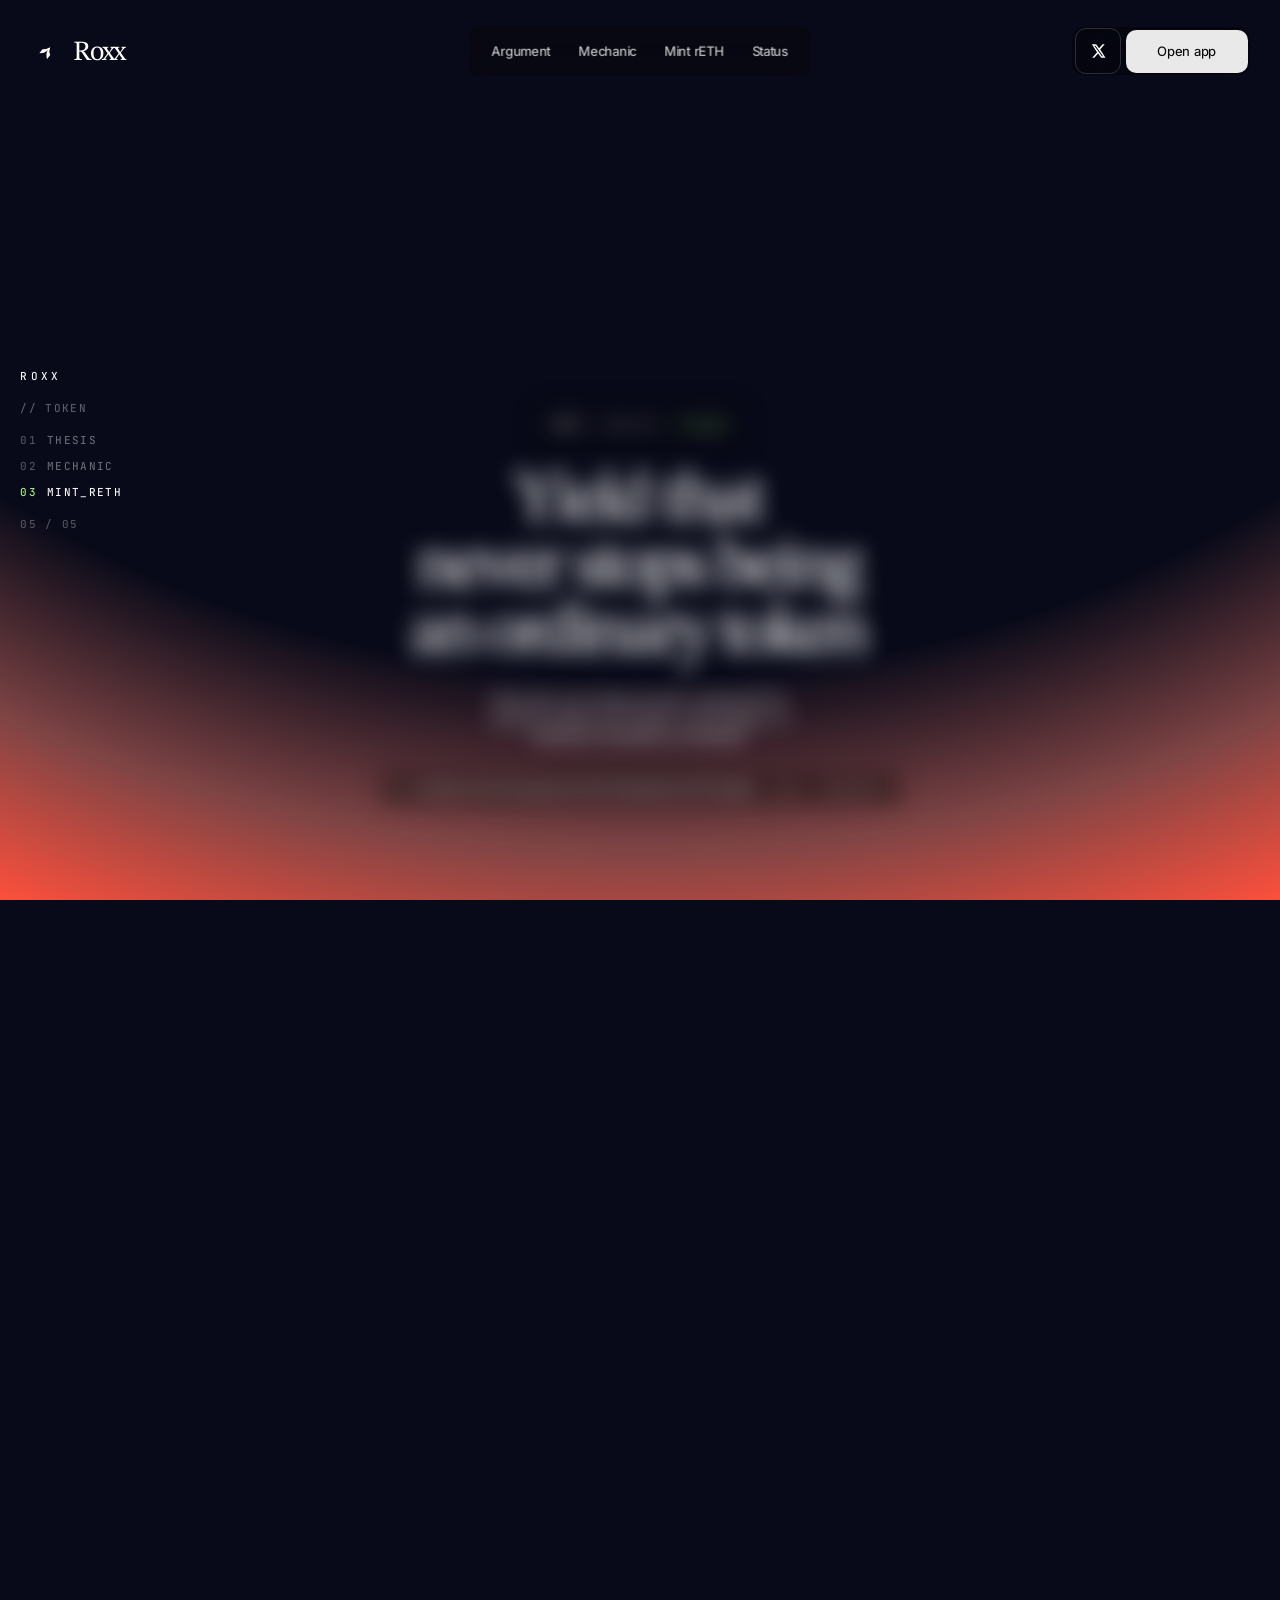
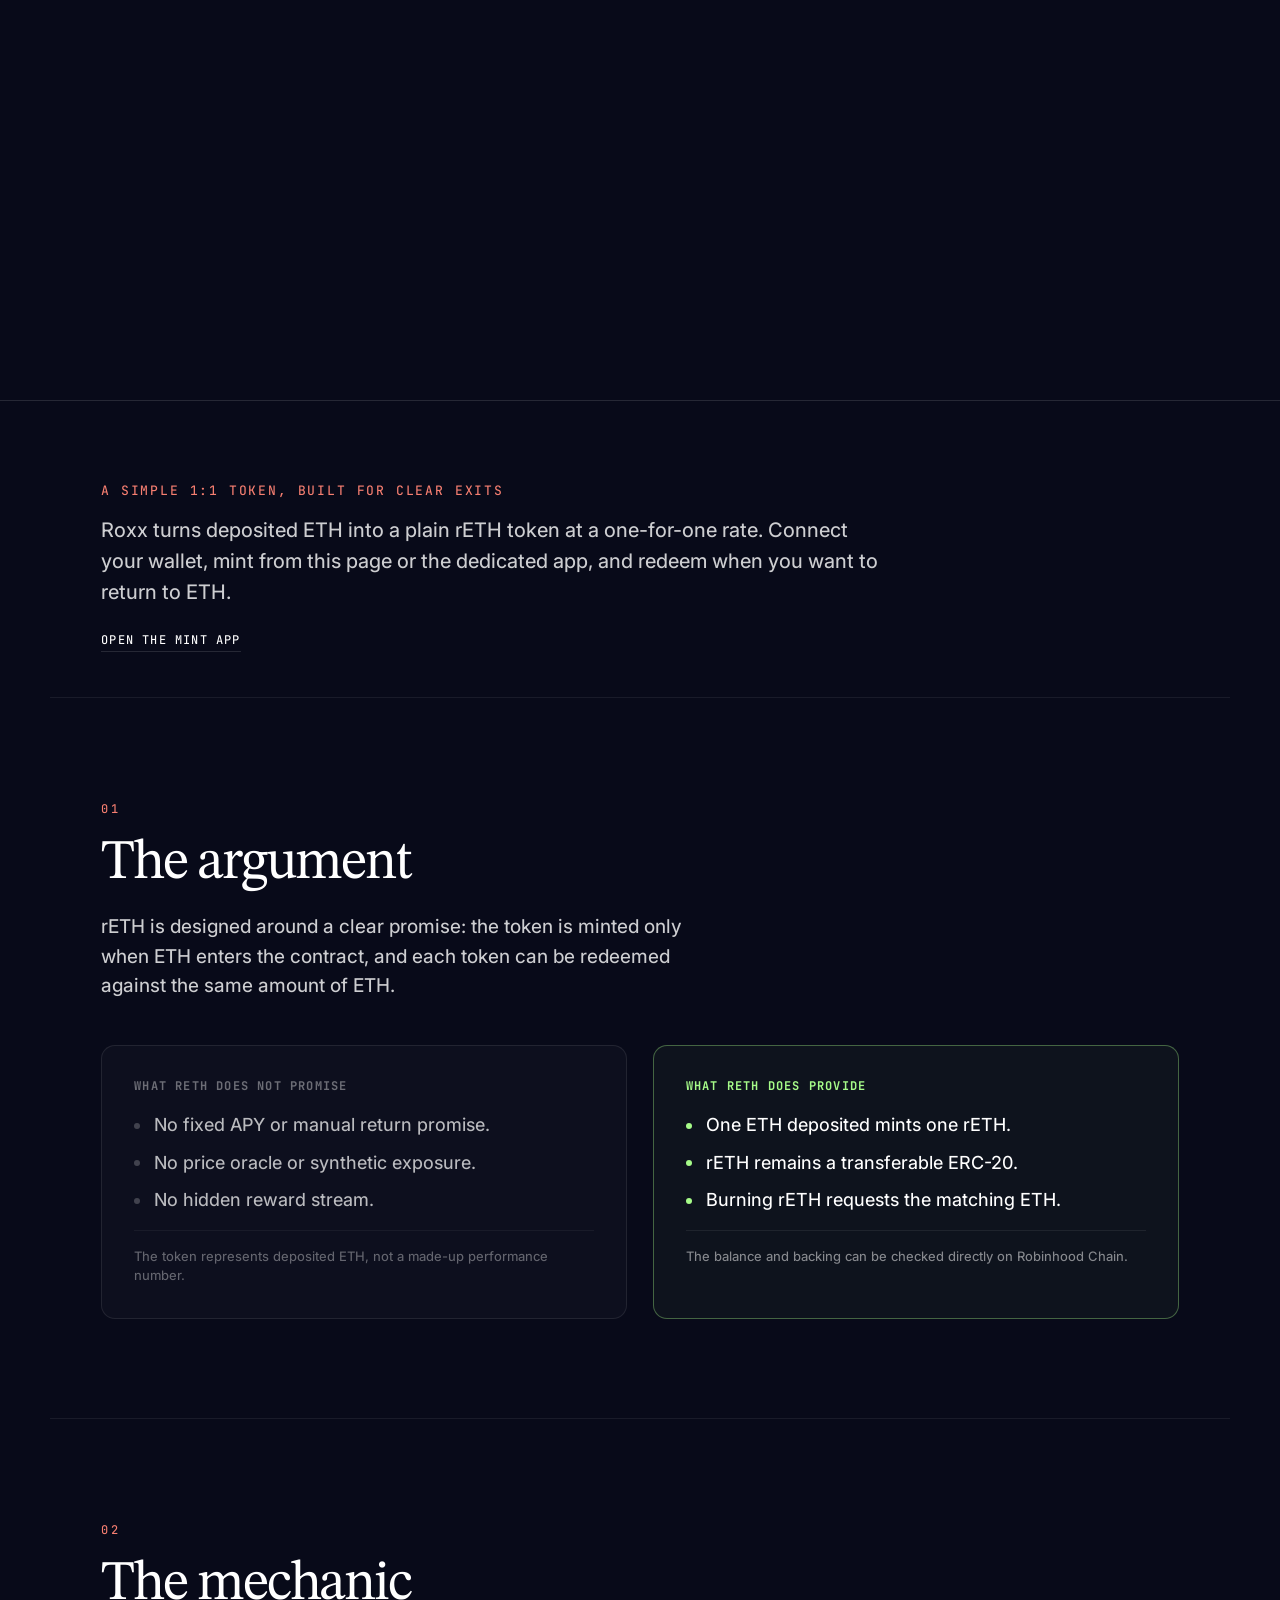
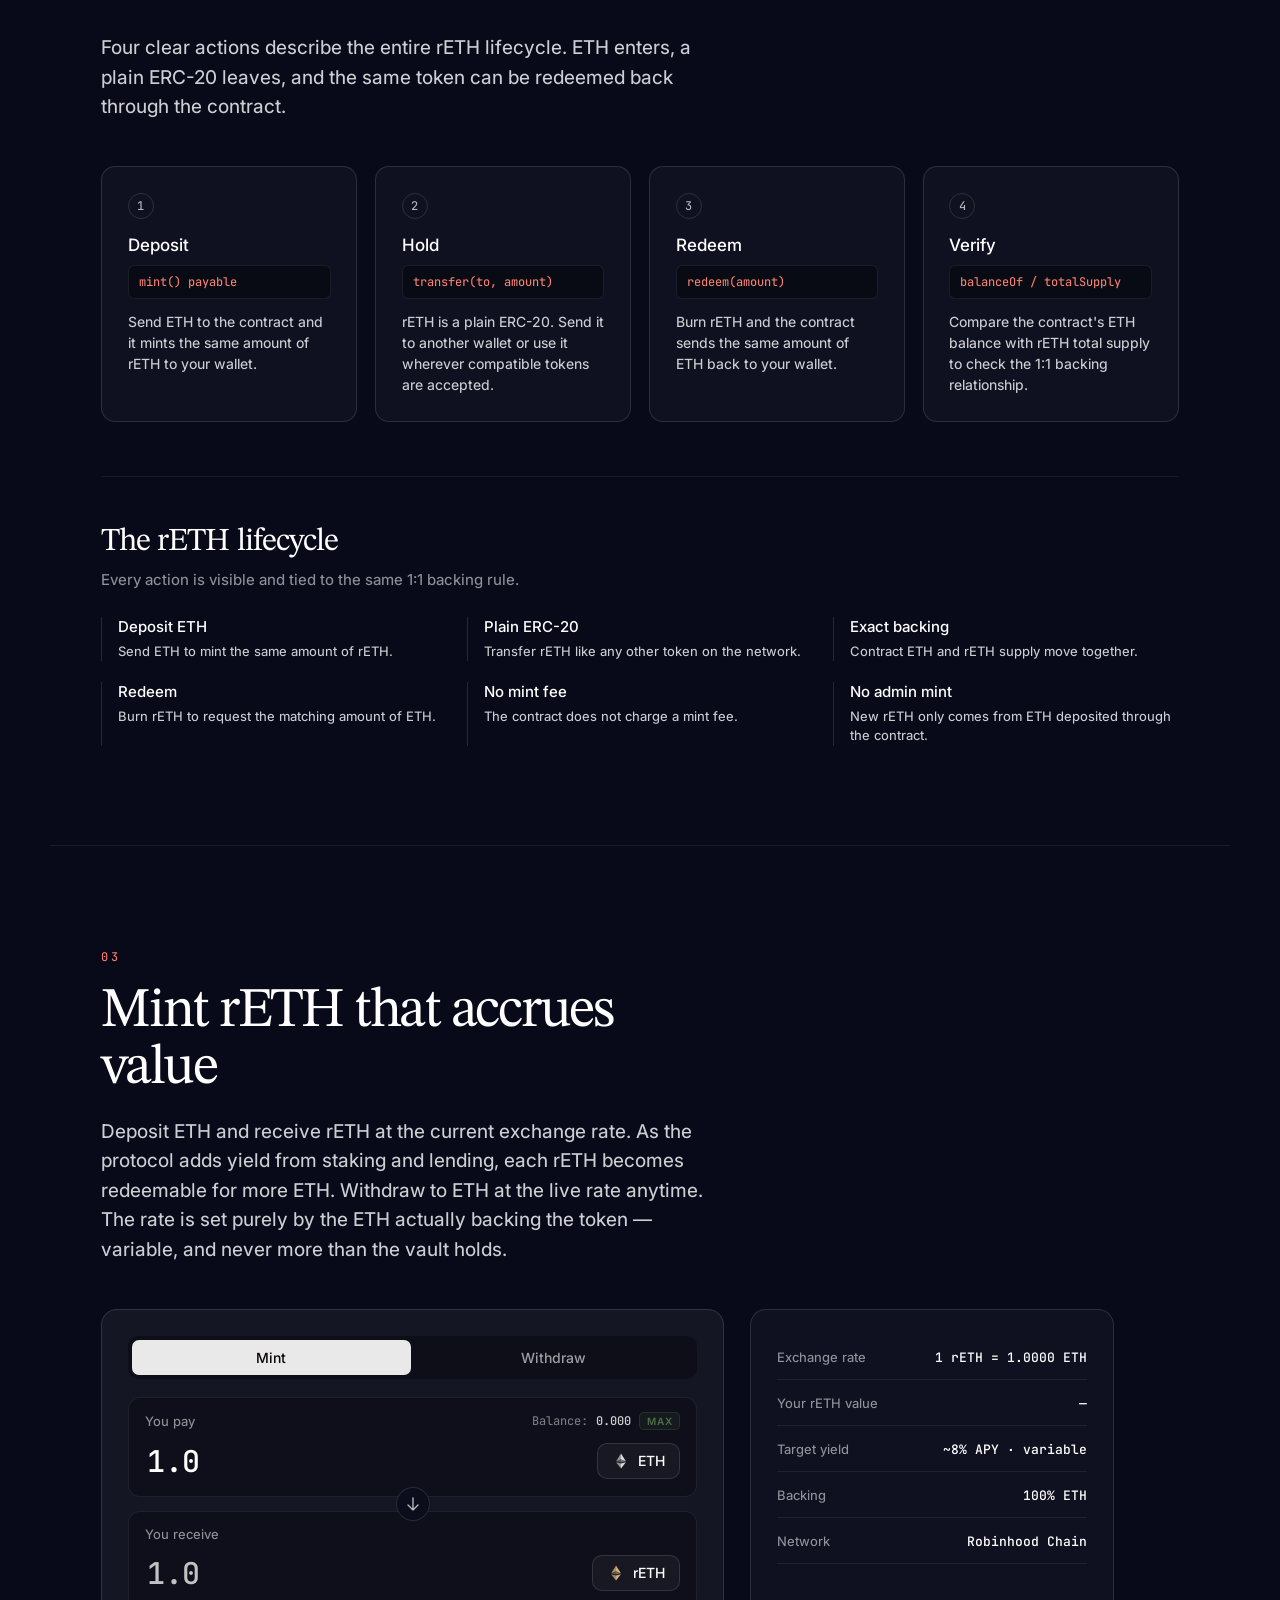
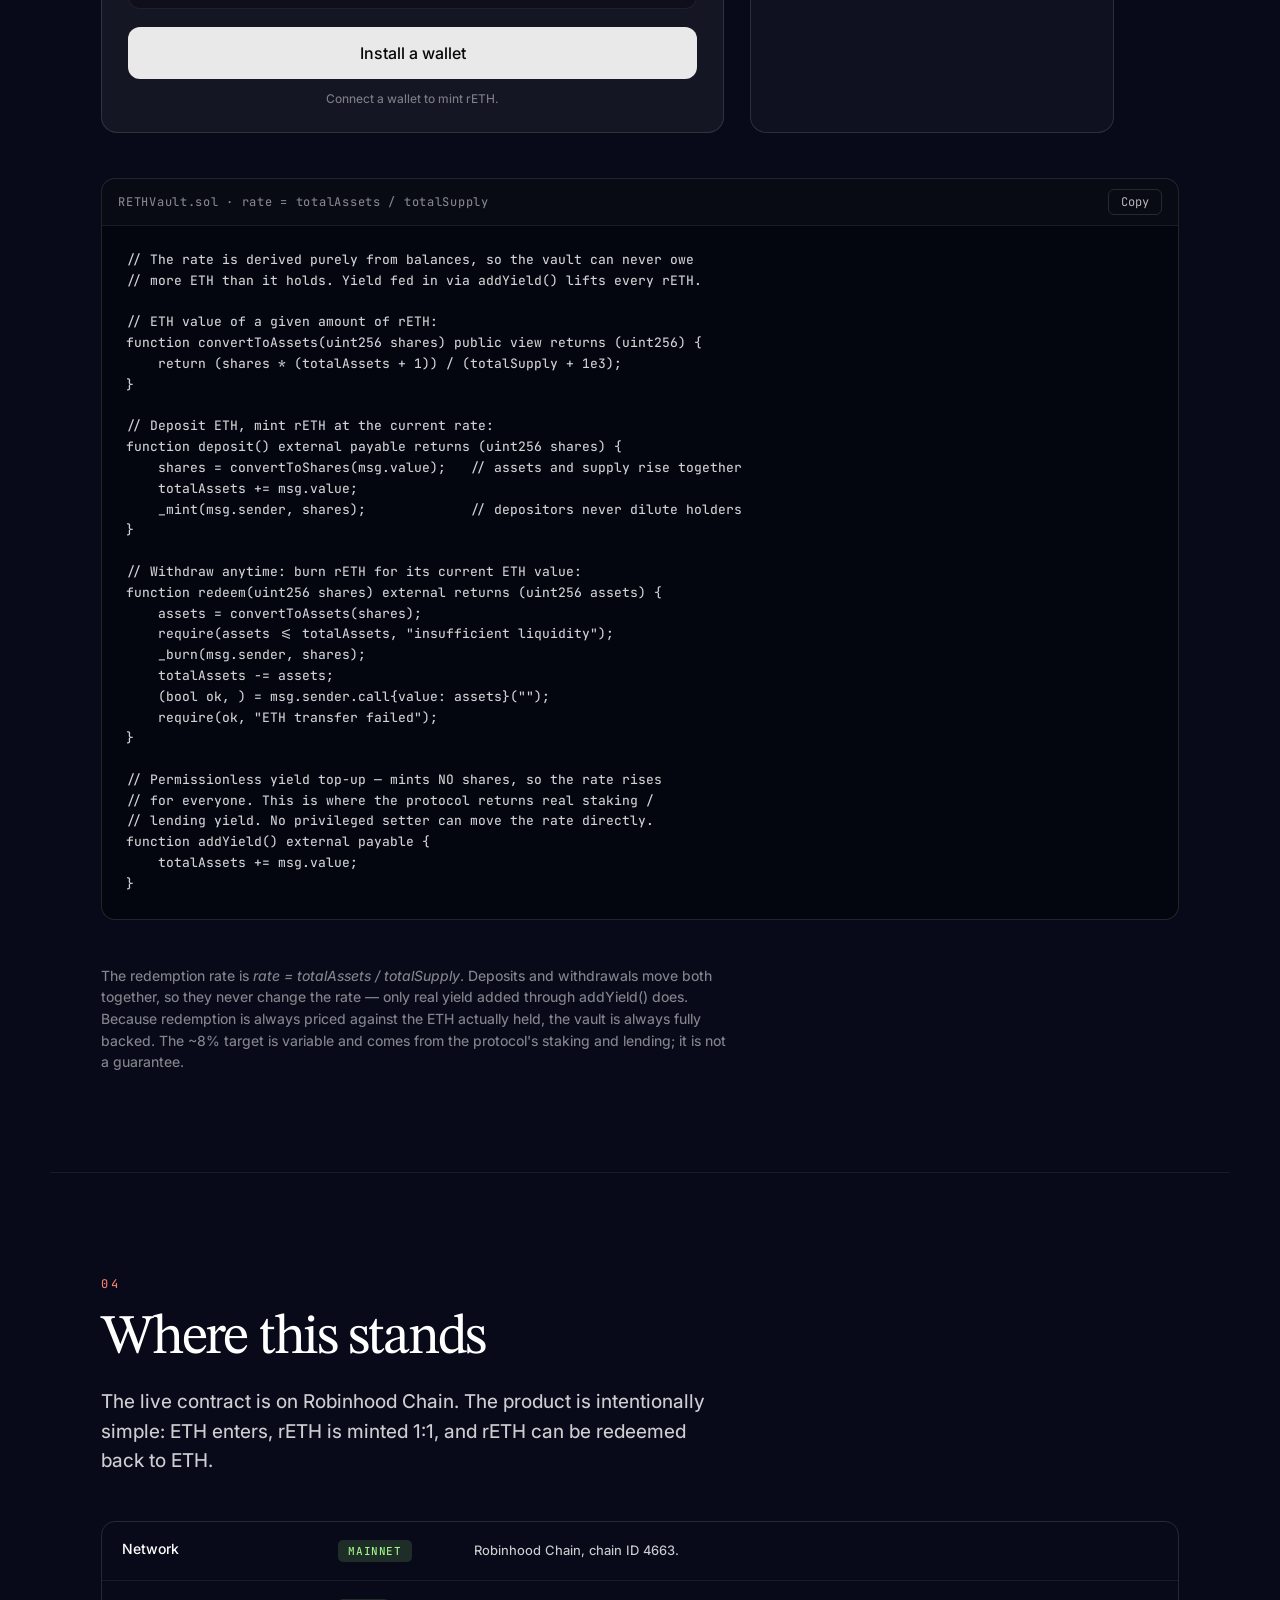
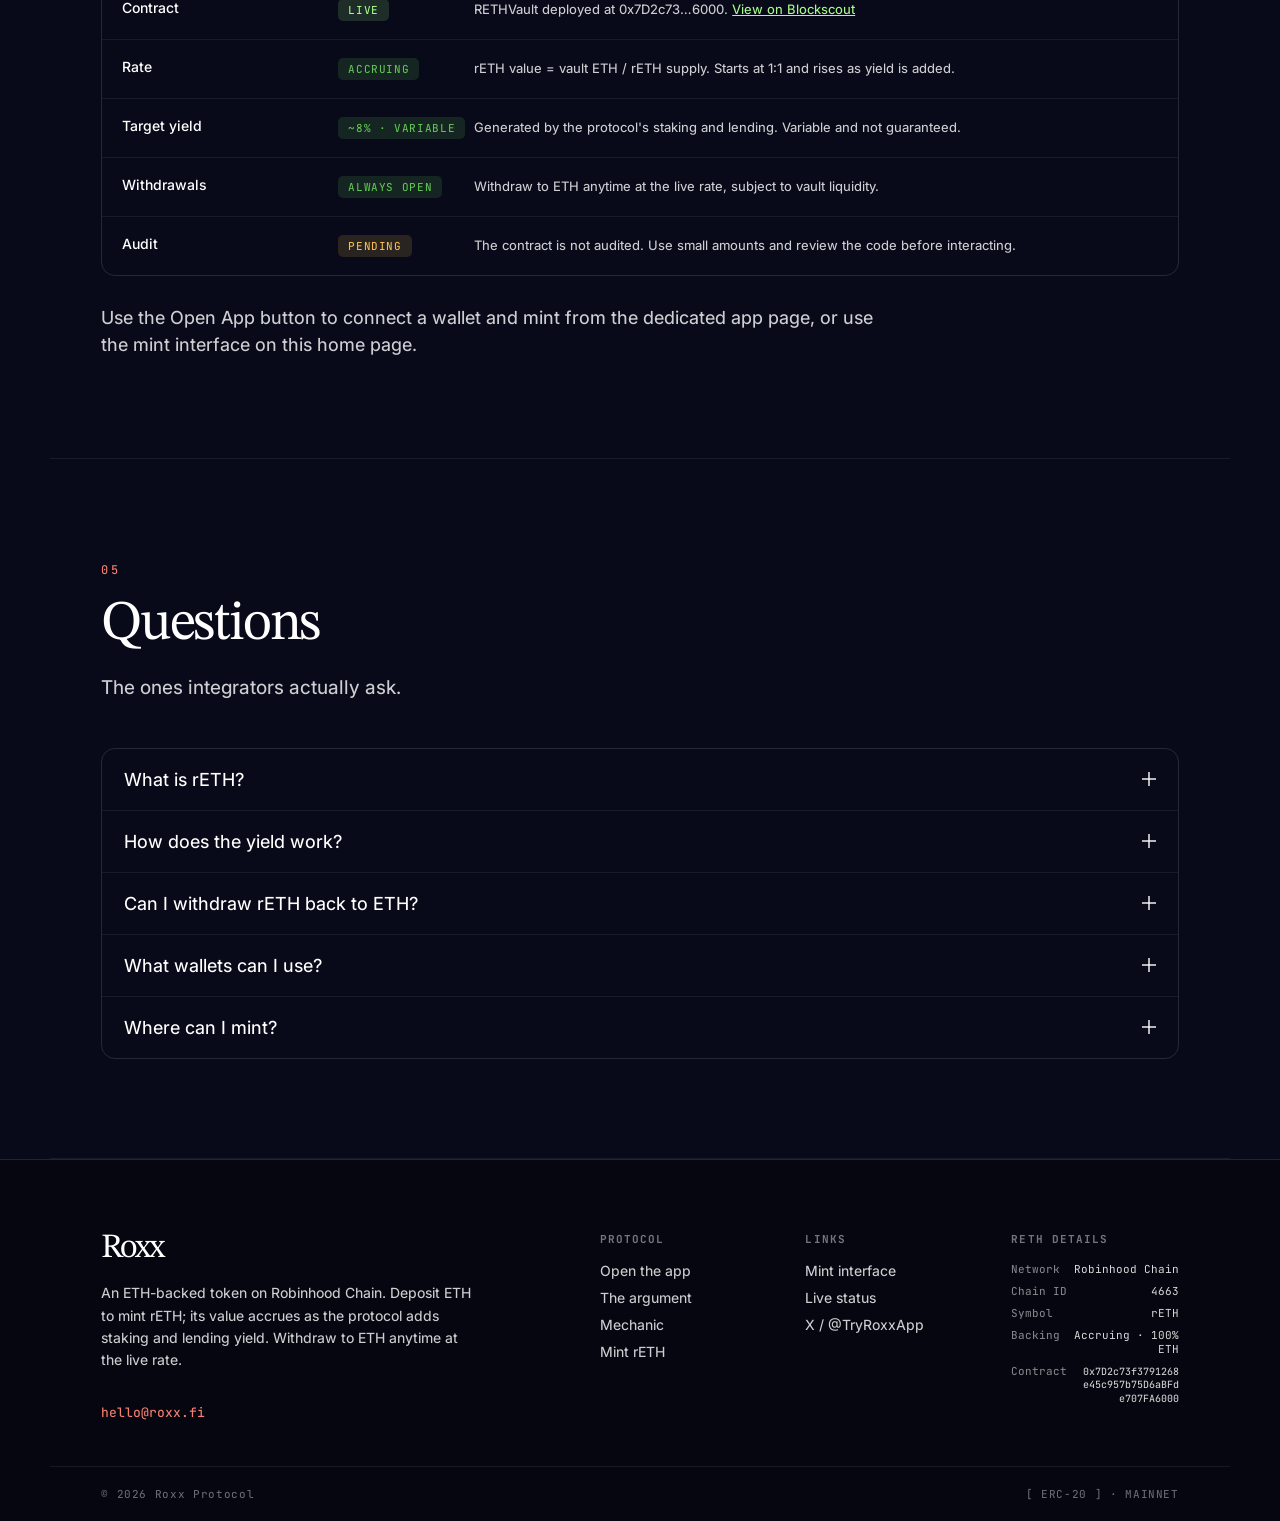
==== index.html @ e95bb64d "Fix vault virtual offset to 1:1; wire in redeployed RETHVault (0x7D2c73...6000)" ====
<!DOCTYPE html>
<html lang="en">
<head>
  <meta charset="UTF-8" />
  <meta name="viewport" content="width=device-width, initial-scale=1" />
  <title>Roxx — Mint rETH on Robinhood Chain</title>
  <meta name="description" content="Mint rETH with ETH on Robinhood Chain. rETH accrues value from the protocol's staking and lending yield, and is withdrawable to ETH at the live rate." />
  <link rel="icon" type="image/png" href="logo.png" />

  <link rel="preconnect" href="https://fonts.googleapis.com" />
  <link rel="preconnect" href="https://fonts.gstatic.com" crossorigin />
  <link href="https://fonts.googleapis.com/css2?family=STIX+Two+Text:wght@400&family=Inter:wght@400;500&family=JetBrains+Mono:wght@400;500&display=swap" rel="stylesheet" />
  <link href="https://api.fontshare.com/v2/css?f[]=switzer@100,200,300,400,450,500,600,700,800,900&f[]=general-sans@400&display=swap" rel="stylesheet" />

  <link rel="stylesheet" href="css/style.css" />
  <script>document.documentElement.classList.add('js');</script>
</head>
<body>
  <!-- =========================== HEADER =========================== -->
  <header class="site-header">
    <div class="site-header__inner">
      <a class="brand" href="#top" aria-label="Roxx home">
        <img class="brand__mark"
             src="logo.png"
             alt="" aria-hidden="true" />
        <span class="brand__name">Roxx</span>
      </a>

      <nav class="nav" aria-label="Primary">
        <a class="nav__link" href="#argument">Argument</a>
        <a class="nav__link" href="#mechanic">Mechanic</a>
        <a class="nav__link" href="#mint">Mint rETH</a>
        <a class="nav__link" href="#status">Status</a>
      </nav>

      <div class="header-actions">
        <a class="header-social" href="https://x.com/TryRoxxApp" target="_blank" rel="noopener" aria-label="Roxx on X (opens in new tab)" title="Roxx on X">
          <svg viewBox="0 0 24 24" aria-hidden="true"><path d="M18.9 2H22l-6.77 7.74L23.2 22h-6.24l-4.89-6.39L6.48 22H3.36l7.24-8.28L2.8 2h6.4l4.42 5.84L18.9 2Zm-1.1 17.9h1.73L8.28 3.98H6.42L17.8 19.9Z"/></svg>
        </a>
        <a class="button button--solid" href="app.html">Open app</a>
      </div>

      <button class="menu-toggle" type="button" aria-label="Menu" aria-expanded="false" aria-controls="mobile-menu">
        <span class="menu-toggle__bar"></span>
        <span class="menu-toggle__bar"></span>
      </button>
    </div>

    <div class="mobile-menu" id="mobile-menu" hidden>
      <a class="mobile-menu__link" href="#argument">Argument</a>
      <a class="mobile-menu__link" href="#mechanic">Mechanic</a>
      <a class="mobile-menu__link" href="#mint">Mint rETH</a>
      <a class="mobile-menu__link" href="#status">Status</a>
      <a class="mobile-menu__link" href="https://x.com/TryRoxxApp" target="_blank" rel="noopener">X / @TryRoxxApp</a>
      <a class="button button--solid mobile-menu__action" href="app.html">Open app</a>
    </div>
  </header>

  <!-- =========================== SIDE RAIL =========================== -->
  <aside class="rail" aria-label="Section index">
    <span class="rail__brand">ROXX</span>
    <span class="rail__tag">// TOKEN</span>
    <ol class="rail__list">
      <li><a href="#argument"><span class="rail__num">01</span><span class="rail__label">THESIS</span></a></li>
      <li><a href="#mechanic"><span class="rail__num">02</span><span class="rail__label">MECHANIC</span></a></li>
      <li><a href="#mint"><span class="rail__num">03</span><span class="rail__label">MINT_RETH</span></a></li>
    </ol>
    <span class="rail__count">05 / 05</span>
  </aside>

  <!-- =========================== MAIN =========================== -->
  <main id="top">

    <!-- HERO CAMERA SCENE -->
    <section class="scene" id="scene">
      <div class="scene__viewport">
        <div class="scene__backdrop">
          <div class="scene__camera">
            <img class="scene__photo"
                 src="https://d8j0ntlcm91z4.cloudfront.net/user_38xzZboKViGWJOttwIXH07lWA1P/hf_20260827_001417_948d6b75-1610-4ebb-b816-95ded6e27ce1.png"
                 alt="" aria-hidden="true" />
          </div>
          <div class="scene__glow" aria-hidden="true"></div>
        </div>

        <div class="hero__content">
          <div class="hero__badge">
            <div class="hero__badge-row">
              <span class="hero__badge-ticker">rETH</span>
              <span class="hero__badge-div" aria-hidden="true"></span>
              <span class="hero__badge-std">[ ERC-20 ]</span>
              <span class="hero__badge-div" aria-hidden="true"></span>
              <span class="hero__badge-net">MAINNET</span>
            </div>
          </div>

          <h1 class="hero__title">
            <span class="line"><span class="line__in">Yield that </span></span>
            <span class="line"><span class="line__in">never stops being </span></span>
            <span class="line"><span class="line__in">an ordinary token</span></span>
          </h1>

          <p class="hero__subtitle">Fees stay out of the promise: deposit ETH, receive a plain rETH token, and redeem 1:1 whenever liquidity is available.</p>
          <div class="hero__ca" aria-label="Contract address">
            <span class="hero__ca-label">CA</span>
            <code class="hero__ca-addr" id="ca-hero">0x7D2c73f3791268e45c957b75D6aBFde707FA6000</code>
            <button class="hero__ca-btn" type="button" data-copy="#ca-hero">copy</button>
            <a class="hero__ca-btn" href="https://robinhoodchain.blockscout.com/address/0x7D2c73f3791268e45c957b75D6aBFde707FA6000" target="_blank" rel="noopener">explorer</a>
          </div>        </div>

        <div class="platform__content">
          <span class="pill">
            <span class="pill__dot" aria-hidden="true"></span>
            Live Data Stream
          </span>
          <h2 class="platform__title">One deposit that works in two places at the same time</h2>

          <div class="shot">
            <div class="shot__window">
              <div class="shot__toolbar">
                <span class="tl tl--red" aria-hidden="true"></span>
                <span class="tl tl--yellow" aria-hidden="true"></span>
                <span class="tl tl--green" aria-hidden="true"></span>
                <svg class="tb-icon tb-sidebar" width="14" height="11" viewBox="0 0 14 11" fill="none" aria-hidden="true">
                  <rect x="0.5" y="0.5" width="13" height="10" rx="2" stroke="#fff" stroke-opacity="0.5"/>
                  <line x1="4.5" y1="0.5" x2="4.5" y2="10.5" stroke="#fff" stroke-opacity="0.5"/>
                </svg>
                <div class="tb-history">
                  <svg class="tb-icon" width="24" height="20" viewBox="0 0 24 20" fill="none" aria-hidden="true">
                    <path d="M14 6L10 10L14 14" stroke="#fff" stroke-opacity="0.5" stroke-linecap="round" stroke-linejoin="round"/>
                  </svg>
                  <svg class="tb-icon" width="24" height="20" viewBox="0 0 24 20" fill="none" aria-hidden="true">
                    <path d="M10 6L14 10L10 14" stroke="#fff" stroke-opacity="0.5" stroke-linecap="round" stroke-linejoin="round"/>
                  </svg>
                </div>
                <div class="tb-address">
                  <svg class="tb-shield" width="10" height="12" viewBox="0 0 10 12" fill="none" aria-hidden="true">
                    <path d="M5 0.5L9 2V6C9 8.5 7.2 10.5 5 11.5C2.8 10.5 1 8.5 1 6V2L5 0.5Z" stroke="#fff" stroke-opacity="0.5" stroke-linejoin="round"/>
                  </svg>
                  <div class="tb-url">
                    <div class="tb-url__inner">
                      <svg class="tb-lock" width="6" height="9" viewBox="0 0 6 9" fill="none" aria-hidden="true">
                        <rect x="0.5" y="3.5" width="5" height="5" rx="1" stroke="#fff" stroke-opacity="0.5"/>
                        <path d="M1.5 3.5V2.5C1.5 1.4 2.1 0.5 3 0.5C3.9 0.5 4.5 1.4 4.5 2.5V3.5" stroke="#fff" stroke-opacity="0.5"/>
                      </svg>
                      <span class="tb-url__text">roxx.fi</span>
                    </div>
                    <svg class="tb-reload" width="8" height="9" viewBox="0 0 8 9" fill="none" aria-hidden="true">
                      <path d="M6.5 2.5C5.9 1.6 4.9 1 3.8 1C2 1 0.5 2.6 0.5 4.5C0.5 6.4 2 8 3.8 8C5.3 8 6.6 6.9 7 5.5" stroke="#fff" stroke-opacity="0.5" stroke-linecap="round"/>
                      <path d="M6.5 0.5V2.5H4.5" stroke="#fff" stroke-opacity="0.5" stroke-linecap="round" stroke-linejoin="round"/>
                    </svg>
                  </div>
                </div>
                <div class="tb-tools">
                  <svg class="tb-icon" width="12" height="12" viewBox="0 0 12 12" fill="none" aria-hidden="true"><path d="M6 1V8M6 8L3.5 5.5M6 8L8.5 5.5M2 10H10" stroke="#fff" stroke-opacity="0.5" stroke-linecap="round" stroke-linejoin="round"/></svg>
                  <svg class="tb-icon" width="12" height="12" viewBox="0 0 12 12" fill="none" aria-hidden="true"><path d="M6 8V2M6 2L3.5 4.5M6 2L8.5 4.5M2 8V10H10V8" stroke="#fff" stroke-opacity="0.5" stroke-linecap="round" stroke-linejoin="round"/></svg>
                  <svg class="tb-icon" width="12" height="12" viewBox="0 0 12 12" fill="none" aria-hidden="true"><path d="M6 2V10M2 6H10" stroke="#fff" stroke-opacity="0.5" stroke-linecap="round" stroke-linejoin="round"/></svg>
                  <svg class="tb-icon" width="12" height="12" viewBox="0 0 12 12" fill="none" aria-hidden="true"><rect x="1.5" y="1.5" width="9" height="9" rx="1.5" stroke="#fff" stroke-opacity="0.5"/><line x1="4.5" y1="1.5" x2="4.5" y2="10.5" stroke="#fff" stroke-opacity="0.5"/></svg>
                </div>
              </div>

              <nav class="dash-nav" aria-label="Product">
                <a class="dash-nav__item is-active" href="#top"><svg class="dash-nav__icon" width="13" height="13" viewBox="0 0 13 13" fill="none" aria-hidden="true"><rect x="1" y="1" width="4.5" height="4.5" rx="1" stroke="#fff"/><rect x="7.5" y="1" width="4.5" height="4.5" rx="1" stroke="#fff"/><rect x="1" y="7.5" width="4.5" height="4.5" rx="1" stroke="#fff"/><rect x="7.5" y="7.5" width="4.5" height="4.5" rx="1" stroke="#fff"/></svg><span>Overview</span></a>
                <a class="dash-nav__item" href="#top"><svg class="dash-nav__icon" width="13" height="13" viewBox="0 0 13 13" fill="none" aria-hidden="true"><ellipse cx="6.5" cy="3" rx="5" ry="2" stroke="#fff"/><path d="M1.5 3V10C1.5 11.1 3.7 12 6.5 12C9.3 12 11.5 11.1 11.5 10V3" stroke="#fff"/></svg><span>Token</span></a>
                <a class="dash-nav__item" href="#top"><svg class="dash-nav__icon" width="13" height="13" viewBox="0 0 13 13" fill="none" aria-hidden="true"><circle cx="3" cy="3" r="1.8" stroke="#fff"/><circle cx="10" cy="3" r="1.8" stroke="#fff"/><circle cx="6.5" cy="10" r="1.8" stroke="#fff"/><path d="M4.3 4.3L6 8.5M9 4.3L7 8.5" stroke="#fff"/></svg><span>Markets</span></a>
                <a class="dash-nav__item" href="#top"><svg class="dash-nav__icon" width="13" height="13" viewBox="0 0 13 13" fill="none" aria-hidden="true"><path d="M1 12V7M4.5 12V4M8 12V8M11.5 12V2" stroke="#fff" stroke-linecap="round"/></svg><span>Analytics</span></a>
                <a class="dash-nav__item" href="#top"><svg class="dash-nav__icon" width="13" height="13" viewBox="0 0 13 13" fill="none" aria-hidden="true"><circle cx="6.5" cy="6.5" r="2.2" stroke="#fff"/><path d="M6.5 1V2.5M6.5 10.5V12M1 6.5H2.5M10.5 6.5H12M2.6 2.6L3.7 3.7M9.3 9.3L10.4 10.4M10.4 2.6L9.3 3.7M3.7 9.3L2.6 10.4" stroke="#fff" stroke-linecap="round"/></svg><span>Config</span></a>
                <div class="dash-user">
                  <span class="dash-user__avatar-wrap">
                    <img class="dash-user__avatar" src="https://d8j0ntlcm91z4.cloudfront.net/user_38xzZboKViGWJOttwIXH07lWA1P/hf_20260827_001457_3aac5e0c-eb57-4743-867b-c738490ef2a3.png" alt="" aria-hidden="true" />
                    <span class="dash-user__status" aria-hidden="true"></span>
                  </span>
                  <span class="dash-user__name">Jane D.</span>
                </div>
              </nav>

              <div class="tabs">
                <span class="tabs__item is-active">Mint</span>
                <span class="tabs__item">Redeem</span>
                <span class="tabs__item">rETH</span>
              </div>

              <div class="card card--revenue">
                <div class="card__title">ETH locked</div>
                <div class="card__figure" id="dash-eth-locked">—<span class="card__figure-dec"> ETH</span></div>
                <div class="card__delta"><span class="card__tag">100%</span><span class="card__note">backing, held in contract</span></div>
                <svg class="chart-area" width="245.5" height="69.5" viewBox="0 0 245.5 69.5" fill="none" preserveAspectRatio="none" aria-hidden="true">
                  <defs><linearGradient id="areaFill" x1="0" y1="0" x2="0" y2="1"><stop offset="0" stop-color="#fff" stop-opacity="0.28"/><stop offset="1" stop-color="#fff" stop-opacity="0"/></linearGradient></defs>
                  <line x1="11.5" y1="0" x2="11.5" y2="69.5" stroke="#fff" stroke-opacity="0.1"/><line x1="66.5" y1="0" x2="66.5" y2="69.5" stroke="#fff" stroke-opacity="0.1"/><line x1="121.5" y1="0" x2="121.5" y2="69.5" stroke="#fff" stroke-opacity="0.1"/><line x1="176.5" y1="0" x2="176.5" y2="69.5" stroke="#fff" stroke-opacity="0.1"/><line x1="231.5" y1="0" x2="231.5" y2="69.5" stroke="#fff" stroke-opacity="0.1"/>
                  <line x1="8" y1="64" x2="238" y2="64" stroke="#fff" stroke-opacity="0.35" stroke-width="1" stroke-dasharray="1 4"/>
                  <path d="M0 52 L30 44 L60 48 L90 30 L120 36 L150 20 L180 26 L210 12 L245.5 18 L245.5 69.5 L0 69.5 Z" fill="url(#areaFill)"/>
                  <path d="M0 52 L30 44 L60 48 L90 30 L120 36 L150 20 L180 26 L210 12 L245.5 18" stroke="#fff" stroke-width="1.2" stroke-linejoin="round" stroke-linecap="round"/>
                </svg>
                <div class="chart-axis"><span style="left:3px">0d</span><span style="left:59px">60d</span><span style="left:114px">120d</span><span style="left:169px">180d</span><span style="left:223px">180d</span></div>
              </div>

              <div class="card card--leads">
                <div class="card__title">Peg</div>
                <div class="card__figure">1.00000<span class="card__figure-dec"></span></div>
                <div class="card__delta"><span class="card__tag">1 : 1</span><span class="card__note">ETH per rETH</span></div>
                <svg class="chart-matrix" width="238" height="109" viewBox="0 0 238 109" fill="none" aria-hidden="true"></svg>
                <div class="leads-stats">
                  <div class="stat" style="left:0"><div class="stat__label">rETH supply</div><div class="stat__value" id="dash-supply">—</div></div>
                  <div class="stat" style="left:128px"><div class="stat__label">Peg drift</div><div class="stat__value">0.00%</div></div>
                </div>
              </div>

              <div class="card card--sales">
                <div class="card__title">Your rETH</div>
                <div class="card__figure" id="dash-your-reth">—<span class="card__figure-dec"> rETH</span></div>
                <div class="card__delta"><span class="card__tag">1 : 1</span><span class="card__note">redeemable for ETH</span></div>
                <svg class="chart-bars" width="246" height="120" viewBox="0 0 246 120" fill="none" aria-hidden="true">
                  <line x1="0" y1="0.5" x2="246" y2="0.5" stroke="#fff" stroke-opacity="0.1"/><line x1="60" y1="0.5" x2="117" y2="0.5" stroke="#fff" stroke-width="1"/><line x1="123" y1="0.5" x2="233" y2="0.5" stroke="#fff" stroke-width="1"/>
                  <g><rect x="0" y="70" width="35" height="50" fill="#D9D9D9" fill-opacity="0.1"/><rect x="42" y="55" width="35" height="65" fill="#D9D9D9" fill-opacity="0.1"/><rect x="84" y="40" width="35" height="80" fill="#D9D9D9" fill-opacity="0.1"/><rect x="126" y="60" width="35" height="60" fill="#D9D9D9" fill-opacity="0.1"/><rect x="168" y="28" width="35" height="92" fill="#D9D9D9" fill-opacity="0.1"/><rect x="210" y="45" width="35" height="75" fill="#D9D9D9" fill-opacity="0.1"/></g>
                  <g><rect x="0" y="70" width="35" height="2" fill="#fff"/><rect x="42" y="55" width="35" height="2" fill="#fff"/><rect x="84" y="40" width="35" height="2" fill="#fff"/><rect x="126" y="60" width="35" height="2" fill="#fff"/><rect x="168" y="28" width="35" height="2" fill="#fff"/><rect x="210" y="45" width="35" height="2" fill="#fff"/></g>
                </svg>
                <div class="sales-stats">
                  <div class="stat" style="left:0"><div class="stat__label">Mint fee</div><div class="stat__value stat__value--sm">0%</div></div>
                  <div class="stat" style="left:120px"><div class="stat__label">Redeem fee</div><div class="stat__value stat__value--sm">0%</div></div>
                </div>
              </div>

              <div class="card card--log">
                <div class="card__title">Contract log</div>
                <div class="log-list">
                  <div class="log-row"><span class="log-tag">[MINT]</span><span class="log-msg">mint() — 1 ETH in, 1 rETH out</span><span class="log-status">DONE</span></div>
                  <div class="log-row"><span class="log-tag">[RDM]</span><span class="log-msg">redeem(amount) — 1 rETH burned for 1 ETH</span></div>
                  <div class="log-row"><span class="log-tag">[XFR]</span><span class="log-msg">transfer(to, amount) — rETH sent as plain ERC-20</span></div>
                </div>
              </div>

              <div class="card card--trajectory">
                <div class="card__title">Reserve check</div>
                <div class="trajectory-stats">
                  <div class="stat" style="left:0"><div class="stat__label">ETH in contract</div><div class="stat__value" id="dash-eth-2">—</div></div>
                  <div class="stat" style="left:141px"><div class="stat__label">rETH supply</div><div class="stat__value" id="dash-supply-2">—</div></div>
                  <div class="stat" style="left:275px"><div class="stat__label">Fully backed</div><div class="stat__value">100%</div></div>
                </div>
              </div>
            </div>
          </div>
        </div>
      </div>
    </section>

    <!-- =========================== CONTENT SECTIONS =========================== -->
    <div class="page">

      <!-- Intro brief strip -->
      <section class="brief" id="brief">
        <p class="brief__kicker">A simple 1:1 token, built for clear exits</p>
        <p class="brief__body">Roxx turns deposited ETH into a plain rETH token at a one-for-one rate. Connect your wallet, mint from this page or the dedicated app, and redeem when you want to return to ETH.</p>
        <a class="brief__cta" href="app.html">Open the mint app</a>
      </section>

      <!-- 01 THESIS -->
      <section class="sec" id="argument">
        <div class="sec__head">
          <span class="sec__num">01</span>
          <h2 class="sec__title">The argument</h2>
          <p class="sec__lede">rETH is designed around a clear promise: the token is minted only when ETH enters the contract, and each token can be redeemed against the same amount of ETH.</p>
        </div>

        <div class="argcols">
          <div class="argcol argcol--muted">
            <h3 class="argcol__title">What rETH does not promise</h3>
            <ul class="argcol__list">
              <li>No fixed APY or manual return promise.</li>
              <li>No price oracle or synthetic exposure.</li>
              <li>No hidden reward stream.</li>
            </ul>
            <p class="argcol__foot">The token represents deposited ETH, not a made-up performance number.</p>
          </div>

          <div class="argcol argcol--live">
            <h3 class="argcol__title">What rETH does provide</h3>
            <ul class="argcol__list">
              <li>One ETH deposited mints one rETH.</li>
              <li>rETH remains a transferable ERC-20.</li>
              <li>Burning rETH requests the matching ETH.</li>
            </ul>
            <p class="argcol__foot">The balance and backing can be checked directly on Robinhood Chain.</p>
          </div>
        </div>
      </section>

      <!-- 02 MECHANIC -->
      <section class="sec" id="mechanic">
        <div class="sec__head">
          <span class="sec__num">02</span>
          <h2 class="sec__title">The mechanic</h2>
          <p class="sec__lede">Four clear actions describe the entire rETH lifecycle. ETH enters, a plain ERC-20 leaves, and the same token can be redeemed back through the contract.</p>
        </div>

        <ol class="steps">
          <li class="step">
            <span class="step__n">1</span>
            <h3 class="step__title">Deposit</h3>
            <code class="step__call">mint() payable</code>
            <p class="step__body">Send ETH to the contract and it mints the same amount of rETH to your wallet.</p>
          </li>
          <li class="step">
            <span class="step__n">2</span>
            <h3 class="step__title">Hold</h3>
            <code class="step__call">transfer(to, amount)</code>
            <p class="step__body">rETH is a plain ERC-20. Send it to another wallet or use it wherever compatible tokens are accepted.</p>
          </li>
          <li class="step">
            <span class="step__n">3</span>
            <h3 class="step__title">Redeem</h3>
            <code class="step__call">redeem(amount)</code>
            <p class="step__body">Burn rETH and the contract sends the same amount of ETH back to your wallet.</p>
          </li>
          <li class="step">
            <span class="step__n">4</span>
            <h3 class="step__title">Verify</h3>
            <code class="step__call">balanceOf / totalSupply</code>
            <p class="step__body">Compare the contract's ETH balance with rETH total supply to check the 1:1 backing relationship.</p>
          </li>
        </ol>

        <div class="never">
          <h3 class="never__title">The rETH lifecycle</h3>
          <p class="never__lede">Every action is visible and tied to the same 1:1 backing rule.</p>
          <div class="never__grid">
            <div class="never__item"><h4>Deposit ETH</h4><p>Send ETH to mint the same amount of rETH.</p></div>
            <div class="never__item"><h4>Plain ERC-20</h4><p>Transfer rETH like any other token on the network.</p></div>
            <div class="never__item"><h4>Exact backing</h4><p>Contract ETH and rETH supply move together.</p></div>
            <div class="never__item"><h4>Redeem</h4><p>Burn rETH to request the matching amount of ETH.</p></div>
            <div class="never__item"><h4>No mint fee</h4><p>The contract does not charge a mint fee.</p></div>
            <div class="never__item"><h4>No admin mint</h4><p>New rETH only comes from ETH deposited through the contract.</p></div>
          </div>
        </div>
      </section>

      <!-- 03 MINT rETH -->
      <section class="sec" id="mint">
        <div class="sec__head">
          <span class="sec__num">03</span>
          <h2 class="sec__title">Mint rETH that accrues value</h2>
          <p class="sec__lede">Deposit ETH and receive rETH at the current exchange rate. As the protocol adds yield from staking and lending, each rETH becomes redeemable for more ETH. Withdraw to ETH at the live rate anytime. The rate is set purely by the ETH actually backing the token — variable, and never more than the vault holds.</p>
        </div>

        <div class="mint">
          <div class="mint__panel">
            <div class="mint__toggle" role="tablist" aria-label="Mint or withdraw">
              <button class="mint__toggle-btn is-active" type="button" data-mode="mint" role="tab" aria-selected="true">Mint</button>
              <button class="mint__toggle-btn" type="button" data-mode="redeem" role="tab" aria-selected="false">Withdraw</button>
            </div>

            <div class="mint__field">
              <div class="mint__field-top">
                <span class="mint__field-label" data-role="pay-label">You pay</span>
                <span class="mint__field-bal">Balance: <b id="mint-balance">0.000</b> <button type="button" class="mint__max" id="mint-max">MAX</button></span>
              </div>
              <div class="mint__field-row">
                <input class="mint__input" id="mint-amount" type="text" inputmode="decimal" placeholder="0.0" value="1.0" />
                <span class="mint__asset" data-role="pay-asset">
                  <span class="mint__asset-dot"></span>ETH
                </span>
              </div>
            </div>

            <div class="mint__arrow" aria-hidden="true">
              <svg width="18" height="18" viewBox="0 0 18 18" fill="none"><path d="M9 3V15M9 15L4 10M9 15L14 10" stroke="#fff" stroke-opacity="0.7" stroke-width="1.4" stroke-linecap="round" stroke-linejoin="round"/></svg>
            </div>

            <div class="mint__field">
              <div class="mint__field-top">
                <span class="mint__field-label" data-role="get-label">You receive</span>
              </div>
              <div class="mint__field-row">
                <input class="mint__input" id="mint-output" type="text" readonly value="1.0" />
                <span class="mint__asset mint__asset--r" data-role="get-asset">
                  <span class="mint__asset-dot"></span>rETH
                </span>
              </div>
            </div>

            <button class="mint__submit" id="mint-submit" type="button">Connect wallet</button>
            <p class="mint__hint" id="mint-hint">Connect a wallet to mint rETH.</p>
          </div>

          <div class="mint__side">
            <div class="mint__stat"><span>Exchange rate</span><b id="rate-value">1 rETH = 1.0000 ETH</b></div>
            <div class="mint__stat"><span>Your rETH value</span><b id="rate-position">—</b></div>
            <div class="mint__stat"><span>Target yield</span><b>~8% APY · variable</b></div>
            <div class="mint__stat"><span>Backing</span><b>100% ETH</b></div>
            <div class="mint__stat"><span>Network</span><b>Robinhood Chain</b></div>
          </div>
        </div>

        <div class="codewrap">
          <div class="codewrap__bar">
            <span class="codewrap__lang">RETHVault.sol · rate = totalAssets / totalSupply</span>
            <button class="codewrap__copy" type="button" data-copy="#reth-src">Copy</button>
          </div>
          <pre class="codewrap__pre"><code id="reth-src">// The rate is derived purely from balances, so the vault can never owe
// more ETH than it holds. Yield fed in via addYield() lifts every rETH.

// ETH value of a given amount of rETH:
function convertToAssets(uint256 shares) public view returns (uint256) {
    return (shares * (totalAssets + 1)) / (totalSupply + 1e3);
}

// Deposit ETH, mint rETH at the current rate:
function deposit() external payable returns (uint256 shares) {
    shares = convertToShares(msg.value);   // assets and supply rise together
    totalAssets += msg.value;
    _mint(msg.sender, shares);             // depositors never dilute holders
}

// Withdraw anytime: burn rETH for its current ETH value:
function redeem(uint256 shares) external returns (uint256 assets) {
    assets = convertToAssets(shares);
    require(assets <= totalAssets, "insufficient liquidity");
    _burn(msg.sender, shares);
    totalAssets -= assets;
    (bool ok, ) = msg.sender.call{value: assets}("");
    require(ok, "ETH transfer failed");
}

// Permissionless yield top-up — mints NO shares, so the rate rises
// for everyone. This is where the protocol returns real staking /
// lending yield. No privileged setter can move the rate directly.
function addYield() external payable {
    totalAssets += msg.value;
}</code></pre>
        </div>
        <p class="sec__foot">The redemption rate is <em>rate = totalAssets / totalSupply</em>. Deposits and withdrawals move both together, so they never change the rate — only real yield added through addYield() does. Because redemption is always priced against the ETH actually held, the vault is always fully backed. The ~8% target is variable and comes from the protocol's staking and lending; it is not a guarantee.</p>
      </section>

      <!-- 04 STATUS -->
      <section class="sec" id="status">
        <div class="sec__head">
          <span class="sec__num">04</span>
          <h2 class="sec__title">Where this stands</h2>
          <p class="sec__lede">The live contract is on Robinhood Chain. The product is intentionally simple: ETH enters, rETH is minted 1:1, and rETH can be redeemed back to ETH.</p>
        </div>

        <div class="status">
          <div class="status__row"><div class="status__k">Network</div><div class="status__badge status__badge--live">Mainnet</div><div class="status__v">Robinhood Chain, chain ID 4663.</div></div>
          <div class="status__row"><div class="status__k">Contract</div><div class="status__badge status__badge--live">Live</div><div class="status__v">RETHVault deployed at 0x7D2c73…6000. <a href="https://robinhoodchain.blockscout.com/address/0x7D2c73f3791268e45c957b75D6aBFde707FA6000" target="_blank" rel="noopener" style="color:#A6FB89;text-decoration:underline;">View on Blockscout</a></div></div>
          <div class="status__row"><div class="status__k">Rate</div><div class="status__badge status__badge--ok">Accruing</div><div class="status__v">rETH value = vault ETH / rETH supply. Starts at 1:1 and rises as yield is added.</div></div>
          <div class="status__row"><div class="status__k">Target yield</div><div class="status__badge status__badge--ok">~8% · variable</div><div class="status__v">Generated by the protocol's staking and lending. Variable and not guaranteed.</div></div>
          <div class="status__row"><div class="status__k">Withdrawals</div><div class="status__badge status__badge--ok">Always open</div><div class="status__v">Withdraw to ETH anytime at the live rate, subject to vault liquidity.</div></div>
          <div class="status__row"><div class="status__k">Audit</div><div class="status__badge status__badge--warn">Pending</div><div class="status__v">The contract is not audited. Use small amounts and review the code before interacting.</div></div>
        </div>

        <p class="status__ask">Use the Open App button to connect a wallet and mint from the dedicated app page, or use the mint interface on this home page.</p>
      </section>

      <!-- 05 QUESTIONS -->
      <section class="sec" id="questions">
        <div class="sec__head">
          <span class="sec__num">05</span>
          <h2 class="sec__title">Questions</h2>
          <p class="sec__lede">The ones integrators actually ask.</p>
        </div>

        <div class="faq">
          <div class="faq__item">
            <button class="faq__q" type="button" aria-expanded="false">What is rETH?<span class="faq__icon" aria-hidden="true"></span></button>
            <div class="faq__a"><p>rETH is a plain ERC-20 you receive by depositing ETH into the Roxx vault. It starts at 1:1 with ETH, and its redemption value rises over time as the protocol adds yield to the vault.</p></div>
          </div>
          <div class="faq__item">
            <button class="faq__q" type="button" aria-expanded="false">How does the yield work?<span class="faq__icon" aria-hidden="true"></span></button>
            <div class="faq__a"><p>The exchange rate is simply the vault's ETH balance divided by the rETH supply. The protocol stakes and lends the deposited ETH off-chain and returns the earnings to the vault, which lifts every rETH's redemption value. The target is around 8% APY, but it is variable and not guaranteed — it only reflects the ETH actually funded into the vault.</p></div>
          </div>
          <div class="faq__item">
            <button class="faq__q" type="button" aria-expanded="false">Can I withdraw rETH back to ETH?<span class="faq__icon" aria-hidden="true"></span></button>
            <div class="faq__a"><p>Yes, withdrawals are always open. Burning rETH returns its current ETH value at the live rate, subject to the ETH liquidity available in the vault at that moment.</p></div>
          </div>
          <div class="faq__item">
            <button class="faq__q" type="button" aria-expanded="false">What wallets can I use?<span class="faq__icon" aria-hidden="true"></span></button>
            <div class="faq__a"><p>The app uses EIP-6963 wallet discovery and can list compatible browser wallets such as MetaMask, Phantom EVM, Coinbase Wallet, Rabby, and others installed in your browser.</p></div>
          </div>
          <div class="faq__item">
            <button class="faq__q" type="button" aria-expanded="false">Where can I mint?<span class="faq__icon" aria-hidden="true"></span></button>
            <div class="faq__a"><p>Use the mint panel on the home page or click Open app in the header to use the dedicated app page. Both surfaces use the same Robinhood Chain contract configuration.</p></div>
          </div>
        </div>
      </section>
    </div>

    <!-- =========================== FOOTER =========================== -->
    <footer class="foot">
      <div class="foot__top">
        <div class="foot__brandcol">
          <span class="brand__name foot__brand">Roxx</span>
          <p class="foot__blurb">An ETH-backed token on Robinhood Chain. Deposit ETH to mint rETH; its value accrues as the protocol adds staking and lending yield. Withdraw to ETH anytime at the live rate.</p>
          <a class="foot__email" href="mailto:hello@roxx.fi">hello@roxx.fi</a>
        </div>

        <div class="foot__links">
          <div class="foot__group">
            <h4>Protocol</h4>
            <a href="app.html">Open the app</a>
            <a href="#argument">The argument</a>
            <a href="#mechanic">Mechanic</a>
            <a href="#mint">Mint rETH</a>
          </div>
          <div class="foot__group">
            <h4>Links</h4>
            <a href="#mint">Mint interface</a>
            <a href="#status">Live status</a>
            <a href="https://x.com/TryRoxxApp" target="_blank" rel="noopener">X / @TryRoxxApp</a>
          </div>
          <div class="foot__group">
            <h4>rETH details</h4>
            <p class="foot__detail"><span>Network</span><b>Robinhood Chain</b></p>
            <p class="foot__detail"><span>Chain ID</span><b>4663</b></p>
            <p class="foot__detail"><span>Symbol</span><b>rETH</b></p>
            <p class="foot__detail"><span>Backing</span><b>Accruing · 100% ETH</b></p>
            <p class="foot__detail"><span>Contract</span><code class="foot__contract-address">0x7D2c73f3791268e45c957b75D6aBFde707FA6000</code></p>
          </div>
        </div>
      </div>
      <div class="foot__bottom">
        <span>© <span id="year"></span> Roxx Protocol</span>
        <span class="foot__mono">[ ERC-20 ] · MAINNET</span>
      </div>
    </footer>
  </main>

  <script src="https://cdnjs.cloudflare.com/ajax/libs/ethers/6.13.4/ethers.umd.min.js"></script>
  <script src="js/config.js"></script>
  <script src="js/script.js"></script>
</body>
</html>
---- css/style.css ----
/* ============================================================
   APOGEE — scroll-driven camera-move landing
   ============================================================ */

:root {
  /* Fluid unit system — each equals 1px at 1644px viewport width */
  --u-ui:   clamp(0.93px, calc(100vw / 1644), 1.15px);
  --u-hero: clamp(0.74px, calc(100vw / 1644), 1.3px);
  --u-shot: clamp(0.62px, min(calc(100vw / 1644), calc(100svh / 1033)), 1.45px);

  --gutter-start: clamp(24px, 2.129vw, 56px);
  --gutter-end:   clamp(26px, 2.311vw, 60px);
  --scene-travel: 300svh;

  --color-void:            #080A19;
  --color-white:           #FFFFFF;
  --color-ink:             #0A0707;
  --color-button-solid:    #E9E9E9;
  --color-nav-surface:     rgba(10, 7, 7, 0.35);
  --color-actions-surface: rgba(0, 0, 0, 0.35);
  --color-badge-surface:   rgba(0, 0, 0, 0.3);
  --color-text-muted:      rgba(255, 255, 255, 0.8);

  --glow: radial-gradient(
    109.987% 112.486% at 50% 0%,
    rgba(247, 127, 113, 0)   66.43%,
    rgba(247, 127, 113, 0.5) 84.06%,
    rgba(255, 80, 60, 1)     100%
  );

  /* Font roles */
  --font-display: 'STIX Two Text', 'Times New Roman', serif;
  --font-ui:      'Switzer', 'Inter', 'Helvetica Neue', Arial, sans-serif;
  --font-label:   'General Sans', 'Switzer', Inter, Arial, sans-serif;
  --font-ui-mono: 'Inter', 'Helvetica Neue', Arial, sans-serif;

  /* Camera defaults (JS overwrites) */
  --cam-x: -47.957%;
  --cam-y: -80.097%;
  --cam-z: 1;
  --glow-o: 1;
}

* { box-sizing: border-box; }

html, body {
  margin: 0;
  padding: 0;
  background: var(--color-void);
  color: var(--color-white);
  font-family: var(--font-ui);
  font-weight: 450;
  -webkit-font-smoothing: antialiased;
  -moz-osx-font-smoothing: grayscale;
}

/* JS drives smooth scrolling; keep native jump instant so they don't fight. */
html { scroll-behavior: auto; scroll-padding-top: 96px; }

body { overflow-x: hidden; }

img { display: block; }

a { text-decoration: none; color: inherit; }

:focus-visible {
  outline: 2px solid rgba(255, 255, 255, 0.85);
  outline-offset: 3px;
  border-radius: 4px;
}

/* will-change only while moving */
:root.is-moving .scene__camera,
:root.is-moving .scene__photo,
:root.is-moving .hero__content,
:root.is-moving .hero__badge,
:root.is-moving .hero__title,
:root.is-moving .hero__subtitle,
:root.is-moving .platform__content,
:root.is-moving .pill,
:root.is-moving .platform__title,
:root.is-moving .shot {
  will-change: transform, opacity, filter;
}

/* ============================================================
   HEADER
   ============================================================ */
.site-header {
  position: fixed;
  inset: 0 0 auto 0;
  top: calc(29 * var(--u-ui));
  z-index: 10;
}

.site-header__inner {
  position: relative;
  display: flex;
  align-items: center;
  justify-content: space-between;
  padding-left: var(--gutter-start);
  padding-right: var(--gutter-end);
}

.brand {
  display: inline-flex;
  align-items: center;
  gap: calc(11.57 * var(--u-ui));
  margin-top: calc(4 * var(--u-ui));
}
.brand__mark {
  height: calc(38 * var(--u-ui));
  width: auto;
}
.brand__name {
  font-family: var(--font-display);
  font-weight: 400;
  font-size: calc(30 * var(--u-ui));
  line-height: 0.95;
  letter-spacing: -0.06em;
  color: var(--color-white);
}

.nav {
  position: absolute;
  left: 50%;
  top: 50%;
  transform: translate(-50%, -50%);
  display: flex;
  align-items: center;
  height: calc(52 * var(--u-ui));
  min-width: calc(343 * var(--u-ui));
  padding: 0 calc(24 * var(--u-ui));
  gap: calc(30 * var(--u-ui));
  border-radius: calc(11 * var(--u-ui));
  background: var(--color-nav-surface);
  backdrop-filter: blur(calc(14.6 * var(--u-ui)));
  -webkit-backdrop-filter: blur(calc(14.6 * var(--u-ui)));
}
.nav__link {
  display: inline-flex;
  align-items: center;
  gap: calc(5 * var(--u-ui));
  font-family: var(--font-ui);
  font-weight: 450;
  font-size: calc(14 * var(--u-ui));
  letter-spacing: -0.02em;
  color: var(--color-text-muted);
  transition: color .18s ease;
  white-space: nowrap;
}
.nav__link:hover { color: var(--color-white); }
.nav__chevron { width: calc(7 * var(--u-ui)); height: auto; }

.header-actions {
  display: inline-flex;
  align-items: center;
  height: calc(52 * var(--u-ui));
  padding: calc(3 * var(--u-ui));
  gap: calc(5 * var(--u-ui));
  border-radius: calc(13 * var(--u-ui));
  background: var(--color-actions-surface);
  backdrop-filter: blur(calc(14.6 * var(--u-ui)));
  -webkit-backdrop-filter: blur(calc(14.6 * var(--u-ui)));
}

.button {
  display: inline-flex;
  align-items: center;
  justify-content: center;
  height: calc(46 * var(--u-ui));
  padding: 0 calc(24 * var(--u-ui));
  border-radius: calc(11 * var(--u-ui));
  font-family: var(--font-ui);
  font-weight: 450;
  font-size: calc(14 * var(--u-ui));
  letter-spacing: -0.02em;
  border: none;
  cursor: pointer;
  white-space: nowrap;
  transition: background-color .18s ease, color .18s ease;
}
.button--ghost {
  min-width: calc(84 * var(--u-ui));
  background: transparent;
  color: var(--color-white);
}
.button--ghost:hover { background: rgba(255, 255, 255, 0.1); }
.button--solid {
  min-width: calc(131 * var(--u-ui));
  background: var(--color-button-solid);
  color: var(--color-ink);
}
.button--solid:hover { background: var(--color-white); }

.menu-toggle {
  display: none;
  flex-direction: column;
  justify-content: center;
  gap: 5px;
  width: 44px;
  height: 44px;
  padding: 10px;
  background: var(--color-actions-surface);
  border: none;
  border-radius: 11px;
  cursor: pointer;
}
.menu-toggle__bar {
  display: block;
  width: 22px;
  height: 2px;
  background: var(--color-white);
  border-radius: 2px;
}

.mobile-menu {
  display: none;
}
.mobile-menu[hidden] { display: none; }

/* ============================================================
   SCENE / THE CAMERA
   ============================================================ */
.scene {
  position: relative;
  height: calc(100svh + var(--scene-travel));
}

.scene__viewport {
  position: sticky;
  top: 0;
  height: 100svh;
  overflow: hidden;
  isolation: isolate;
  display: flex;
  flex-direction: column;
  justify-content: flex-end;
  align-items: center;
}

.scene__backdrop {
  position: absolute;
  inset: 0;
  z-index: -1;
}

.scene__camera {
  position: absolute;
  inset: 0;
  transform: scale(var(--cam-z, 1));
  transform-origin: 50% 50%;
}

.scene__photo {
  position: absolute;
  left: 50%;
  top: 50%;
  width: max(108.699%, 172.95svh);
  height: auto;
  max-width: none;
  transform: translate(var(--cam-x, -47.957%), var(--cam-y, -80.097%));
}

.scene__glow {
  position: absolute;
  inset: 0;
  background: var(--glow);
  opacity: var(--glow-o, 1);
}

/* ============================================================
   HERO CONTENT
   ============================================================ */
.hero__content {
  display: flex;
  flex-direction: column;
  align-items: center;
  gap: calc(30 * var(--u-hero));
  width: calc(763 * var(--u-hero));
  max-width: 100%;
  text-align: center;
  transform: translateY(calc(var(--hero-out, 0) * -163 * var(--u-hero)));
  visibility: var(--hero-vis, visible);
  /* position within the flex-end column, sits above the product content */
  position: relative;
  z-index: 2;
  margin-bottom: calc(120 * var(--u-hero));
}

.hero__badge {
  padding: calc(9.86 * var(--u-ui)) calc(14.0305 * var(--u-ui));
  border-radius: calc(5 * var(--u-ui));
  background: var(--color-badge-surface);
  backdrop-filter: var(--badge-backdrop, blur(calc(14.6 * var(--u-ui))));
  -webkit-backdrop-filter: var(--badge-backdrop, blur(calc(14.6 * var(--u-ui))));
  opacity: var(--hero-o, 1);
  filter: var(--hero-filter, none);
}
.hero__badge-row {
  display: flex;
  align-items: center;
  min-height: calc(24 * var(--u-ui));
  gap: calc(8.1845 * var(--u-ui));
}
.hero__badge-label {
  width: calc(69 * var(--u-ui));
  font-family: var(--font-label);
  font-weight: 400;
  font-size: calc(14.0305 * var(--u-ui));
  line-height: calc(23.3842 * var(--u-ui));
  letter-spacing: -0.01em;
  color: var(--color-white);
}
.hero__badge-logo {
  width: calc(93.3907 * var(--u-ui));
  height: auto;
}

.hero__title {
  width: 100%;
  margin: 0;
  transform: translateX(-0.03em);
  font-family: var(--font-display);
  font-weight: 400;
  font-size: calc(90 * var(--u-hero));
  line-height: 0.9444;
  letter-spacing: -0.06em;
  text-align: center;
  color: var(--color-white);
  opacity: var(--hero-o, 1);
  filter: var(--hero-filter, none);
}
.hero__title .line {
  display: block;
  clip-path: inset(-0.35em -0.6em -0.05em -0.6em);
}
.hero__title .line__in {
  display: block;
}

.hero__subtitle {
  width: calc(423 * var(--u-hero));
  max-width: 100%;
  margin: 0;
  font-family: var(--font-ui);
  font-weight: 450;
  font-size: calc(20 * var(--u-hero));
  line-height: 1.2;
  letter-spacing: -0.02em;
  text-align: center;
  color: var(--color-text-muted);
  opacity: var(--hero-o, 1);
  filter: var(--hero-filter, none);
}

/* ============================================================
   PRODUCT FRAME
   ============================================================ */
.platform__content {
  position: absolute;
  left: 50%;
  top: 20.813%;
  width: calc(901 * var(--u-shot));
  transform: translateX(-50%);
  opacity: var(--plat-o, 1);
  visibility: var(--plat-vis, hidden);
  display: flex;
  flex-direction: column;
  align-items: center;
  z-index: 1;
}

.pill {
  display: inline-flex;
  align-items: center;
  min-width: calc(138 * var(--u-shot));
  gap: calc(10 * var(--u-shot));
  padding: calc(12 * var(--u-shot)) calc(16 * var(--u-shot));
  border-radius: calc(6 * var(--u-shot));
  background: rgba(10, 7, 7, 0.35);
  backdrop-filter: blur(calc(14.6 * var(--u-shot)));
  -webkit-backdrop-filter: blur(calc(14.6 * var(--u-shot)));
  font-family: var(--font-ui);
  font-weight: 450;
  font-size: calc(12 * var(--u-shot));
  color: var(--color-white);
  transform: translateX(calc(-8.25 * var(--u-shot)))
             translateY(calc((1 - var(--plat-text-p, 1)) * 638 * var(--u-shot)));
}
.pill__dot {
  width: calc(4 * var(--u-shot));
  height: calc(4 * var(--u-shot));
  border-radius: 50%;
  background: var(--color-white);
}

.platform__title {
  width: calc(469 * var(--u-shot));
  margin-top: calc(39 * var(--u-shot));
  margin-bottom: 0;
  font-family: var(--font-display);
  font-weight: 400;
  font-size: calc(48 * var(--u-shot));
  line-height: 0.9583;
  letter-spacing: -0.06em;
  text-align: center;
  color: var(--color-white);
  transform: translateX(calc(-8.25 * var(--u-shot)))
             translateY(calc((1 - var(--plat-text-p, 1)) * 638 * var(--u-shot)));
}

/* ---- Product window ---- */
.shot {
  position: relative;
  width: calc(901 * var(--u-shot));
  height: calc(680 * var(--u-shot));
  margin-top: calc(50 * var(--u-shot));
  transform: translateY(calc((1 - var(--plat-shot-p, 1)) * 555 * var(--u-shot)));
}

.shot__window {
  position: absolute;
  inset: 0;
}
.shot__window::before {
  content: "";
  position: absolute;
  left: 0;
  top: 0;
  width: calc(900 * var(--u-shot));
  height: 100%;
  border-radius: calc(7 * var(--u-shot));
  background: rgba(17, 16, 15, 0.35);
  backdrop-filter: blur(calc(49.25 * var(--u-shot)));
  -webkit-backdrop-filter: blur(calc(49.25 * var(--u-shot)));
  z-index: 0;
}
.shot__window > * { position: absolute; z-index: 1; }

/* Toolbar */
.shot__toolbar {
  left: 0;
  top: 0;
  width: calc(899.24 * var(--u-shot));
  height: calc(37.23 * var(--u-shot));
  border-radius: calc(7.025 * var(--u-shot)) calc(7.025 * var(--u-shot)) 0 0;
  background: #191C1F;
}
.tl {
  position: absolute;
  top: calc(14.05 * var(--u-shot));
  width: calc(8.4304 * var(--u-shot));
  height: calc(8.4304 * var(--u-shot));
  border-radius: 50%;
}
.tl--red    { left: calc(14.75 * var(--u-shot)); background: #EE6A5F; }
.tl--yellow { left: calc(14.75 * var(--u-shot) + 8.4304 * var(--u-shot) + 5.62 * var(--u-shot)); background: #F5BD4F; }
.tl--green  { left: calc(14.75 * var(--u-shot) + 2 * (8.4304 * var(--u-shot) + 5.62 * var(--u-shot))); background: #61C454; }

.tb-icon { position: absolute; }
.tb-sidebar {
  left: calc(69.35 * var(--u-shot));
  top: calc(12.91 * var(--u-shot));
  width: calc(13.75 * var(--u-shot));
  height: calc(10.74 * var(--u-shot));
}
.tb-history {
  position: absolute;
  left: calc(94.14 * var(--u-shot));
  top: calc(8.43 * var(--u-shot));
  display: flex;
}
.tb-history .tb-icon {
  position: relative;
  width: calc(23.18 * var(--u-shot));
  height: calc(19.67 * var(--u-shot));
}

.tb-address {
  position: absolute;
  left: calc(238.86 * var(--u-shot));
  top: calc(8.43 * var(--u-shot));
  width: calc(421.52 * var(--u-shot));
  height: calc(19.67 * var(--u-shot));
}
.tb-shield {
  position: absolute;
  left: calc(6.75 * var(--u-shot));
  top: calc(4.11 * var(--u-shot));
  width: calc(9.69 * var(--u-shot));
  height: calc(11.78 * var(--u-shot));
}
.tb-url {
  position: absolute;
  left: calc(29.51 * var(--u-shot));
  top: 0;
  width: calc(362.99 * var(--u-shot));
  height: calc(19.67 * var(--u-shot));
  border-radius: calc(4.215 * var(--u-shot));
  background: #0C0F12;
}
.tb-url__inner {
  position: absolute;
  left: calc(155.14 * var(--u-shot));
  top: calc(4.5 * var(--u-shot));
  display: flex;
  align-items: center;
  gap: calc(4 * var(--u-shot));
}
.tb-lock {
  width: calc(5.5 * var(--u-shot));
  height: calc(8.03 * var(--u-shot));
}
.tb-url__text {
  font-family: var(--font-ui-mono);
  font-weight: 400;
  font-size: calc(9.1329 * var(--u-shot));
  letter-spacing: -0.004em;
  color: rgba(255, 255, 255, 0.85);
}
.tb-reload {
  position: absolute;
  left: calc(351.28 * var(--u-shot));
  top: calc(5.62 * var(--u-shot));
  width: calc(7.27 * var(--u-shot));
  height: calc(8.86 * var(--u-shot));
}

.tb-tools {
  position: absolute;
  left: calc(780.97 * var(--u-shot));
  top: calc(12.91 * var(--u-shot));
  display: flex;
  gap: calc(5.62 * var(--u-shot));
}
.tb-tools .tb-icon {
  position: relative;
  width: calc(11.5 * var(--u-shot));
  height: calc(11.5 * var(--u-shot));
}

/* Product nav */
.dash-nav {
  left: 0;
  top: calc(48 * var(--u-shot));
  width: calc(901 * var(--u-shot));
  height: calc(29 * var(--u-shot));
  background-image:
    linear-gradient(to right, #FFF calc(102 * var(--u-shot)), transparent calc(102 * var(--u-shot))),
    linear-gradient(rgba(255, 255, 255, 0.2), rgba(255, 255, 255, 0.2));
  background-repeat: no-repeat;
  background-position: bottom left, bottom left;
  background-size: 100% 1px, 100% 1px;
}
.dash-nav__item {
  position: absolute;
  top: 50%;
  transform: translateY(-50%);
  display: inline-flex;
  align-items: center;
  gap: calc(6 * var(--u-shot));
  font-family: var(--font-ui);
  font-weight: 450;
  font-size: calc(10 * var(--u-shot));
  color: var(--color-white);
  opacity: 0.5;
}
.dash-nav__item.is-active { opacity: 1; }
.dash-nav__icon {
  width: calc(13 * var(--u-shot));
  height: calc(13 * var(--u-shot));
}
.dash-nav__item:nth-child(1) { left: 0; }
.dash-nav__item:nth-child(2) { left: calc(89 * var(--u-shot)); }
.dash-nav__item:nth-child(3) { left: calc(150 * var(--u-shot)); }
.dash-nav__item:nth-child(4) { left: calc(227 * var(--u-shot)); }
.dash-nav__item:nth-child(5) { left: calc(307 * var(--u-shot)); }

.dash-user {
  position: absolute;
  top: 50%;
  transform: translateY(-50%);
  left: calc(820 * var(--u-shot));
  display: inline-flex;
  align-items: center;
  gap: calc(6 * var(--u-shot));
  font-family: var(--font-ui);
  font-weight: 450;
  font-size: calc(10 * var(--u-shot));
  color: var(--color-white);
}
.dash-user__avatar-wrap {
  position: relative;
  display: inline-block;
  width: calc(18.69 * var(--u-shot));
  height: calc(18.69 * var(--u-shot));
}
.dash-user__avatar {
  width: calc(18.69 * var(--u-shot));
  height: calc(18.69 * var(--u-shot));
  border-radius: 50%;
  object-fit: cover;
}
.dash-user__status {
  position: absolute;
  left: calc(15.57 * var(--u-shot));
  top: calc(1.56 * var(--u-shot));
  width: calc(3.43 * var(--u-shot));
  height: calc(3.43 * var(--u-shot));
  border-radius: 50%;
  background: #A6FB89;
}

/* Tabs */
.tabs {
  left: calc(22 * var(--u-shot));
  top: calc(110 * var(--u-shot));
  width: calc(500 * var(--u-shot));
  height: calc(48 * var(--u-shot));
}
.tabs__item {
  position: absolute;
  top: 0;
  font-family: var(--font-ui);
  font-weight: 450;
  font-size: calc(40 * var(--u-shot));
  letter-spacing: -0.03em;
  color: var(--color-white);
  opacity: 0.4;
}
.tabs__item.is-active { opacity: 1; }
.tabs__item:nth-child(1) { left: 0; }
.tabs__item:nth-child(2) { left: calc(142 * var(--u-shot)); }
.tabs__item:nth-child(3) { left: calc(300 * var(--u-shot)); }

/* Cards */
.card {
  border-radius: calc(23 * var(--u-shot));
  background: rgba(17, 16, 15, 0.35);
  overflow: hidden;
}
.card--revenue    { left: calc(20 * var(--u-shot));  top: calc(177 * var(--u-shot)); width: calc(282 * var(--u-shot)); height: calc(247 * var(--u-shot)); }
.card--leads      { left: calc(310 * var(--u-shot)); top: calc(177 * var(--u-shot)); width: calc(282 * var(--u-shot)); height: calc(247 * var(--u-shot)); }
.card--sales      { left: calc(600 * var(--u-shot)); top: calc(177 * var(--u-shot)); width: calc(282 * var(--u-shot)); height: calc(247 * var(--u-shot)); }
.card--log        { left: calc(21 * var(--u-shot));  top: calc(433 * var(--u-shot)); width: calc(426 * var(--u-shot)); height: calc(247 * var(--u-shot)); }
.card--trajectory { left: calc(456 * var(--u-shot)); top: calc(433 * var(--u-shot)); width: calc(426 * var(--u-shot)); height: calc(247 * var(--u-shot)); }

.card__title {
  position: absolute;
  left: calc(20 * var(--u-shot));
  top: calc(21 * var(--u-shot));
  font-family: var(--font-ui);
  font-weight: 450;
  font-size: calc(14 * var(--u-shot));
  color: var(--color-white);
}
.card__figure {
  position: absolute;
  left: calc(20 * var(--u-shot));
  top: calc(55 * var(--u-shot));
  font-family: var(--font-ui);
  font-weight: 450;
  font-size: calc(32 * var(--u-shot));
  letter-spacing: -0.03em;
  color: var(--color-white);
  white-space: nowrap;
}
.card__figure-dec { color: rgba(255, 255, 255, 0.2); }
.card__delta {
  position: absolute;
  left: calc(20 * var(--u-shot));
  top: calc(98 * var(--u-shot));
  display: flex;
  align-items: center;
  gap: calc(8 * var(--u-shot));
  white-space: nowrap;
}
.card__tag {
  border-radius: calc(4 * var(--u-shot));
  background: rgba(255, 255, 255, 0.2);
  padding: calc(4 * var(--u-shot)) calc(5 * var(--u-shot));
  font-family: var(--font-ui);
  font-weight: 450;
  font-size: calc(10 * var(--u-shot));
  color: var(--color-white);
}
.card__note {
  font-family: var(--font-ui);
  font-weight: 450;
  font-size: calc(10 * var(--u-shot));
  color: rgba(255, 255, 255, 0.56);
}

.stat { position: absolute; }
.stat__label {
  font-family: var(--font-ui);
  font-weight: 450;
  font-size: calc(10 * var(--u-shot));
  color: rgba(255, 255, 255, 0.4);
  margin-bottom: calc(4 * var(--u-shot));
  white-space: nowrap;
}
.stat__value {
  font-family: var(--font-ui);
  font-weight: 450;
  font-size: calc(14 * var(--u-shot));
  color: var(--color-white);
  white-space: nowrap;
}
.stat__value--sm { font-size: calc(10 * var(--u-shot)); }

/* Revenue chart */
.chart-area {
  position: absolute;
  left: calc(19 * var(--u-shot));
  top: calc(148 * var(--u-shot));
  width: calc(245.5 * var(--u-shot));
  height: calc(69.5 * var(--u-shot));
}
.chart-axis {
  position: absolute;
  left: calc(19 * var(--u-shot));
  top: calc(223 * var(--u-shot));
  width: calc(245.5 * var(--u-shot));
  height: calc(10 * var(--u-shot));
}
.chart-axis span {
  position: absolute;
  top: 0;
  font-family: var(--font-ui);
  font-weight: 450;
  font-size: calc(7 * var(--u-shot));
  color: rgba(255, 255, 255, 0.8);
}
.chart-axis span[style*="3px"]   { left: calc(3 * var(--u-shot)) !important; }
.chart-axis span[style*="59px"]  { left: calc(59 * var(--u-shot)) !important; }
.chart-axis span[style*="114px"] { left: calc(114 * var(--u-shot)) !important; }
.chart-axis span[style*="169px"] { left: calc(169 * var(--u-shot)) !important; }
.chart-axis span[style*="223px"] { left: calc(223 * var(--u-shot)) !important; }

/* Leads matrix + stats */
.chart-matrix {
  position: absolute;
  left: calc(21 * var(--u-shot));
  top: calc(120 * var(--u-shot));
  width: calc(238 * var(--u-shot));
  height: calc(109 * var(--u-shot));
}
.leads-stats {
  position: absolute;
  left: calc(20 * var(--u-shot));
  top: calc(120 * var(--u-shot));
}
.leads-stats .stat { top: 0; }
.leads-stats .stat[style*="128px"] { left: calc(128 * var(--u-shot)) !important; }
.leads-stats .stat[style*="0"] { left: 0 !important; }

/* Sales bars + stats */
.chart-bars {
  position: absolute;
  left: calc(17 * var(--u-shot));
  top: calc(110 * var(--u-shot));
  width: calc(246 * var(--u-shot));
  height: calc(120 * var(--u-shot));
}
.sales-stats {
  position: absolute;
  left: calc(20 * var(--u-shot));
  top: calc(120 * var(--u-shot));
}
.sales-stats .stat { top: 0; }
.sales-stats .stat[style*="120px"] { left: calc(120 * var(--u-shot)) !important; }
.sales-stats .stat[style*="0"] { left: 0 !important; }

/* Log list */
.log-list {
  position: absolute;
  left: calc(20 * var(--u-shot));
  top: calc(54 * var(--u-shot));
  width: calc(391 * var(--u-shot));
  display: flex;
  flex-direction: column;
  gap: calc(7 * var(--u-shot));
}
.log-row {
  position: relative;
  display: flex;
  align-items: center;
  gap: calc(8 * var(--u-shot));
  height: calc(20 * var(--u-shot));
  font-family: var(--font-ui);
  font-weight: 450;
  font-size: calc(10 * var(--u-shot));
  color: var(--color-white);
}
.log-tag {
  display: inline-flex;
  align-items: center;
  height: calc(20 * var(--u-shot));
  padding: 0 calc(6 * var(--u-shot));
  border-radius: calc(4 * var(--u-shot));
  background: rgba(255, 255, 255, 0.07);
  font-size: calc(10 * var(--u-shot));
  color: rgba(255, 255, 255, 0.4);
  white-space: nowrap;
}
.log-msg { color: rgba(255, 255, 255, 0.85); white-space: nowrap; }
.log-status {
  margin-left: auto;
  color: rgba(255, 255, 255, 0.4);
}

/* Trajectory */
.trajectory-stats {
  position: absolute;
  left: calc(20 * var(--u-shot));
  top: calc(57 * var(--u-shot));
}
.trajectory-stats .stat { top: 0; }
.trajectory-stats .stat[style*="141px"] { left: calc(141 * var(--u-shot)) !important; }
.trajectory-stats .stat[style*="275px"] { left: calc(275 * var(--u-shot)) !important; }
.trajectory-stats .stat[style*="0"] { left: 0 !important; }

/* ============================================================
   INTRO ANIMATION
   ============================================================ */
/* Initial (pre-reveal) state — gated on .js not open */
.js:not(.is-open) .site-header { opacity: 0; }
.js:not(.is-open) .hero__title .line__in { transform: translateY(100%); opacity: 0; }
.js:not(.is-open) .hero__badge,
.js:not(.is-open) .hero__subtitle { opacity: 0; }

@keyframes line-reveal {
  0%   { transform: translateY(100%); opacity: 0; }
  25%  { opacity: 1; }
  100% { transform: translateY(0); opacity: 1; }
}
@keyframes fade-in { to { opacity: 1; } }

.is-ready .site-header {
  animation: fade-in 0.35s linear forwards;
}
.is-ready .hero__title .line__in {
  animation: line-reveal 0.9s cubic-bezier(0.16, 1, 0.3, 1) forwards;
}
.is-ready .hero__title .line:nth-child(1) .line__in { animation-delay: 0.08s; }
.is-ready .hero__title .line:nth-child(2) .line__in { animation-delay: 0.21s; }
.is-ready .hero__title .line:nth-child(3) .line__in { animation-delay: 0.34s; }
.is-ready .hero__badge,
.is-ready .hero__subtitle {
  animation: fade-in 0.35s linear 0.95s forwards;
}

/* Instant (reduced motion or scrolled-in) */
.is-instant .site-header,
.is-instant .hero__title .line__in,
.is-instant .hero__badge,
.is-instant .hero__subtitle {
  opacity: 1 !important;
  transform: none !important;
  animation: none !important;
}

/* Open — clears clip & animation so exit can take over */
.is-open .hero__title .line { clip-path: none; }
.is-open .hero__title .line__in,
.is-open .site-header,
.is-open .hero__badge,
.is-open .hero__subtitle {
  animation: none !important;
}

/* ============================================================
   RESPONSIVE — single breakpoint at 900px
   ============================================================ */
@media (max-width: 900px) {
  :root {
    --u-ui: 1px;
    --tablet-gutter: clamp(24px, 4vw, 36px);
    --gutter-start: var(--tablet-gutter);
    --gutter-end: var(--tablet-gutter);
    --u-shot: calc(min(calc(100vw - 2 * var(--tablet-gutter)),
                       calc((100svh - 330px) * 1.325)) / 901);
  }

  .site-header { top: 20px; }
  .site-header__inner { align-items: center; }

  .nav, .header-actions { display: none; }
  .menu-toggle { display: flex; }

  .mobile-menu:not([hidden]) {
    display: flex;
    flex-direction: column;
    gap: 4px;
    width: min(360px, calc(100% - 2 * var(--tablet-gutter)));
    margin: 10px var(--tablet-gutter) 0 auto;
    padding: 14px;
    border-radius: 13px;
    border: 1px solid rgba(255, 255, 255, 0.1);
    background: rgba(8, 10, 25, 0.78);
    backdrop-filter: blur(14.6px);
    -webkit-backdrop-filter: blur(14.6px);
    box-shadow: 0 18px 48px rgba(0, 0, 0, 0.28);
    transform-origin: top right;
    animation: tablet-menu-in .2s ease-out both;
  }
  .mobile-menu__link {
    display: flex;
    align-items: center;
    min-height: 44px;
    padding: 10px 12px;
    border-radius: 9px;
    font-family: var(--font-ui);
    font-weight: 450;
    font-size: 16px;
    color: var(--color-text-muted);
  }
  .mobile-menu__link:hover { color: var(--color-white); background: rgba(255,255,255,0.06); }
  .mobile-menu__action {
    margin-top: 4px;
    width: 100%;
    height: 46px;
  }

  .hero__content {
    width: 100%;
    gap: clamp(20px, 3svh, 26px);
    margin-bottom: clamp(40px, 8svh, 90px);
  }
  .hero__title {
    font-size: clamp(38px, 10.2vw, 68px);
    transform: translateX(-0.03em);
  }
  .hero__subtitle {
    width: 100%;
    max-width: 423px;
    font-size: clamp(15px, 4.2vw, 20px);
  }

  .platform__content {
    top: clamp(88px, 11svh, 132px);
    width: calc(100% - 2 * var(--tablet-gutter));
  }
  .pill, .platform__title {
    transform: translateX(0)
               translateY(calc((1 - var(--plat-text-p, 1)) * 638 * var(--u-shot)));
  }
  .pill {
    min-width: 138px;
    padding: 11px 16px;
    border-radius: 6px;
    font-size: 12px;
  }
  .pill__dot { width: 4px; height: 4px; }
  .platform__title {
    width: min(500px, 100%);
    margin-top: clamp(22px, 3svh, 30px);
    font-size: clamp(31px, 5.2vw, 42px);
  }
  .shot { margin-top: clamp(28px, 4svh, 42px); }

  .scene__viewport {
    padding-inline: var(--tablet-gutter);
    padding-bottom: clamp(32px, 6.5svh, 64px);
  }
}

@keyframes tablet-menu-in {
  from { opacity: 0; transform: translateY(-8px) scale(0.98); }
  to   { opacity: 1; transform: translateY(0) scale(1); }
}

/* ============================================================
   REDUCED MOTION
   ============================================================ */
@media (prefers-reduced-motion: reduce) {
  html { scroll-behavior: auto; }
  * {
    transition-duration: .01ms !important;
    animation-duration: .01ms !important;
  }
  :root {
    --scene-travel: 120svh;
    --cam-z: 1;
  }
}

/* ============================================================
   MULTI-SECTION CONTENT PAGE
   ============================================================ */
:root {
  --page-max: 1180px;
  --page-pad: clamp(20px, 4vw, 64px);
  --hair: rgba(255, 255, 255, 0.12);
  --hair-soft: rgba(255, 255, 255, 0.07);
  --surface: rgba(255, 255, 255, 0.03);
  --surface-2: rgba(255, 255, 255, 0.05);
  --mono: 'JetBrains Mono', ui-monospace, 'SF Mono', Menlo, monospace;
}

.page {
  position: relative;
  z-index: 2;
  background: var(--color-void);
  border-top: 1px solid var(--hair);
}

.page,
.foot { font-family: var(--font-ui); }

/* Hero contract-address chip */
.hero__ca {
  display: inline-flex;
  align-items: center;
  gap: 10px;
  padding: 8px 12px;
  border: 1px solid var(--hair);
  border-radius: 8px;
  background: rgba(0, 0, 0, 0.35);
  backdrop-filter: blur(calc(14 * var(--u-ui)));
  -webkit-backdrop-filter: blur(calc(14 * var(--u-ui)));
  opacity: var(--hero-o, 1);
  filter: var(--hero-filter, none);
  max-width: 100%;
  flex-wrap: wrap;
  justify-content: center;
}
.hero__ca-label { font-family: var(--mono); font-size: 11px; letter-spacing: .08em; color: rgba(255,255,255,.5); }
.hero__ca-addr { font-family: var(--mono); font-size: clamp(10px, 1vw, 13px); color: rgba(255,255,255,.85); word-break: break-all; }
.hero__ca-btn {
  font-family: var(--mono); font-size: 11px; letter-spacing: .04em;
  color: rgba(255,255,255,.6); background: transparent; border: none;
  padding: 2px 6px; border-radius: 5px; cursor: pointer; transition: color .15s ease, background .15s ease;
}
.hero__ca-btn:hover { color: #fff; background: rgba(255,255,255,.08); }

/* Badge row (hero) rebuilt as token pill */
.hero__badge-ticker { font-family: var(--mono); font-weight: 500; font-size: calc(13 * var(--u-ui)); letter-spacing: .02em; }
.hero__badge-std    { font-family: var(--mono); font-size: calc(12 * var(--u-ui)); color: rgba(255,255,255,.7); }
.hero__badge-net    { font-family: var(--mono); font-size: calc(11 * var(--u-ui)); letter-spacing: .1em; color: #A6FB89; }
.hero__badge-div    { width: 1px; height: calc(14 * var(--u-ui)); background: var(--hair); }

/* ---------- Side rail ---------- */
.rail {
  position: fixed;
  left: clamp(14px, 1.6vw, 26px);
  top: 50%;
  transform: translateY(-50%);
  z-index: 9;
  display: flex;
  flex-direction: column;
  gap: 18px;
  font-family: var(--mono);
  font-size: 11px;
  letter-spacing: .12em;
  color: rgba(255,255,255,.4);
  pointer-events: none;
}
.rail > * { pointer-events: auto; }
.rail__brand { color: #fff; letter-spacing: .3em; }
.rail__tag { color: rgba(255,255,255,.35); }
.rail__list { list-style: none; margin: 0; padding: 0; display: flex; flex-direction: column; gap: 12px; }
.rail__list a { display: flex; gap: 10px; align-items: baseline; color: rgba(255,255,255,.4); transition: color .18s ease; }
.rail__list a:hover, .rail__list a.is-active { color: #fff; }
.rail__num { color: rgba(255,255,255,.3); }
.rail__list a.is-active .rail__num { color: #A6FB89; }
.rail__count { color: rgba(255,255,255,.3); }
@media (max-width: 1200px) { .rail { display: none; } }

/* ---------- Brief strip ---------- */
.brief {
  max-width: var(--page-max);
  margin: 0 auto;
  padding: clamp(48px, 9vh, 96px) var(--page-pad) clamp(28px, 5vh, 48px);
  border-bottom: 1px solid var(--hair-soft);
}
.brief__kicker {
  font-family: var(--mono); font-size: clamp(11px, 1.3vw, 13px);
  letter-spacing: .14em; text-transform: uppercase; color: #F77F71; margin: 0 0 16px;
}
.brief__body { font-size: clamp(16px, 2.1vw, 20px); line-height: 1.55; color: var(--color-text-muted); max-width: 60ch; margin: 0 0 20px; }
.brief__cta {
  display: inline-flex; align-items: center; font-family: var(--mono); font-size: 12px;
  letter-spacing: .1em; text-transform: uppercase; color: #fff; border-bottom: 1px solid var(--hair);
  padding-bottom: 3px; transition: border-color .18s ease;
}
.brief__cta:hover { border-color: #fff; }

/* ---------- Section shell ---------- */
.sec {
  max-width: var(--page-max);
  margin: 0 auto;
  padding: clamp(56px, 11vh, 128px) var(--page-pad);
  border-bottom: 1px solid var(--hair-soft);
}
.sec__head { max-width: 62ch; margin-bottom: clamp(32px, 5vh, 56px); }
.sec__num {
  display: inline-block; font-family: var(--mono); font-size: 12px; letter-spacing: .2em;
  color: #F77F71; margin-bottom: 18px;
}
.sec__title {
  font-family: var(--font-display); font-weight: 400;
  font-size: clamp(30px, 5vw, 56px); line-height: 1.02; letter-spacing: -0.04em;
  margin: 0 0 20px;
}
.sec__lede { font-size: clamp(15px, 2vw, 19px); line-height: 1.55; color: var(--color-text-muted); margin: 0; }
.sec__foot { max-width: 70ch; margin: 24px 0 0; font-size: 14px; line-height: 1.55; color: rgba(255,255,255,.5); }

/* ---------- 01 Argument columns ---------- */
.argcols { display: grid; grid-template-columns: 1fr 1fr; gap: clamp(16px, 2vw, 28px); }
.argcol { border: 1px solid var(--hair); border-radius: 14px; padding: clamp(20px, 2.6vw, 32px); background: var(--surface); }
.argcol--muted { opacity: .72; }
.argcol--live { border-color: rgba(166, 251, 137, 0.35); background: rgba(166, 251, 137, 0.04); }
.argcol__title { font-family: var(--mono); font-size: 12px; letter-spacing: .1em; text-transform: uppercase; color: rgba(255,255,255,.55); margin: 0 0 18px; }
.argcol--live .argcol__title { color: #A6FB89; }
.argcol__list { margin: 0 0 18px; padding: 0; list-style: none; display: flex; flex-direction: column; gap: 12px; }
.argcol__list li { font-size: clamp(15px, 1.7vw, 18px); line-height: 1.4; padding-left: 20px; position: relative; }
.argcol__list li::before { content: ""; position: absolute; left: 0; top: .6em; width: 6px; height: 6px; border-radius: 50%; background: rgba(255,255,255,.3); }
.argcol--live .argcol__list li::before { background: #A6FB89; }
.argcol__foot { font-size: 13px; line-height: 1.5; color: rgba(255,255,255,.5); margin: 0; border-top: 1px solid var(--hair-soft); padding-top: 16px; }

/* ---------- 02 Steps ---------- */
.steps { list-style: none; margin: 0 0 clamp(40px, 6vh, 64px); padding: 0; display: grid; grid-template-columns: repeat(4, 1fr); gap: clamp(12px, 1.4vw, 20px); }
.step { border: 1px solid var(--hair); border-radius: 14px; padding: clamp(18px, 2vw, 26px); background: var(--surface); }
.step__n { display: inline-flex; align-items: center; justify-content: center; width: 26px; height: 26px; border-radius: 50%; border: 1px solid var(--hair); font-family: var(--mono); font-size: 12px; color: rgba(255,255,255,.7); margin-bottom: 16px; }
.step__title { font-size: 17px; margin: 0 0 10px; font-weight: 500; }
.step__call { display: block; font-family: var(--mono); font-size: 12px; color: #F77F71; background: rgba(0,0,0,.35); border: 1px solid var(--hair-soft); border-radius: 6px; padding: 8px 10px; margin-bottom: 12px; word-break: break-word; }
.step__body { font-size: 14px; line-height: 1.5; color: var(--color-text-muted); margin: 0; }

/* Plot */
.plot { border: 1px solid var(--hair); border-radius: 16px; padding: clamp(20px, 2.6vw, 34px); background: var(--surface); margin-bottom: clamp(40px, 6vh, 64px); }
.plot__title { font-family: var(--font-display); font-weight: 400; font-size: clamp(20px, 2.6vw, 28px); letter-spacing: -.03em; margin: 0 0 8px; }
.plot__sub { font-size: 14px; color: rgba(255,255,255,.55); margin: 0 0 24px; }
.plot__chart { position: relative; height: clamp(180px, 26vh, 240px); }
.plot__svg { width: 100%; height: 100%; display: block; }
.plot__ymax, .plot__ymin { position: absolute; right: 0; font-family: var(--mono); font-size: 12px; color: rgba(255,255,255,.7); }
.plot__ymax { top: 8%; color: #A6FB89; }
.plot__ymin { top: 68%; }
.plot__x { display: flex; justify-content: space-between; margin-top: 8px; font-family: var(--mono); font-size: 11px; color: rgba(255,255,255,.45); }
.plot__legend { display: flex; gap: 24px; margin-top: 18px; font-size: 12px; color: rgba(255,255,255,.6); }
.plot__key { display: inline-flex; align-items: center; gap: 8px; }
.plot__key::before { content: ""; width: 18px; height: 2px; background: #fff; }
.plot__key--flat::before { background: rgba(255,255,255,.3); border-top: 1px dashed rgba(255,255,255,.5); height: 0; }

/* What never happens */
.never { border-top: 1px solid var(--hair-soft); padding-top: clamp(32px, 5vh, 48px); }
.never__title { font-family: var(--font-display); font-weight: 400; font-size: clamp(22px, 3vw, 32px); letter-spacing: -.03em; margin: 0 0 8px; }
.never__lede { font-size: 15px; color: rgba(255,255,255,.55); margin: 0 0 28px; max-width: 60ch; }
.never__grid { display: grid; grid-template-columns: repeat(3, 1fr); gap: clamp(14px, 1.6vw, 22px); }
.never__item { border-left: 1px solid var(--hair); padding-left: 16px; }
.never__item h4 { font-size: 15px; margin: 0 0 6px; font-weight: 500; }
.never__item p { font-size: 13px; line-height: 1.5; color: var(--color-text-muted); margin: 0; }

/* ---------- 03 Dual-use ---------- */
.dual { display: grid; grid-template-columns: 0.85fr 1fr 1fr; gap: clamp(14px, 1.6vw, 22px); margin-bottom: clamp(36px, 5vh, 56px); }
.dual__inputs, .dual__job { border: 1px solid var(--hair); border-radius: 14px; padding: clamp(18px, 2.2vw, 28px); background: var(--surface); }
.dual__h, .dual__jobh { font-family: var(--mono); font-size: 12px; letter-spacing: .08em; text-transform: uppercase; color: rgba(255,255,255,.55); margin: 0 0 18px; }
.dual__row { display: flex; flex-wrap: wrap; align-items: baseline; justify-content: space-between; gap: 6px; padding: 10px 0; border-bottom: 1px solid var(--hair-soft); }
.dual__row:last-child { border-bottom: none; }
.dual__row span { font-size: 13px; color: rgba(255,255,255,.55); }
.dual__row b { font-family: var(--mono); font-size: 14px; font-weight: 500; }
.dual__row small { flex-basis: 100%; font-size: 11px; color: rgba(255,255,255,.35); }
.dual__flag { display: inline-block; font-family: var(--mono); font-size: 10px; letter-spacing: .1em; text-transform: uppercase; padding: 4px 8px; border-radius: 5px; margin-bottom: 14px; }
.dual__flag--live { background: rgba(166,251,137,.14); color: #A6FB89; }
.dual__flag--hypo { background: rgba(255,255,255,.08); color: rgba(255,255,255,.6); }
.dual__big { font-family: var(--mono); font-size: clamp(26px, 3.4vw, 38px); font-weight: 500; letter-spacing: -.02em; margin-bottom: 4px; }
.dual__cap { font-size: 12px; color: rgba(255,255,255,.5); margin: 0 0 18px; }

/* Comparison bars */
.bars2 { border: 1px solid var(--hair); border-radius: 14px; padding: clamp(20px, 2.4vw, 30px); background: var(--surface); }
.bars2__h { font-family: var(--mono); font-size: 12px; letter-spacing: .06em; text-transform: uppercase; color: rgba(255,255,255,.55); margin: 0 0 22px; }
.bars2__row { display: grid; grid-template-columns: minmax(0, 240px) 1fr auto; align-items: center; gap: 16px; margin-bottom: 16px; }
.bars2__label { font-size: 14px; color: var(--color-text-muted); }
.bars2__track { height: 10px; border-radius: 6px; background: rgba(255,255,255,.06); overflow: hidden; }
.bars2__fill { display: block; height: 100%; border-radius: 6px; }
.bars2__fill--muted { background: rgba(255,255,255,.25); }
.bars2__fill--live { background: linear-gradient(90deg, #F77F71, #A6FB89); }
.bars2__val { font-family: var(--mono); font-size: 14px; }
.bars2__note { font-size: 13px; line-height: 1.55; color: rgba(255,255,255,.5); margin: 8px 0 0; }

/* ---------- 04 Table ---------- */
.tablewrap { overflow-x: auto; border: 1px solid var(--hair); border-radius: 14px; }
.ctable { width: 100%; border-collapse: collapse; min-width: 720px; }
.ctable th, .ctable td { text-align: left; padding: 16px 18px; font-size: 14px; vertical-align: top; border-bottom: 1px solid var(--hair-soft); }
.ctable th { font-family: var(--mono); font-size: 11px; letter-spacing: .08em; text-transform: uppercase; color: rgba(255,255,255,.5); background: rgba(255,255,255,.02); }
.ctable td:first-child { font-weight: 500; }
.ctable td:nth-child(3), .ctable td:nth-child(4) { font-family: var(--mono); color: rgba(255,255,255,.7); white-space: nowrap; }
.ctable tbody tr:last-child td { border-bottom: none; }
.ctable__hi td { background: rgba(166,251,137,.05); }
.ctable__hi td:first-child { color: #fff; }
.ctable__mark { display: inline-block; margin-left: 8px; font-family: var(--mono); font-size: 10px; letter-spacing: .06em; color: #A6FB89; border: 1px solid rgba(166,251,137,.4); border-radius: 4px; padding: 1px 6px; vertical-align: middle; }

/* ---------- 05 Code + checklist ---------- */
.codewrap { border: 1px solid var(--hair); border-radius: 14px; overflow: hidden; background: rgba(0,0,0,.4); margin-bottom: clamp(36px, 5vh, 56px); }
.codewrap__bar { display: flex; align-items: center; justify-content: space-between; padding: 10px 16px; border-bottom: 1px solid var(--hair-soft); background: rgba(255,255,255,.02); }
.codewrap__lang { font-family: var(--mono); font-size: 12px; color: rgba(255,255,255,.5); letter-spacing: .06em; }
.codewrap__copy { font-family: var(--mono); font-size: 12px; color: rgba(255,255,255,.7); background: transparent; border: 1px solid var(--hair); border-radius: 6px; padding: 4px 12px; cursor: pointer; transition: color .15s, border-color .15s; }
.codewrap__copy:hover { color: #fff; border-color: #fff; }
.codewrap__pre { margin: 0; padding: clamp(16px, 2vw, 24px); overflow-x: auto; }
.codewrap__pre code { font-family: var(--mono); font-size: clamp(11px, 1.1vw, 13px); line-height: 1.6; color: rgba(255,255,255,.82); white-space: pre; }

.checklist__h { font-family: var(--font-display); font-weight: 400; font-size: clamp(20px, 2.6vw, 28px); letter-spacing: -.03em; margin: 0 0 24px; }
.checklist__grid { display: grid; grid-template-columns: repeat(3, 1fr); gap: clamp(14px, 1.6vw, 22px); }
.checklist__item { border: 1px solid var(--hair); border-radius: 12px; padding: 18px; background: var(--surface); }
.checklist__item h4 { font-size: 14px; margin: 0 0 8px; font-weight: 500; color: #fff; }
.checklist__item p { font-size: 13px; line-height: 1.5; color: var(--color-text-muted); margin: 0; }

/* ---------- 06 Risk 3-col ---------- */
.risk3 { display: grid; grid-template-columns: repeat(3, 1fr); gap: clamp(14px, 1.8vw, 24px); }
.risk3__col { border: 1px solid var(--hair); border-radius: 14px; padding: clamp(18px, 2.2vw, 28px); background: var(--surface); }
.risk3__h { font-family: var(--mono); font-size: 12px; letter-spacing: .08em; text-transform: uppercase; color: rgba(255,255,255,.55); margin: 0 0 20px; }
.risk3__col:nth-child(1) .risk3__h { color: #A6FB89; }
.risk3__col:nth-child(3) .risk3__h { color: #F77F71; }
.risk3__item { padding: 14px 0; border-bottom: 1px solid var(--hair-soft); }
.risk3__item:last-child { border-bottom: none; }
.risk3__item b { display: block; font-size: 14px; margin-bottom: 6px; font-weight: 500; }
.risk3__item p { font-size: 13px; line-height: 1.5; color: var(--color-text-muted); margin: 0; }

/* ---------- 07 Status ---------- */
.status { border: 1px solid var(--hair); border-radius: 14px; overflow: hidden; }
.status__row { display: grid; grid-template-columns: 200px 120px 1fr; gap: 16px; padding: 18px 20px; border-bottom: 1px solid var(--hair-soft); align-items: start; }
.status__row:last-child { border-bottom: none; }
.status__k { font-size: 14px; font-weight: 500; }
.status__badge { justify-self: start; font-family: var(--mono); font-size: 11px; letter-spacing: .06em; text-transform: uppercase; padding: 4px 10px; border-radius: 5px; white-space: nowrap; }
.status__badge--live { background: rgba(166,251,137,.14); color: #A6FB89; }
.status__badge--ok   { background: rgba(97,196,84,.14); color: #61C454; }
.status__badge--warn { background: rgba(245,189,79,.14); color: #F5BD4F; }
.status__badge--none { background: rgba(255,255,255,.06); color: rgba(255,255,255,.55); }
.status__v { font-size: 13px; line-height: 1.55; color: var(--color-text-muted); }
.status__ask { max-width: 72ch; margin: 28px 0 0; font-size: clamp(15px, 1.8vw, 18px); line-height: 1.55; color: var(--color-text-muted); }

/* ---------- 08 FAQ ---------- */
.faq { border: 1px solid var(--hair); border-radius: 14px; overflow: hidden; }
.faq__item { border-bottom: 1px solid var(--hair-soft); }
.faq__item:last-child { border-bottom: none; }
.faq__q { width: 100%; display: flex; align-items: center; justify-content: space-between; gap: 16px; text-align: left; background: transparent; border: none; cursor: pointer; padding: 20px 22px; font-family: var(--font-ui); font-weight: 450; font-size: clamp(15px, 1.8vw, 18px); color: #fff; }
.faq__q:hover { background: rgba(255,255,255,.02); }
.faq__icon { position: relative; flex-shrink: 0; width: 14px; height: 14px; }
.faq__icon::before, .faq__icon::after { content: ""; position: absolute; background: rgba(255,255,255,.7); transition: transform .2s ease, opacity .2s ease; }
.faq__icon::before { left: 0; top: 6px; width: 14px; height: 2px; }
.faq__icon::after { left: 6px; top: 0; width: 2px; height: 14px; }
.faq__q[aria-expanded="true"] .faq__icon::after { transform: scaleY(0); opacity: 0; }
.faq__a { max-height: 0; overflow: hidden; transition: max-height .28s ease; }
.faq__a p { margin: 0; padding: 0 22px 22px; font-size: 15px; line-height: 1.6; color: var(--color-text-muted); max-width: 74ch; }

/* ---------- Footer ---------- */
.foot { background: #05060F; border-top: 1px solid var(--hair); position: relative; z-index: 2; }
.foot__top { max-width: var(--page-max); margin: 0 auto; padding: clamp(48px, 8vh, 88px) var(--page-pad) clamp(32px, 5vh, 56px); display: grid; grid-template-columns: 1.2fr 1.6fr; gap: clamp(32px, 5vw, 72px); }
.foot__brand { font-size: 34px; display: inline-block; margin-bottom: 18px; }
.foot__blurb { font-size: 14px; line-height: 1.6; color: var(--color-text-muted); max-width: 42ch; margin: 0 0 24px; }
.foot__addr { display: flex; align-items: center; flex-wrap: wrap; gap: 10px; margin-bottom: 12px; }
.foot__addr-k { flex-basis: 100%; font-family: var(--mono); font-size: 11px; letter-spacing: .08em; text-transform: uppercase; color: rgba(255,255,255,.45); }
.foot__addr code { font-family: var(--mono); font-size: 12px; color: rgba(255,255,255,.8); word-break: break-all; }
.foot__copy { font-family: var(--mono); font-size: 11px; color: rgba(255,255,255,.55); background: transparent; border: none; padding: 2px 6px; border-radius: 5px; cursor: pointer; transition: color .15s, background .15s; }
.foot__copy:hover { color: #fff; background: rgba(255,255,255,.08); }
.foot__email { display: inline-block; margin-top: 8px; font-family: var(--mono); font-size: 13px; color: #F77F71; }
.foot__email:hover { color: #fff; }
.foot__links { display: grid; grid-template-columns: repeat(3, 1fr); gap: clamp(20px, 3vw, 40px); }
.foot__group h4 { font-family: var(--mono); font-size: 11px; letter-spacing: .1em; text-transform: uppercase; color: rgba(255,255,255,.45); margin: 0 0 16px; }
.foot__group a { display: block; font-size: 14px; color: var(--color-text-muted); margin-bottom: 10px; transition: color .15s ease; }
.foot__group a:hover { color: #fff; }
.foot__bottom { max-width: var(--page-max); margin: 0 auto; padding: 20px var(--page-pad); border-top: 1px solid var(--hair-soft); display: flex; justify-content: space-between; align-items: center; gap: 12px; flex-wrap: wrap; font-family: var(--mono); font-size: 11px; letter-spacing: .06em; color: rgba(255,255,255,.4); }

/* ---------- Reveal-on-scroll ---------- */
.js .sec, .js .brief { opacity: 0; transform: translateY(24px); transition: opacity .6s ease, transform .6s ease; }
.js .sec.is-in, .js .brief.is-in { opacity: 1; transform: none; }

/* ---------- Content responsive ---------- */
@media (max-width: 900px) {
  .argcols, .dual, .risk3 { grid-template-columns: 1fr; }
  .steps, .never__grid, .checklist__grid { grid-template-columns: 1fr 1fr; }
  .foot__top { grid-template-columns: 1fr; }
  .status__row { grid-template-columns: 1fr; gap: 8px; }
  .bars2__row { grid-template-columns: 1fr; gap: 8px; }
  .bars2__val { justify-self: start; }
}
@media (max-width: 560px) {
  .steps, .never__grid, .checklist__grid, .foot__links { grid-template-columns: 1fr; }
}

@media (prefers-reduced-motion: reduce) {
  .js .sec, .js .brief { opacity: 1; transform: none; transition: none; }
}

/* ============================================================
   MINT rETH SECTION
   ============================================================ */
.mint {
  display: grid;
  grid-template-columns: 1.15fr 0.85fr;
  gap: clamp(16px, 2vw, 28px);
  margin-bottom: clamp(36px, 5vh, 56px);
}
.mint__panel {
  border: 1px solid var(--hair);
  border-radius: 16px;
  padding: clamp(18px, 2.2vw, 26px);
  background: var(--surface-2);
}
.mint__toggle {
  display: grid;
  grid-template-columns: 1fr 1fr;
  gap: 4px;
  padding: 4px;
  margin-bottom: 18px;
  border-radius: 10px;
  background: rgba(0, 0, 0, 0.35);
}
.mint__toggle-btn {
  font-family: var(--font-ui);
  font-weight: 500;
  font-size: 14px;
  color: rgba(255, 255, 255, 0.6);
  background: transparent;
  border: none;
  border-radius: 7px;
  padding: 9px 0;
  cursor: pointer;
  transition: color .15s ease, background .15s ease;
}
.mint__toggle-btn:hover { color: rgba(255, 255, 255, 0.85); }
.mint__toggle-btn.is-active { color: var(--color-ink); background: var(--color-button-solid); }

.mint__field {
  border: 1px solid var(--hair-soft);
  border-radius: 12px;
  padding: 14px 16px;
  background: rgba(0, 0, 0, 0.28);
}
.mint__field-top { display: flex; justify-content: space-between; align-items: center; margin-bottom: 10px; }
.mint__field-label { font-size: 13px; color: rgba(255, 255, 255, 0.55); }
.mint__field-bal { display: inline-flex; align-items: center; gap: 8px; font-family: var(--mono); font-size: 12px; color: rgba(255, 255, 255, 0.45); }
.mint__field-bal b { color: rgba(255, 255, 255, 0.8); font-weight: 500; }
.mint__max {
  font-family: var(--font-ui); font-weight: 600; font-size: 10px; letter-spacing: .06em;
  color: #A6FB89; background: rgba(166, 251, 137, 0.12);
  border: 1px solid rgba(166, 251, 137, 0.28); border-radius: 5px;
  padding: 2px 7px; cursor: pointer; transition: background .15s ease;
}
.mint__max:hover { background: rgba(166, 251, 137, 0.22); }
.mint__max:disabled { opacity: 0.4; cursor: default; }
.mint__field-row { display: flex; align-items: center; gap: 12px; }
.mint__input {
  flex: 1; min-width: 0;
  background: transparent; border: none; outline: none;
  font-family: var(--mono); font-weight: 500;
  font-size: clamp(22px, 3vw, 30px); letter-spacing: -0.02em; color: #fff;
}
.mint__input:read-only { color: rgba(255, 255, 255, 0.75); }
.mint__asset {
  display: inline-flex; align-items: center; gap: 8px; flex-shrink: 0;
  padding: 8px 14px; border-radius: 10px;
  border: 1px solid var(--hair);
  font-family: var(--font-ui); font-weight: 500; font-size: 14px;
  background: rgba(255, 255, 255, 0.04);
}
.mint__asset-dot { width: 10px; height: 10px; border-radius: 50%; background: #7C8AA5; }
.mint__asset--r .mint__asset-dot { background: linear-gradient(135deg, #F77F71, #A6FB89); }
.mint__asset-icon { width: 18px; height: 18px; display: block; flex-shrink: 0; }

.mint__arrow {
  display: flex; align-items: center; justify-content: center;
  width: 34px; height: 34px; margin: -10px auto; position: relative; z-index: 1;
  border-radius: 50%; border: 1px solid var(--hair);
  background: #0b0d1c;
}

.mint__submit {
  width: 100%; margin-top: 18px;
  height: 52px; border: none; border-radius: 12px; cursor: pointer;
  font-family: var(--font-ui); font-weight: 500; font-size: 16px;
  color: var(--color-ink); background: var(--color-button-solid);
  transition: background .15s ease;
}
.mint__submit:hover { background: #fff; }
.mint__hint { font-size: 12px; color: rgba(255, 255, 255, 0.45); text-align: center; margin: 12px 0 0; }

.mint__side {
  border: 1px solid var(--hair);
  border-radius: 16px;
  padding: clamp(18px, 2.2vw, 26px);
  background: var(--surface);
  display: flex; flex-direction: column; gap: 2px;
}
.mint__stat {
  display: flex; justify-content: space-between; align-items: center;
  padding: 13px 0; border-bottom: 1px solid var(--hair-soft);
}
.mint__stat span { font-size: 13px; color: rgba(255, 255, 255, 0.55); }
.mint__stat b { font-family: var(--mono); font-size: 13px; font-weight: 500; }
.mint__addr { margin-top: 14px; display: flex; flex-wrap: wrap; align-items: center; gap: 8px; }
.mint__addr-k { flex-basis: 100%; font-family: var(--mono); font-size: 11px; letter-spacing: .08em; text-transform: uppercase; color: rgba(255, 255, 255, 0.45); }
.mint__addr code { font-family: var(--mono); font-size: 11px; color: rgba(255, 255, 255, 0.8); word-break: break-all; }

@media (max-width: 900px) {
  .mint { grid-template-columns: 1fr; }
}

/* ============================================================
   WALLET PICKER MODAL
   ============================================================ */
.wallet-modal {
  position: fixed;
  inset: 0;
  z-index: 1000;
  display: flex;
  align-items: center;
  justify-content: center;
  padding: 20px;
  background: rgba(5, 6, 15, 0.72);
  backdrop-filter: blur(6px);
  -webkit-backdrop-filter: blur(6px);
  animation: wallet-fade .15s ease-out both;
}
@keyframes wallet-fade { from { opacity: 0; } to { opacity: 1; } }

.wallet-modal__box {
  width: 100%;
  max-width: 360px;
  background: #0d1020;
  border: 1px solid var(--hair);
  border-radius: 16px;
  padding: 20px;
  box-shadow: 0 24px 64px rgba(0, 0, 0, 0.45);
  animation: wallet-pop .18s ease-out both;
}
@keyframes wallet-pop { from { opacity: 0; transform: translateY(8px) scale(.98); } to { opacity: 1; transform: none; } }

.wallet-modal__title {
  font-family: var(--font-display);
  font-weight: 400;
  font-size: 22px;
  letter-spacing: -0.03em;
  margin-bottom: 16px;
}

.wallet-modal__item {
  width: 100%;
  display: flex;
  align-items: center;
  gap: 12px;
  padding: 14px 14px;
  margin-bottom: 8px;
  border: 1px solid var(--hair);
  border-radius: 12px;
  background: var(--surface-2);
  color: #fff;
  font-family: var(--font-ui);
  font-weight: 500;
  font-size: 15px;
  cursor: pointer;
  transition: background .15s ease, border-color .15s ease;
  text-align: left;
}
.wallet-modal__item:hover { background: rgba(255, 255, 255, 0.08); border-color: rgba(255, 255, 255, 0.28); }

.wallet-modal__icon {
  width: 26px;
  height: 26px;
  border-radius: 7px;
  flex-shrink: 0;
  object-fit: cover;
}
.wallet-modal__icon--dot {
  display: inline-block;
  background: linear-gradient(135deg, #F77F71, #A6FB89);
}

.wallet-modal__cancel {
  width: 100%;
  margin-top: 6px;
  padding: 12px;
  border: none;
  border-radius: 10px;
  background: transparent;
  color: rgba(255, 255, 255, 0.55);
  font-family: var(--font-ui);
  font-size: 14px;
  cursor: pointer;
  transition: color .15s ease;
}
.wallet-modal__cancel:hover { color: #fff; }

/* ============================================================
   HEADER SOCIAL + CONTRACT DETAILS
   ============================================================ */
.header-social {
  display: inline-flex;
  align-items: center;
  justify-content: center;
  width: 46px;
  height: 46px;
  border: 1px solid rgba(255, 255, 255, 0.16);
  border-radius: 11px;
  color: #fff;
  transition: background .18s ease, border-color .18s ease;
}
.header-social:hover { background: rgba(255, 255, 255, .1); border-color: rgba(255, 255, 255, .32); }
.header-social svg { width: 16px; height: 16px; fill: currentColor; display: block; }
.foot__detail { display: flex; align-items: baseline; justify-content: space-between; gap: 10px; margin: 0 0 8px; font-family: var(--mono); font-size: 11px; color: rgba(255,255,255,.5); }
.foot__detail b { color: rgba(255,255,255,.85); font-weight: 400; text-align: right; }
.foot__detail-muted { color: rgba(255,255,255,.45) !important; }
.hero__ca--announce { margin-top: 4px; }
.hero__ca--announce .hero__ca-addr { color: #A6FB89; font-family: var(--mono); font-size: 12px; letter-spacing: .04em; }

/* ============================================================
   DEDICATED APP PAGE
   ============================================================ */
.app-body { min-height: 100svh; background: var(--color-void); display: flex; flex-direction: column; }
.app-header { top: 20px; }
.app-page {
  position: relative;
  flex: 1 0 auto;
  display: flex;
  align-items: center;
  justify-content: center;
  overflow: hidden;
  padding: clamp(120px, 16svh, 170px) var(--page-pad) clamp(60px, 9svh, 96px);
}
.app-page__grid {
  position: absolute; inset: 0; pointer-events: none; opacity: .45;
  background-image:
    linear-gradient(rgba(255,255,255,.04) 1px, transparent 1px),
    linear-gradient(90deg, rgba(255,255,255,.04) 1px, transparent 1px);
  background-size: 80px 80px;
  -webkit-mask-image: radial-gradient(120% 90% at 50% 0%, #000 30%, transparent 80%);
  mask-image: radial-gradient(120% 90% at 50% 0%, #000 30%, transparent 80%);
}
.app-shell { position: relative; z-index: 1; width: min(100%, 940px); margin: 0 auto; }
.app-shell__intro { text-align: center; margin-bottom: clamp(28px, 4vh, 44px); }
.app-chip {
  display: inline-flex; align-items: center; gap: 8px;
  padding: 7px 14px; border-radius: 999px;
  border: 1px solid var(--hair);
  background: rgba(255,255,255,.03);
  font-family: var(--font-ui); font-weight: 450; font-size: 13px;
  color: var(--color-text-muted);
}
.app-chip__dot { width: 7px; height: 7px; border-radius: 50%; background: #A6FB89; box-shadow: 0 0 0 3px rgba(166,251,137,.14); }
.app-shell__title {
  margin: 20px 0 0;
  font-family: var(--font-display); font-weight: 400;
  font-size: clamp(44px, 7vw, 80px); line-height: 1; letter-spacing: -.055em;
  color: #fff;
}
.app-shell__lede {
  max-width: 46ch; margin: 16px auto 0;
  font-family: var(--font-ui); font-weight: 450;
  font-size: clamp(15px, 2vw, 18px); line-height: 1.55; color: var(--color-text-muted);
}
.mint--app { grid-template-columns: minmax(0, 1.15fr) minmax(240px, .85fr); max-width: 820px; margin: 0 auto; }
.mint--app .mint__panel { box-shadow: 0 24px 70px rgba(0,0,0,.28); }
.mint__stat--ca b { font-family: var(--mono); font-size: 12px; color: #A6FB89; }
.mint__disclaimer { margin: 14px 0 0; font-size: 11px; line-height: 1.5; color: rgba(255,255,255,.45); }

/* Operator: Add yield panel */
.yield-panel {
  grid-column: 1 / -1;
  margin-top: 18px;
  border: 1px solid var(--hair);
  border-radius: 14px;
  background: var(--surface);
  overflow: hidden;
}
.yield-panel__summary {
  display: flex; align-items: center; justify-content: space-between; gap: 12px;
  padding: 16px 18px; cursor: pointer; list-style: none;
  font-family: var(--font-ui); font-weight: 500; font-size: 15px; color: #fff;
}
.yield-panel__summary::-webkit-details-marker { display: none; }
.yield-panel__summary:hover { background: rgba(255,255,255,.03); }
.yield-panel__tag {
  font-family: var(--mono); font-size: 10px; letter-spacing: .08em; text-transform: uppercase;
  color: #A6FB89; border: 1px solid rgba(166,251,137,.3); border-radius: 5px; padding: 3px 8px;
}
.yield-panel__body { padding: 0 18px 18px; }
.yield-panel__note { margin: 0 0 14px; font-size: 12px; line-height: 1.55; color: rgba(255,255,255,.5); }
.yield-panel__row {
  display: flex; align-items: center; gap: 12px;
  border: 1px solid var(--hair-soft); border-radius: 12px; padding: 12px 14px;
  background: rgba(0,0,0,.28); margin-bottom: 14px;
}
.yield-panel__input { font-size: 22px; }
.yield-panel__submit { margin-top: 0; }
.app-footer { margin-top: 0; flex-shrink: 0; }

@media (max-width: 900px) {
  .app-header .header-actions { display: none; }
  .mint--app { grid-template-columns: 1fr; max-width: 480px; }
}

.foot__contract-address { display: block; max-width: 24ch; overflow-wrap: anywhere; text-align: right; font-family: var(--mono); font-size: 10px; line-height: 1.35; color: rgba(255,255,255,.82); }
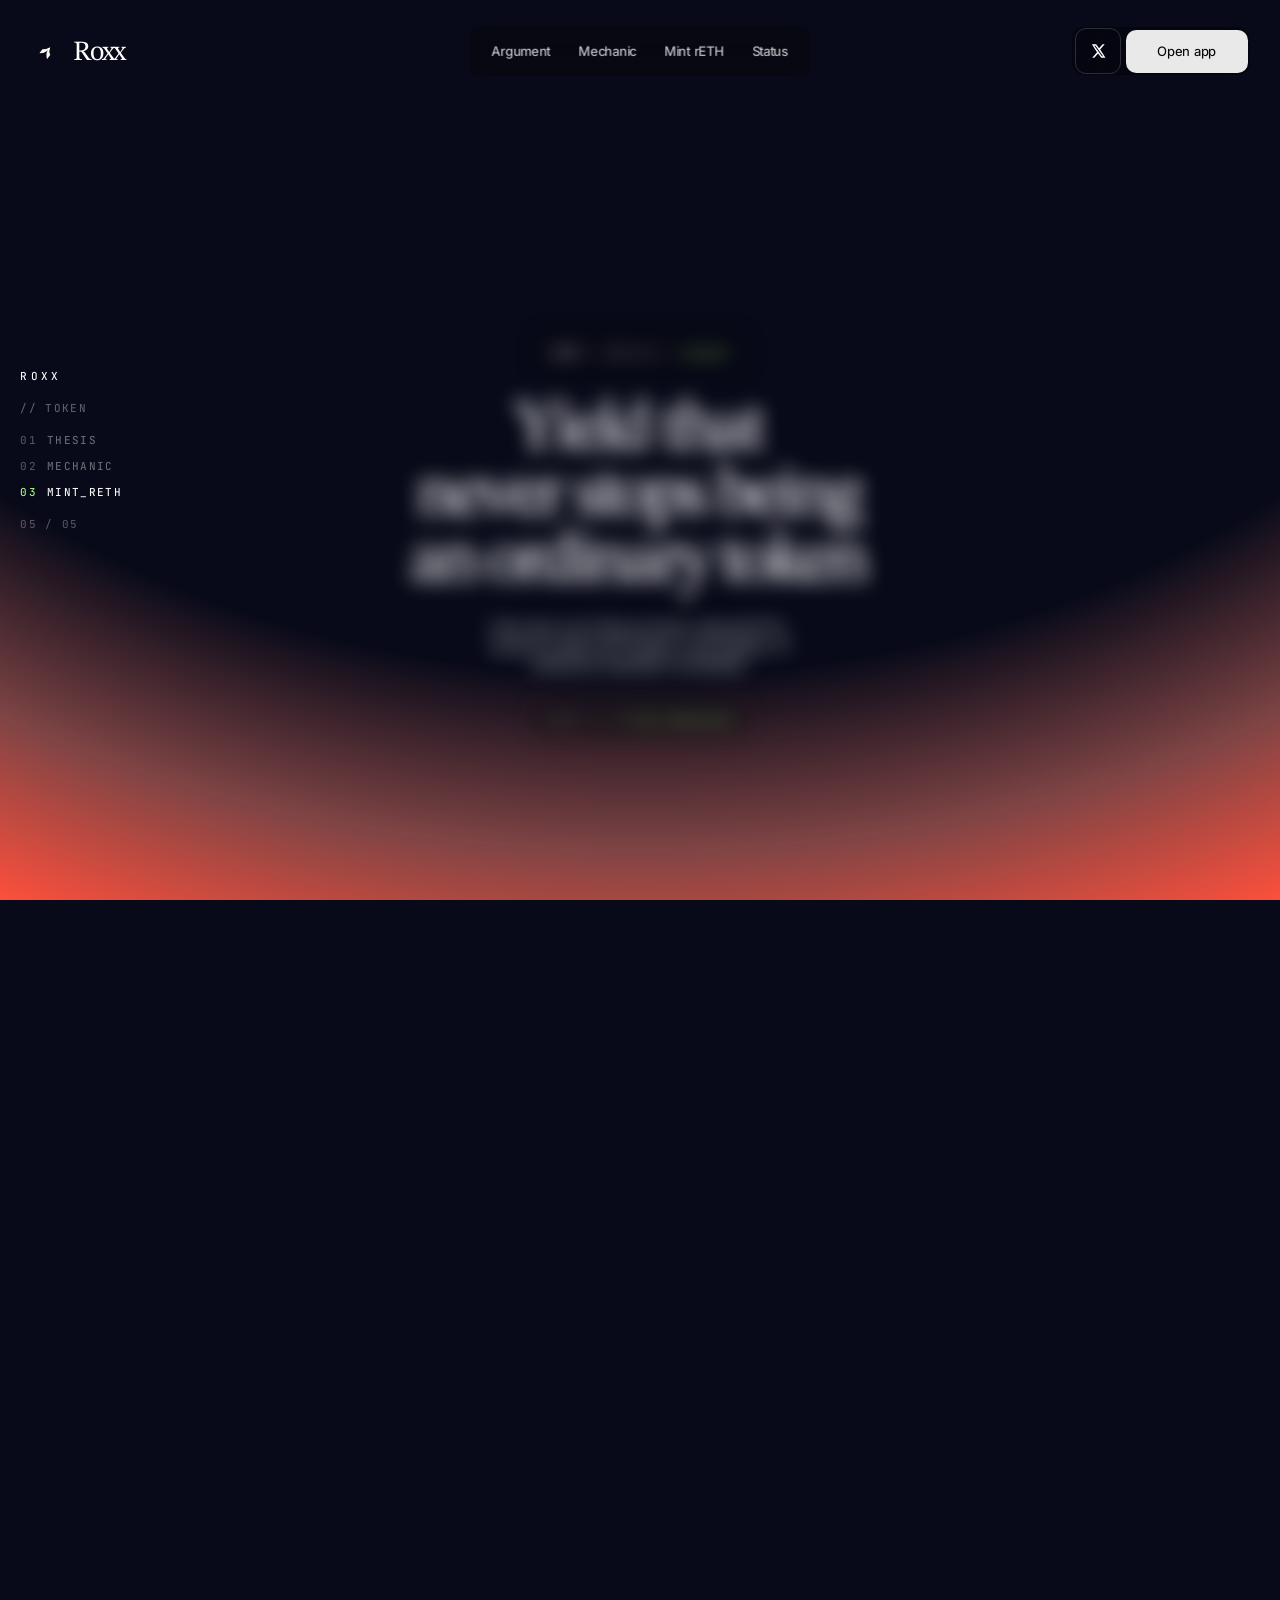
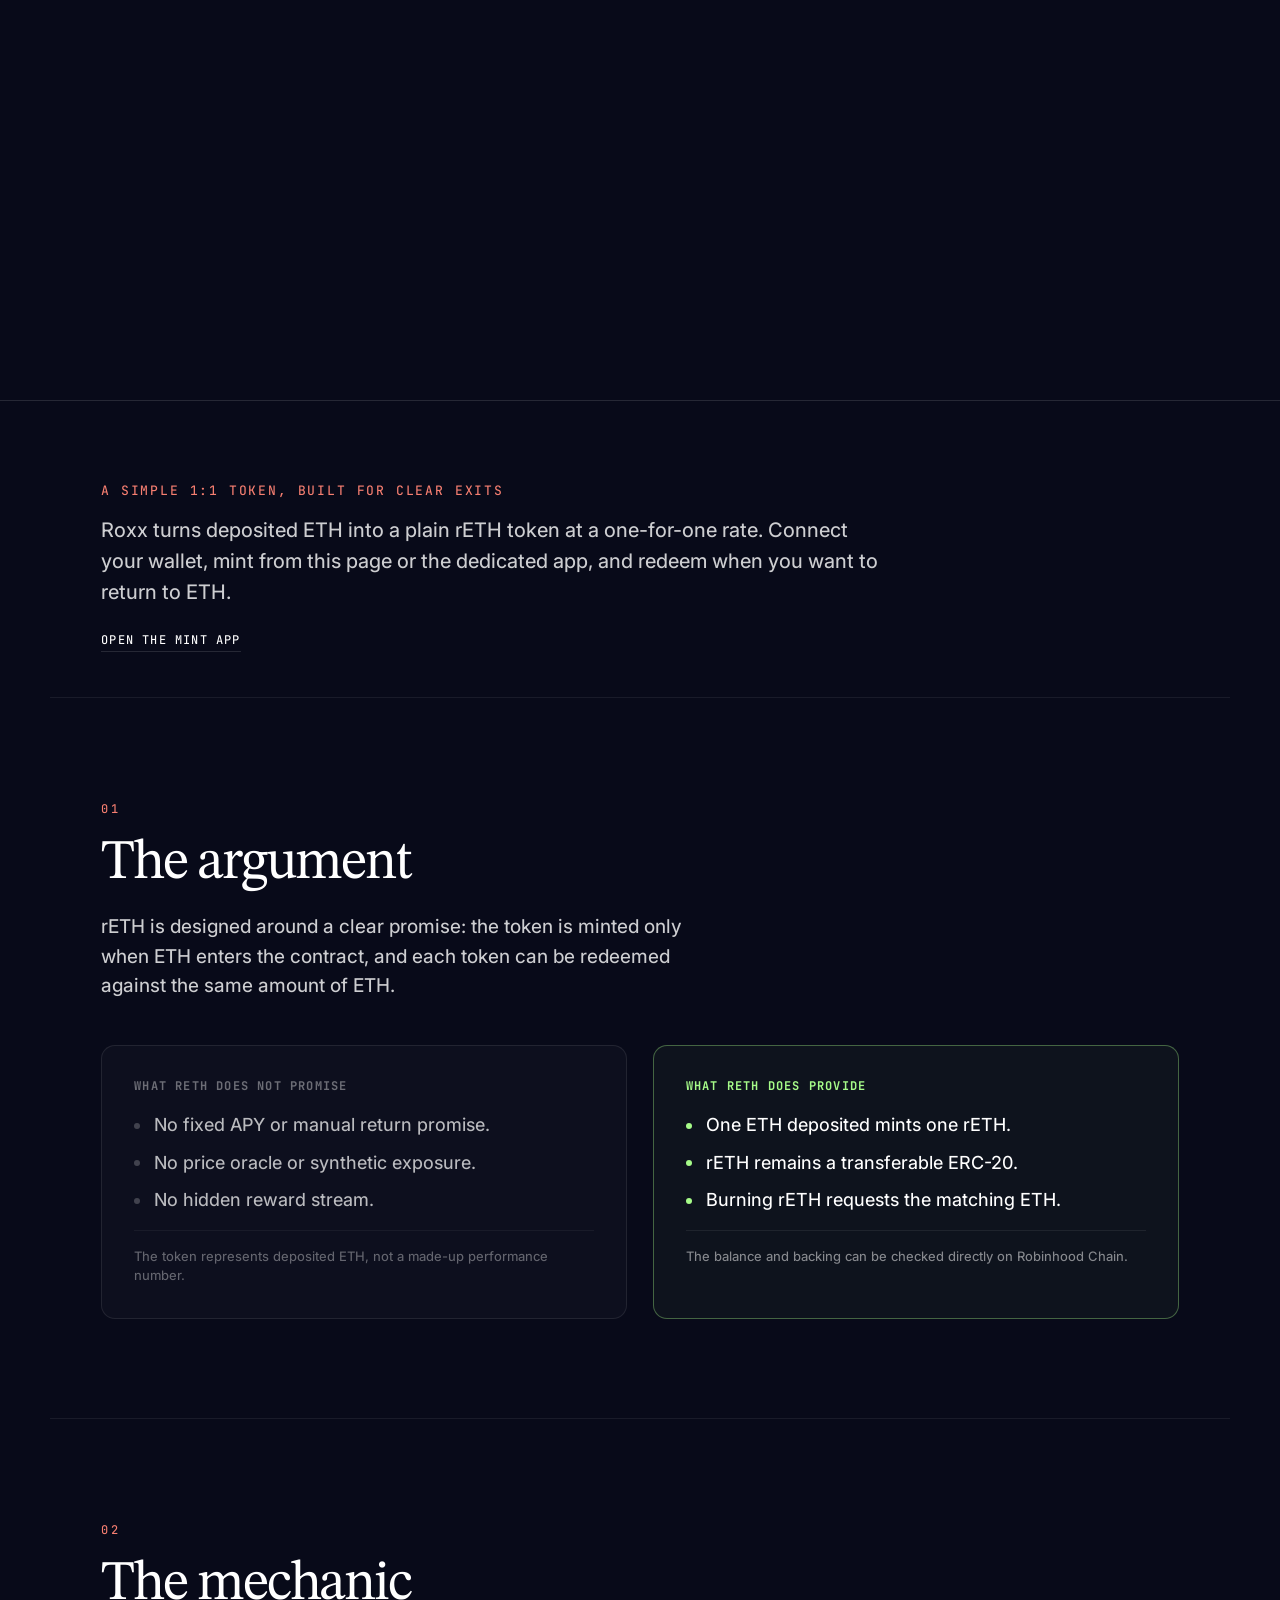
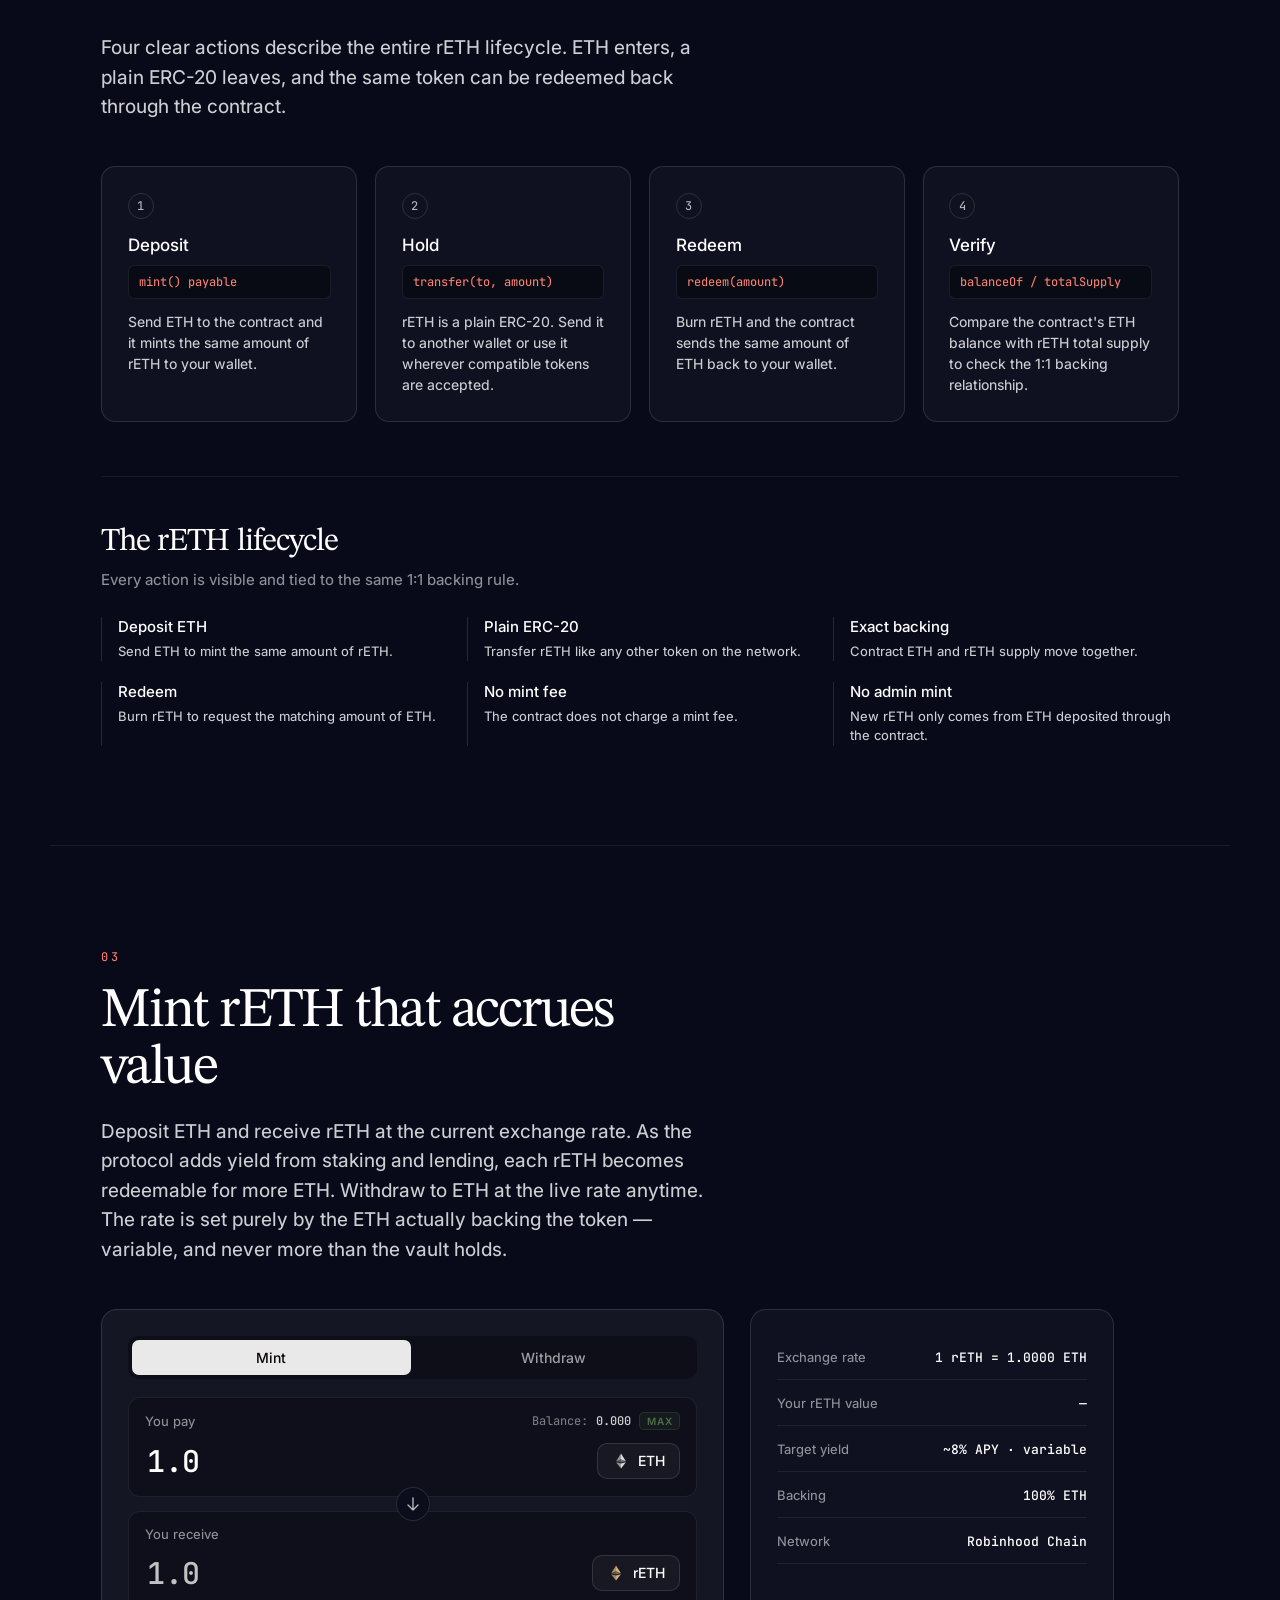
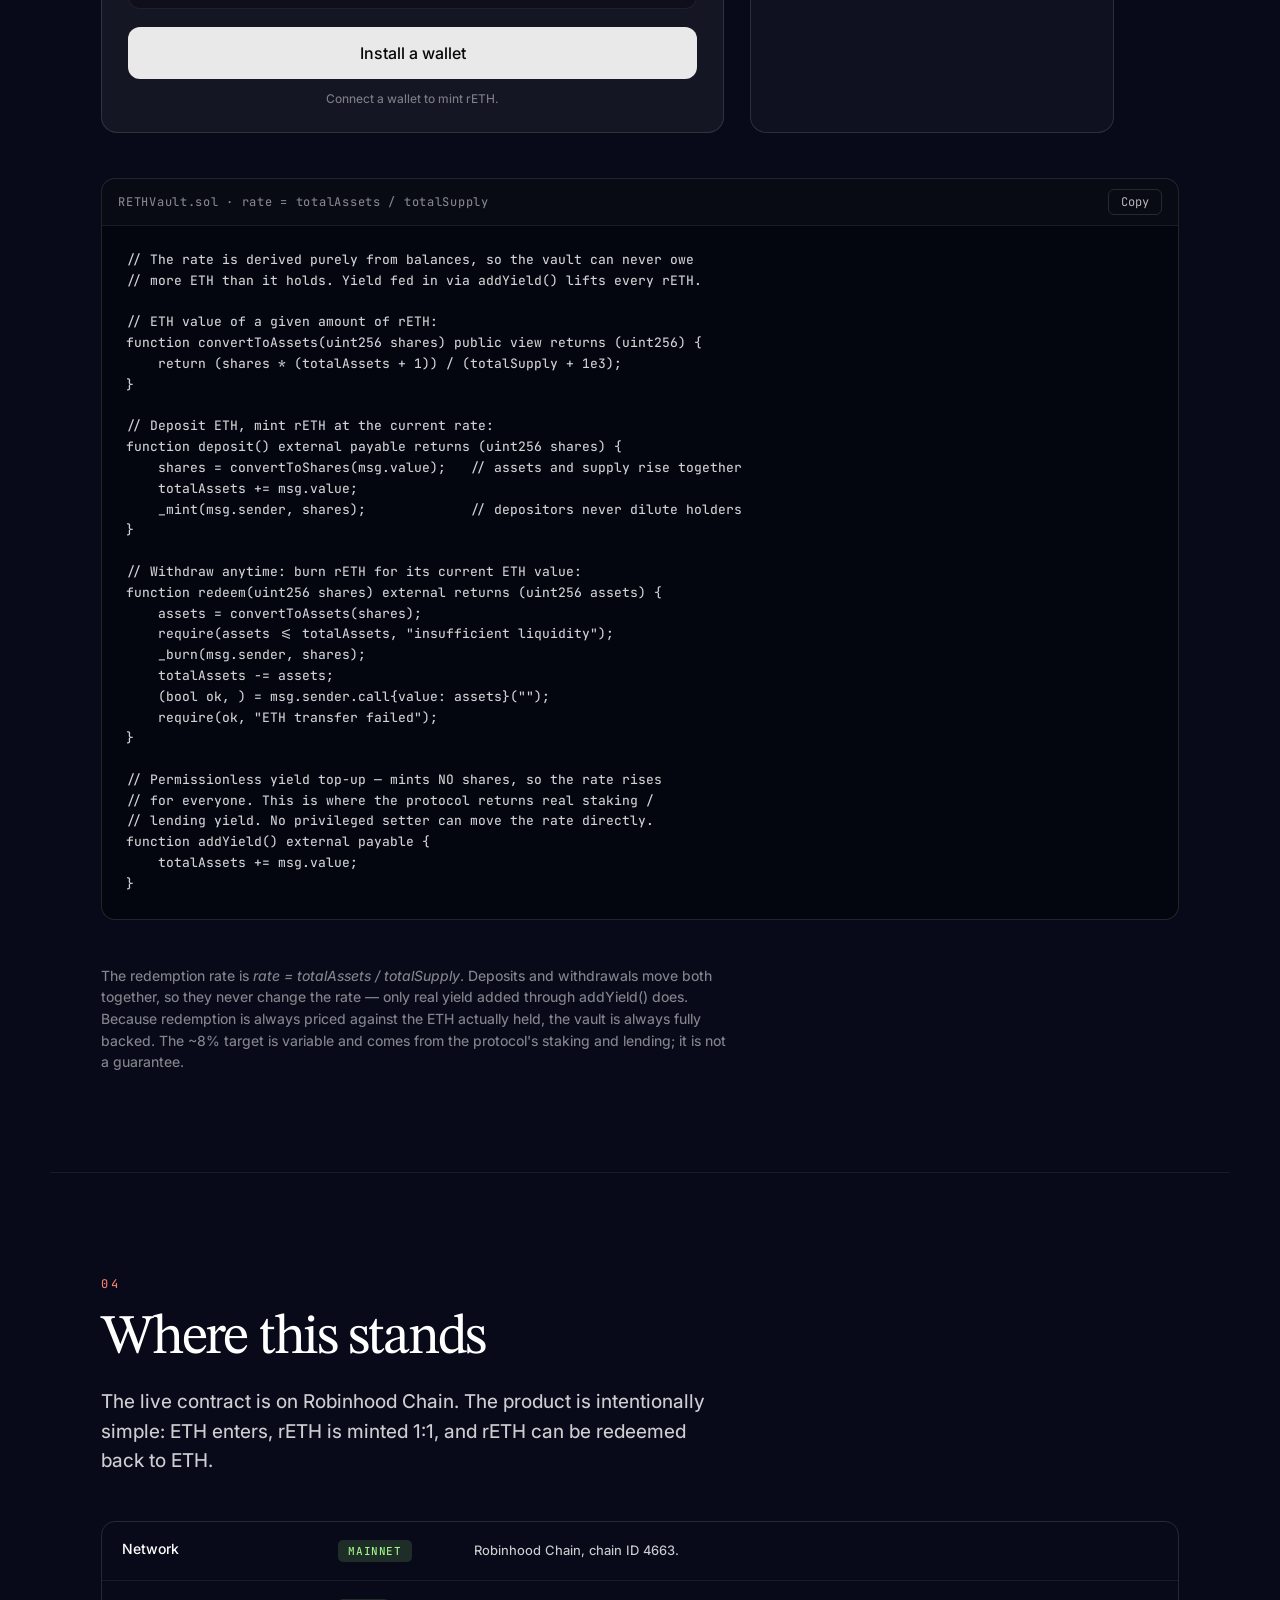
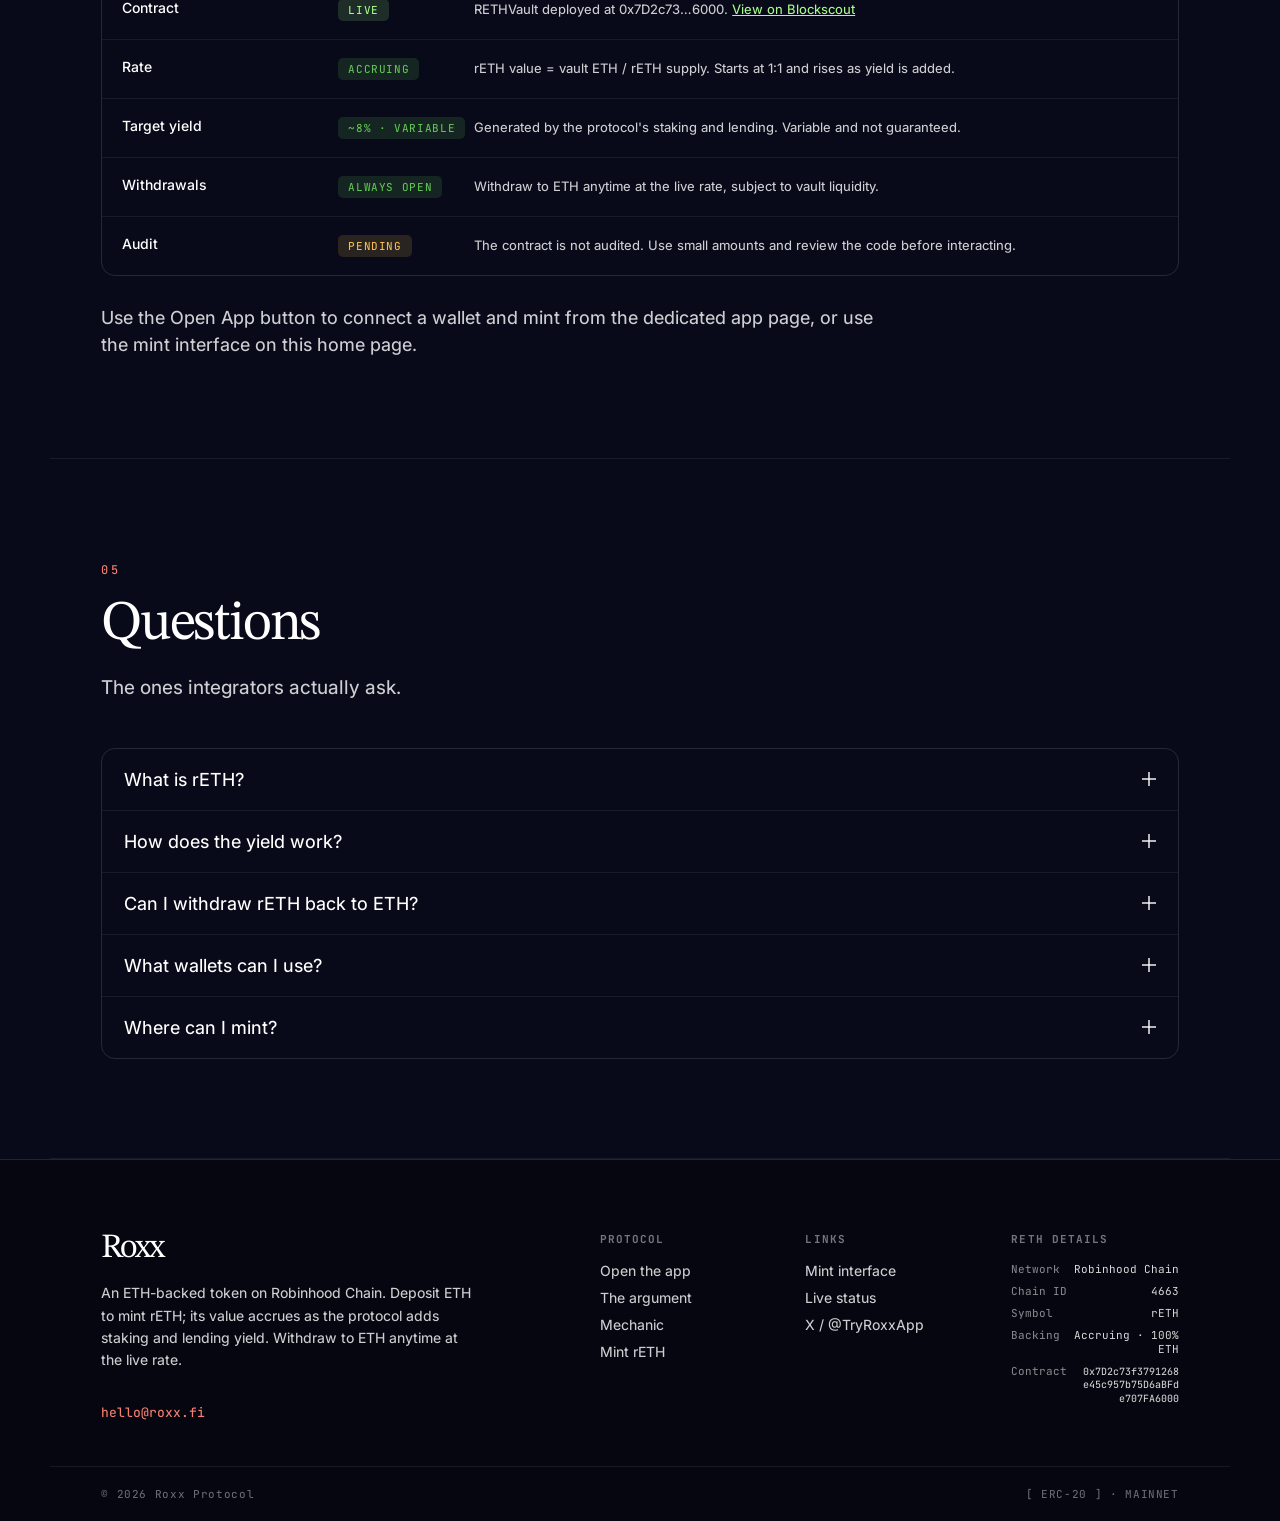
==== commit 4e28e365: "Home hero CA = $ROXX token (To Be Announced); keep rETH vault wired for mint/withdraw" ====
--- a/index.html
+++ b/index.html
@@ -101,11 +101,9 @@
           </h1>
 
           <p class="hero__subtitle">Fees stay out of the promise: deposit ETH, receive a plain rETH token, and redeem 1:1 whenever liquidity is available.</p>
-          <div class="hero__ca" aria-label="Contract address">
-            <span class="hero__ca-label">CA</span>
-            <code class="hero__ca-addr" id="ca-hero">0x7D2c73f3791268e45c957b75D6aBFde707FA6000</code>
-            <button class="hero__ca-btn" type="button" data-copy="#ca-hero">copy</button>
-            <a class="hero__ca-btn" href="https://robinhoodchain.blockscout.com/address/0x7D2c73f3791268e45c957b75D6aBFde707FA6000" target="_blank" rel="noopener">explorer</a>
+          <div class="hero__ca hero__ca--announce" aria-label="$ROXX contract address">
+            <span class="hero__ca-label">$ROXX CA</span>
+            <span class="hero__ca-addr">To Be Announced</span>
           </div>        </div>
 
         <div class="platform__content">
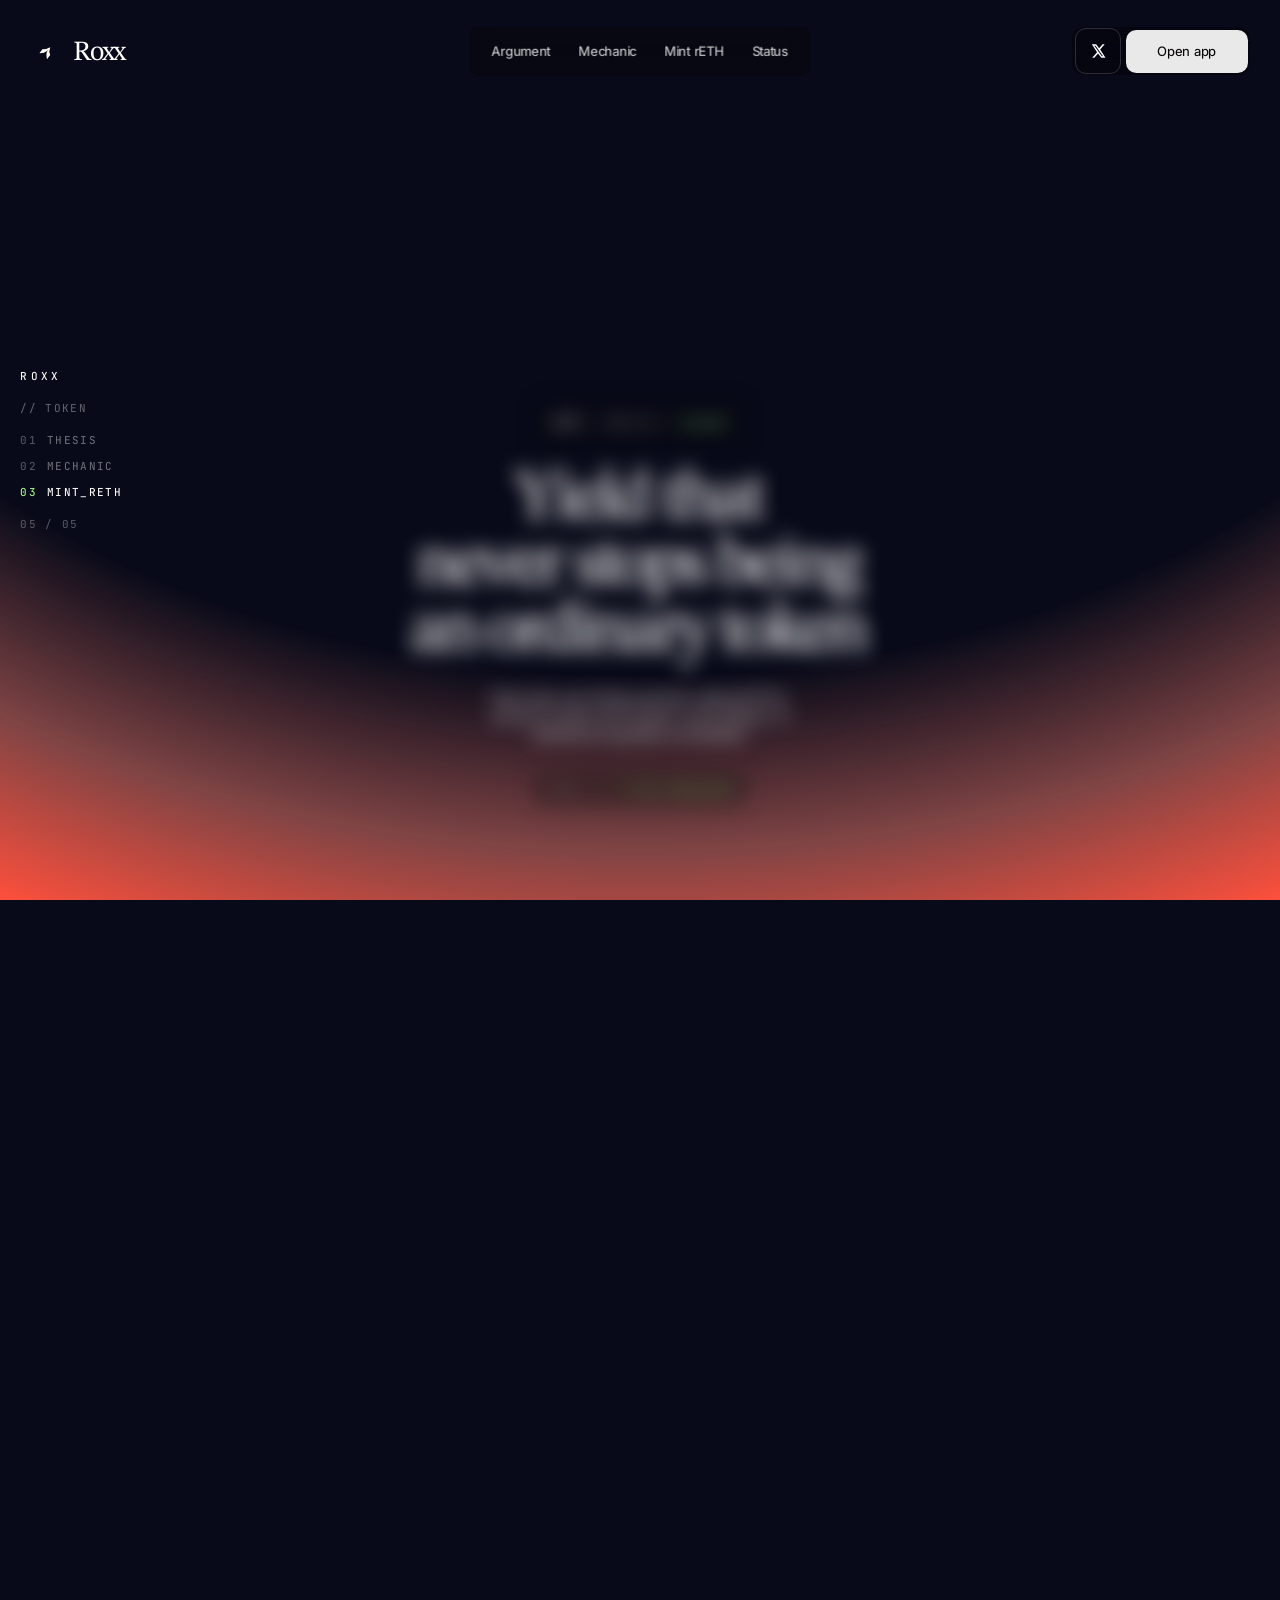
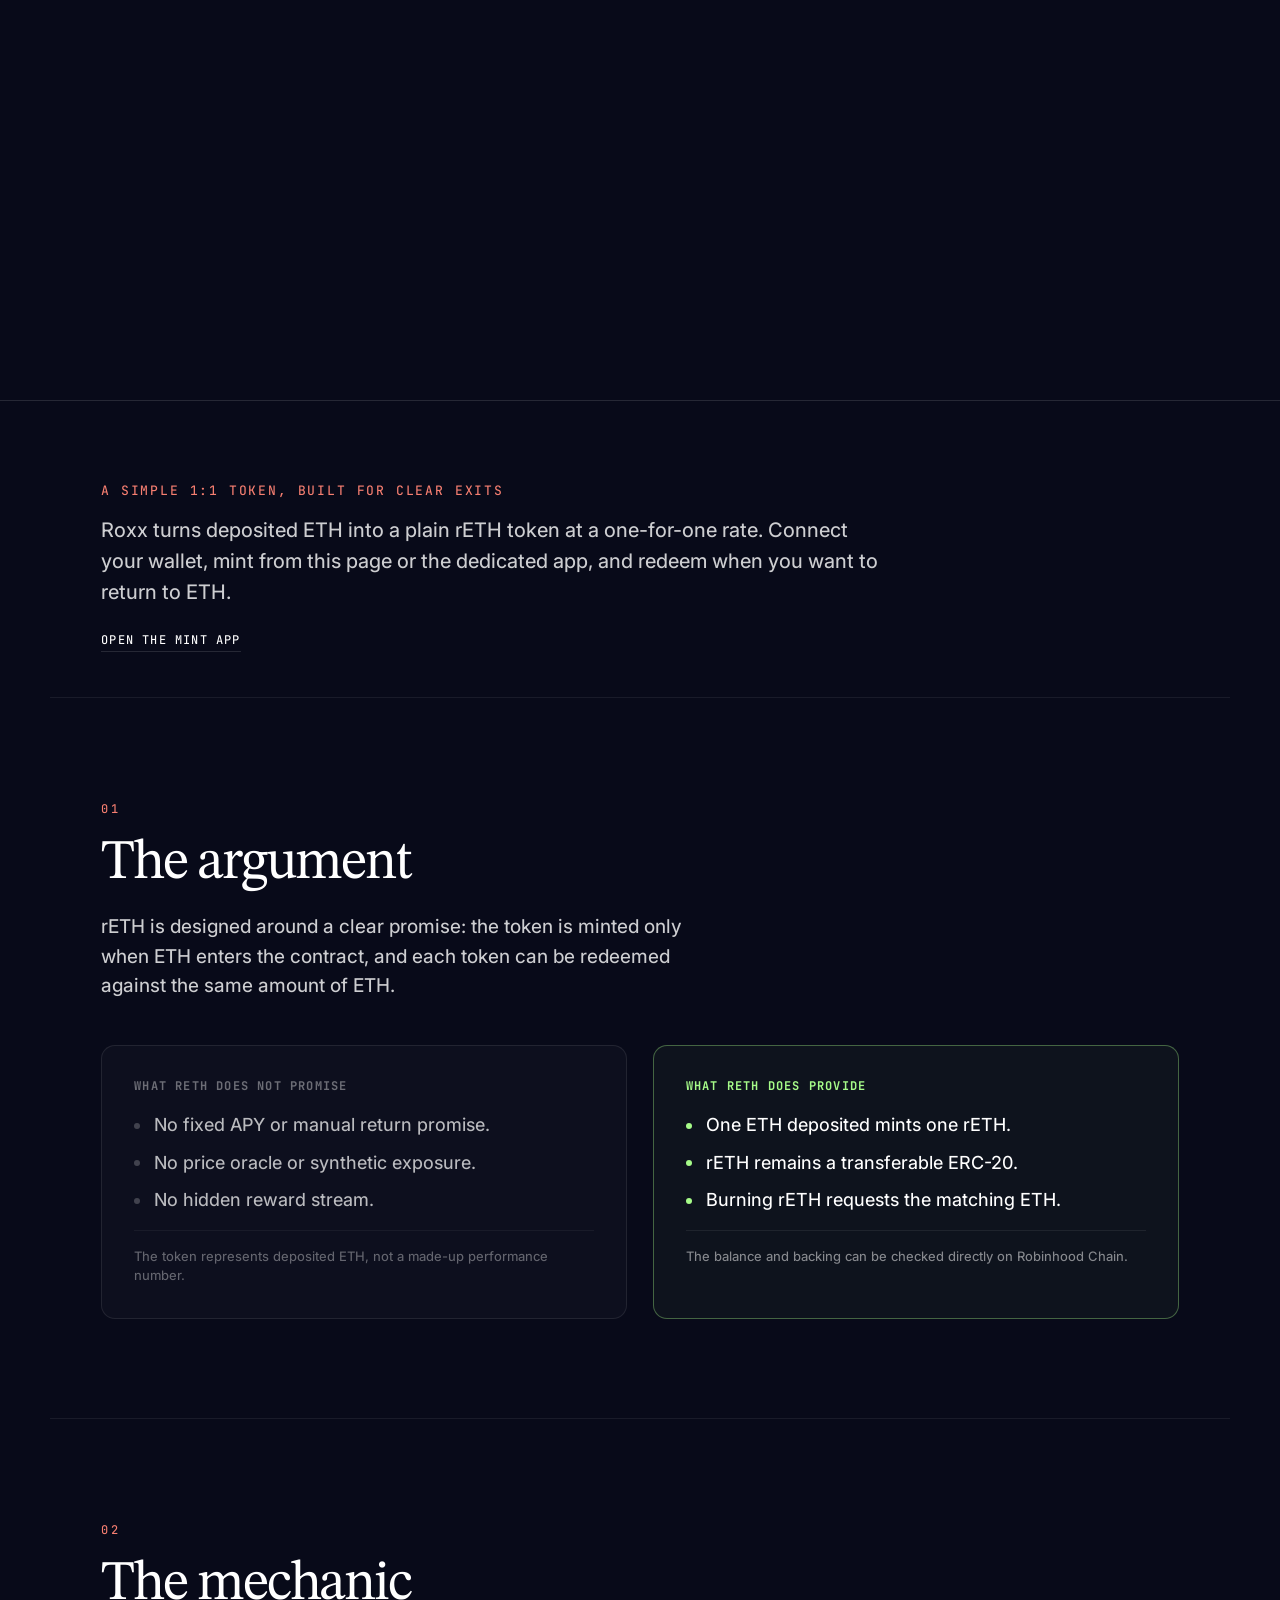
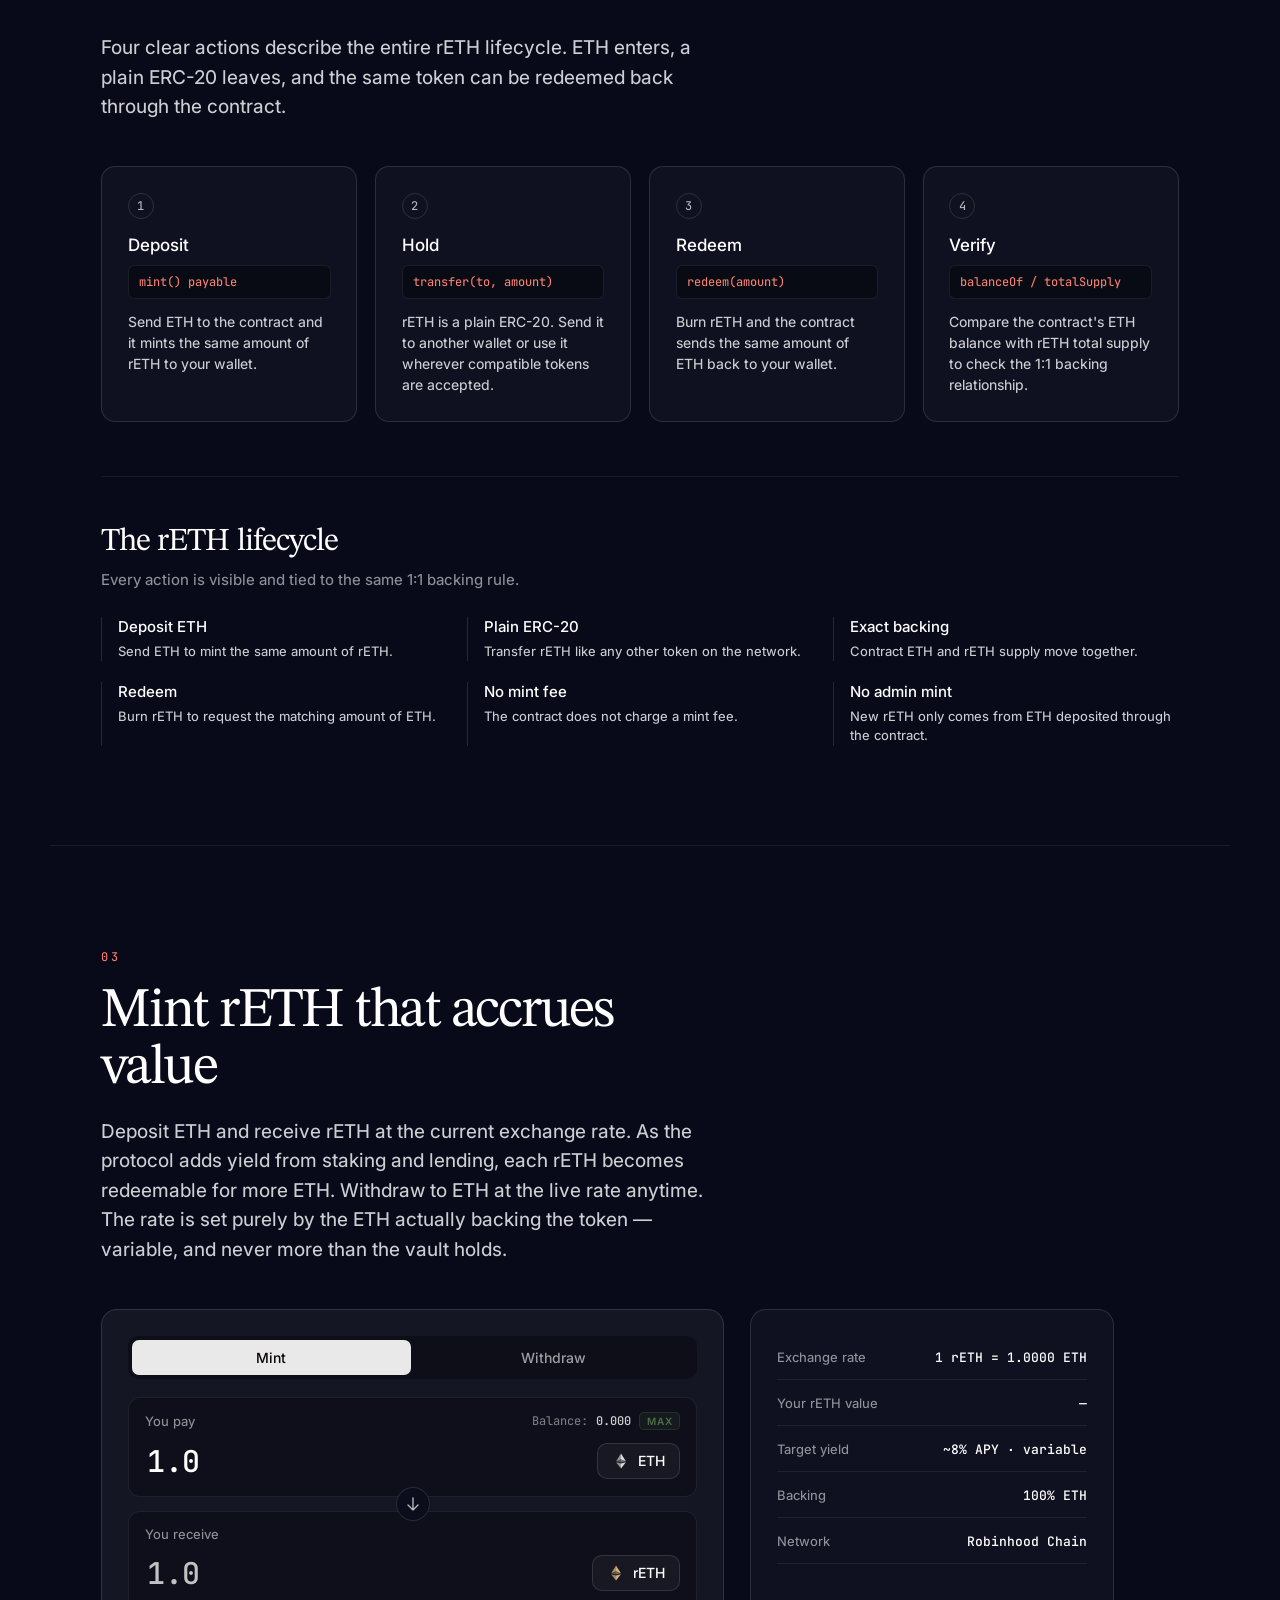
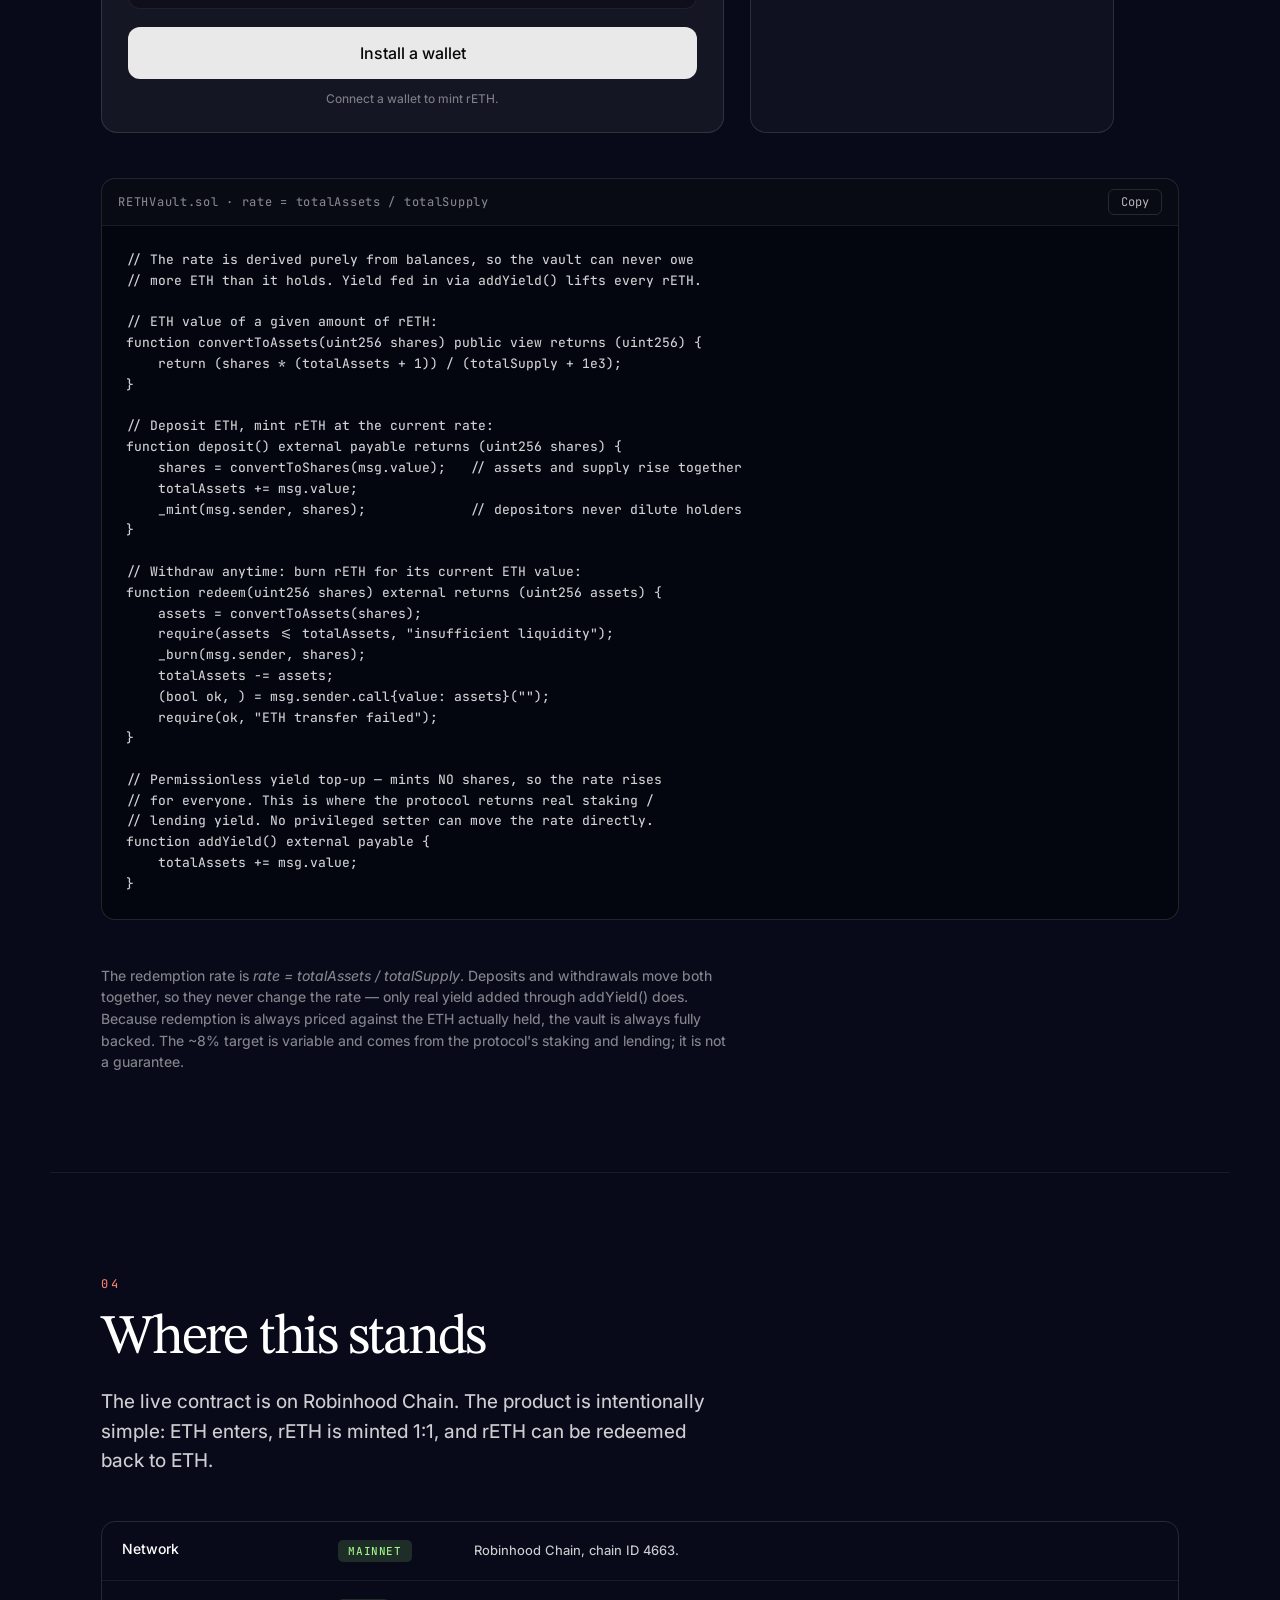
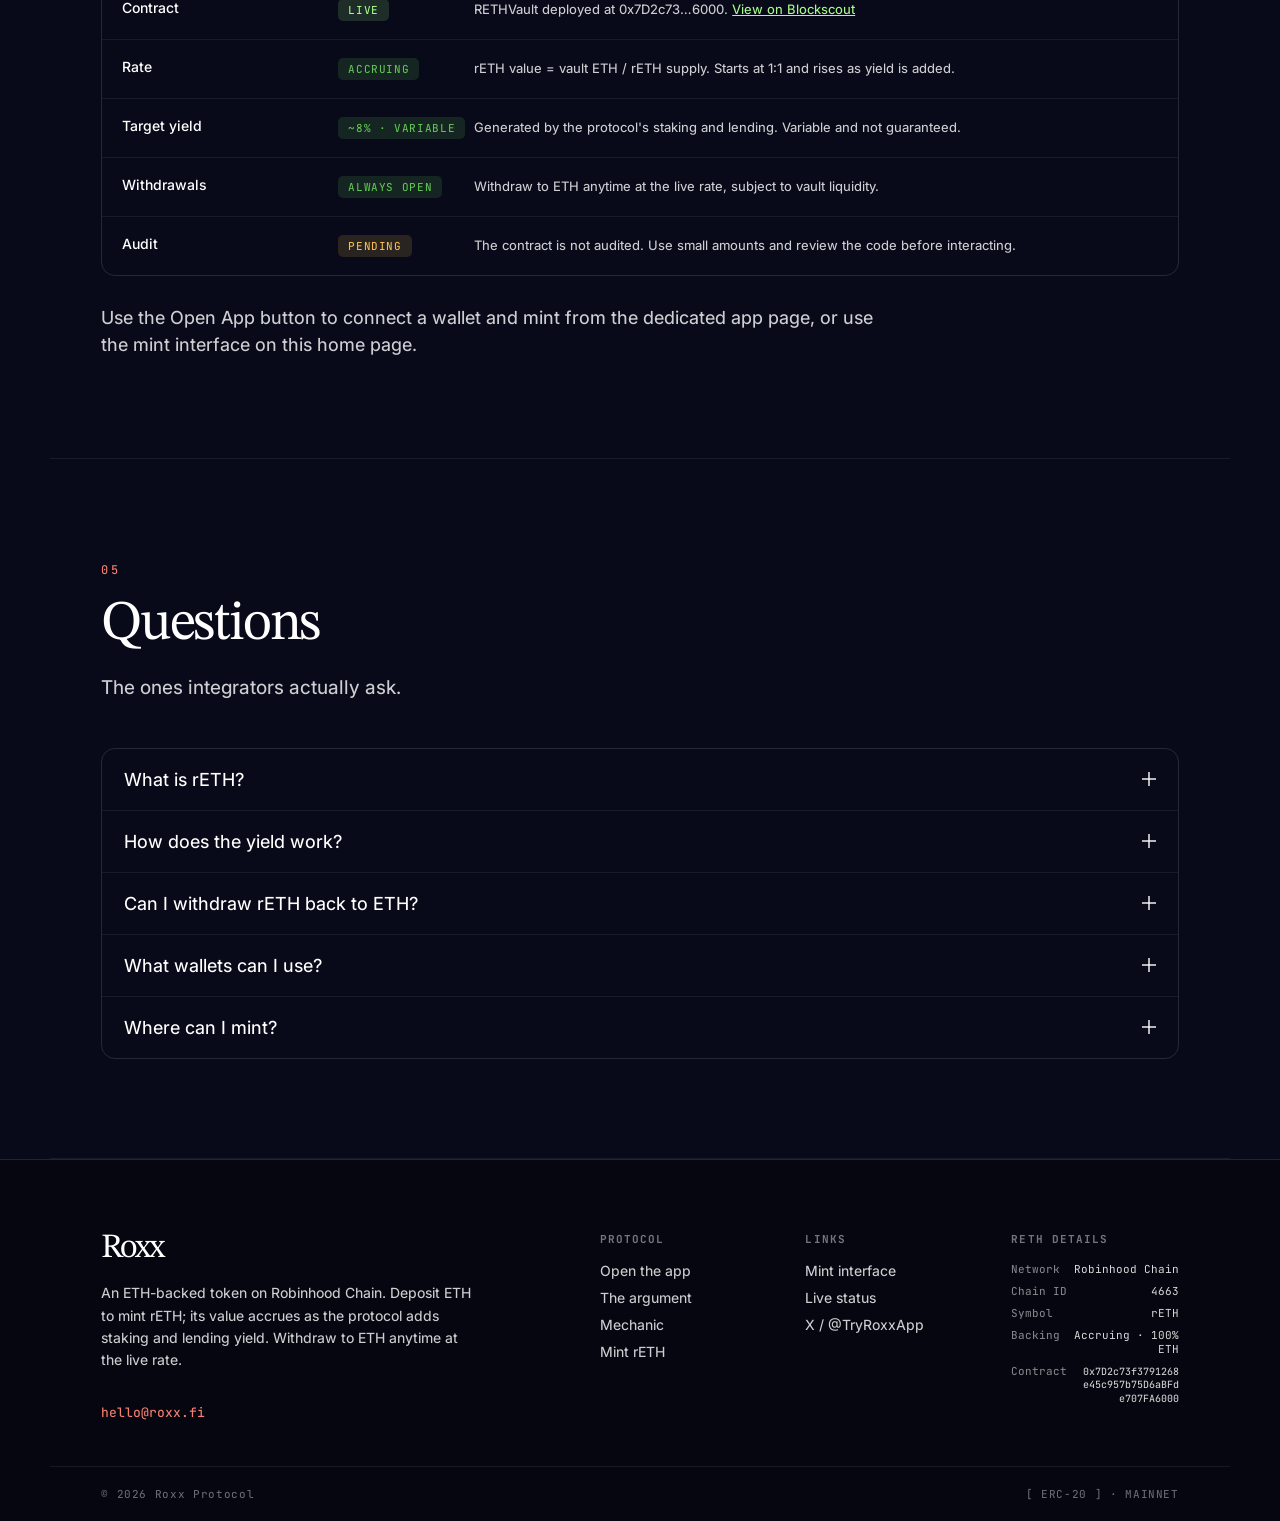
==== commit 73bab1f6: "Add Disconnect wallet button (clears state + revokes permission so another account can connect)" ====
--- a/index.html
+++ b/index.html
@@ -376,6 +376,7 @@
             </div>
 
             <button class="mint__submit" id="mint-submit" type="button">Connect wallet</button>
+            <button class="mint__disconnect" id="mint-disconnect" type="button" hidden>Disconnect</button>
             <p class="mint__hint" id="mint-hint">Connect a wallet to mint rETH.</p>
           </div>
 
--- a/css/style.css
+++ b/css/style.css
@@ -1375,6 +1375,16 @@
   transition: background .15s ease;
 }
 .mint__submit:hover { background: #fff; }
+.mint__disconnect {
+  width: 100%; margin-top: 8px;
+  height: 40px; border-radius: 10px; cursor: pointer;
+  font-family: var(--font-ui); font-weight: 450; font-size: 13px;
+  color: rgba(255, 255, 255, 0.7);
+  background: transparent; border: 1px solid var(--hair);
+  transition: background .15s ease, color .15s ease, border-color .15s ease;
+}
+.mint__disconnect:hover { background: rgba(255, 255, 255, 0.06); color: #fff; border-color: rgba(255,255,255,.3); }
+.mint__disconnect[hidden] { display: none; }
 .mint__hint { font-size: 12px; color: rgba(255, 255, 255, 0.45); text-align: center; margin: 12px 0 0; }
 
 .mint__side {
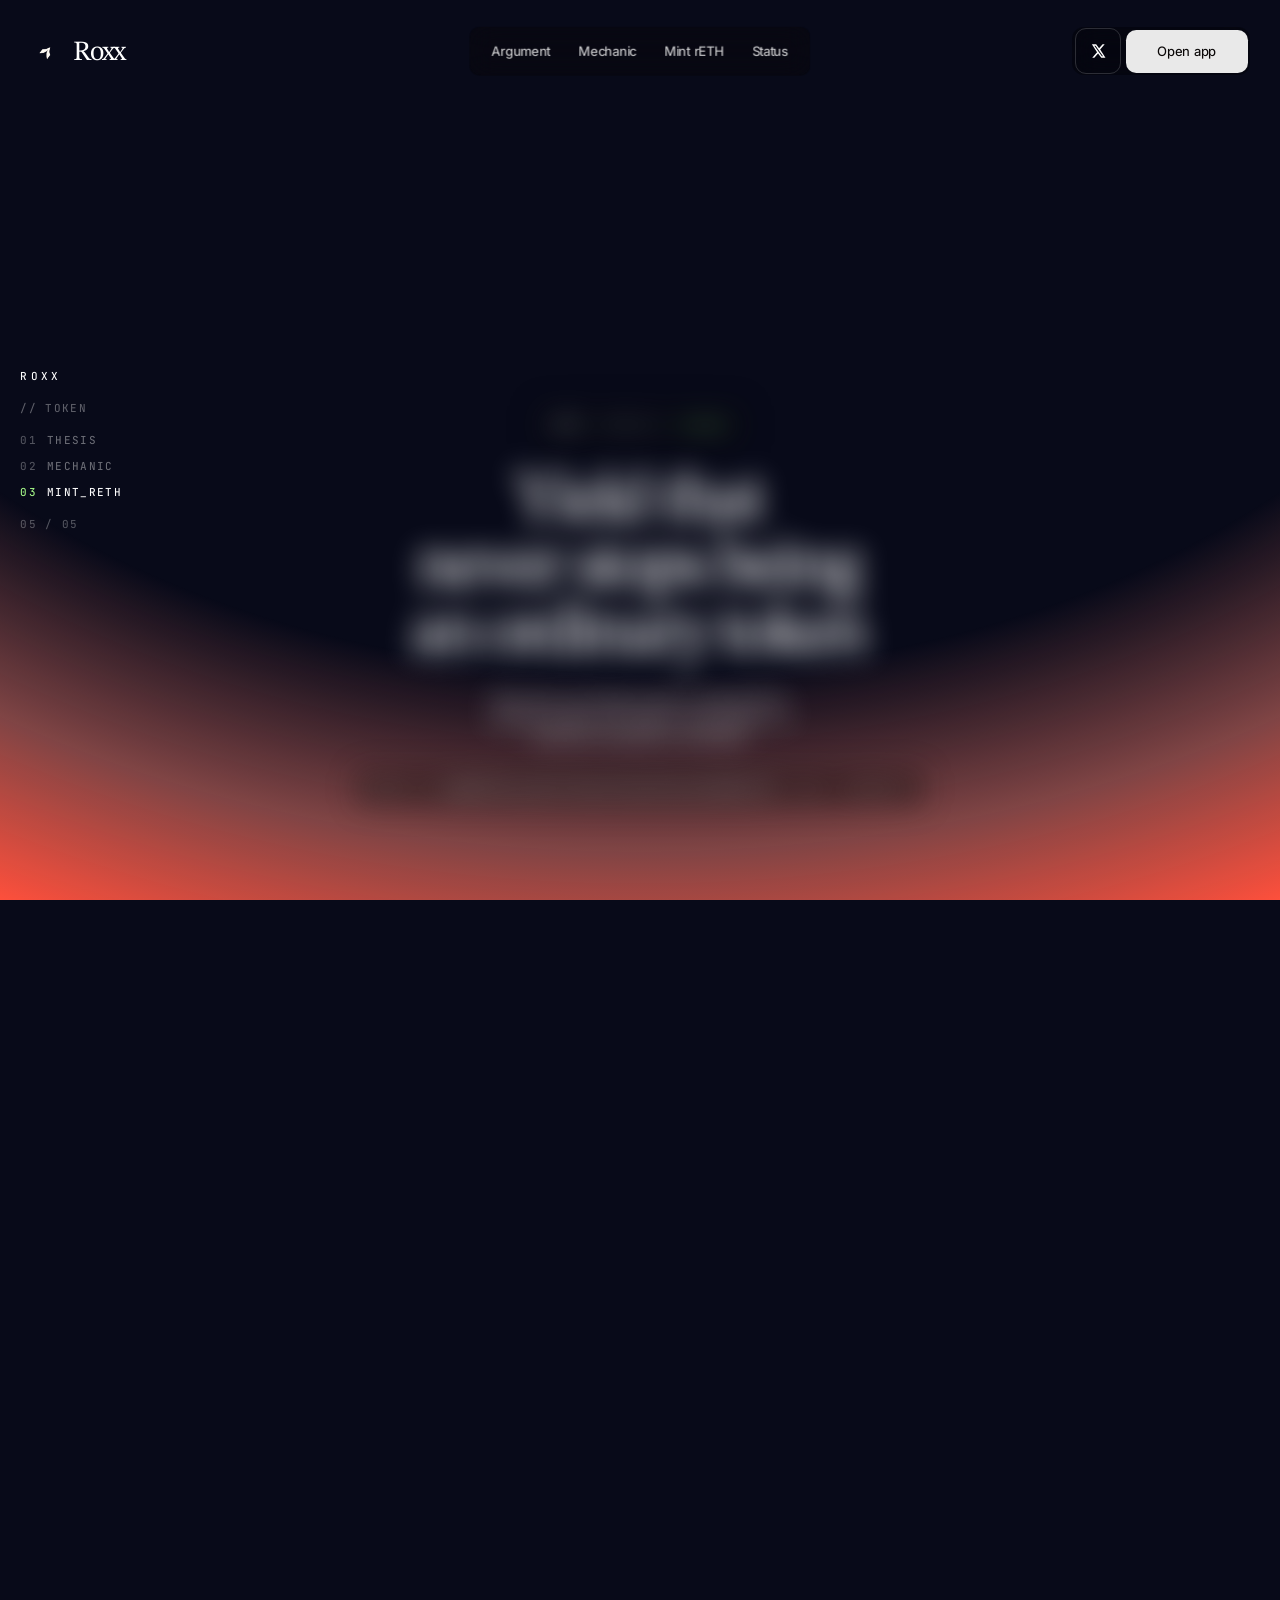
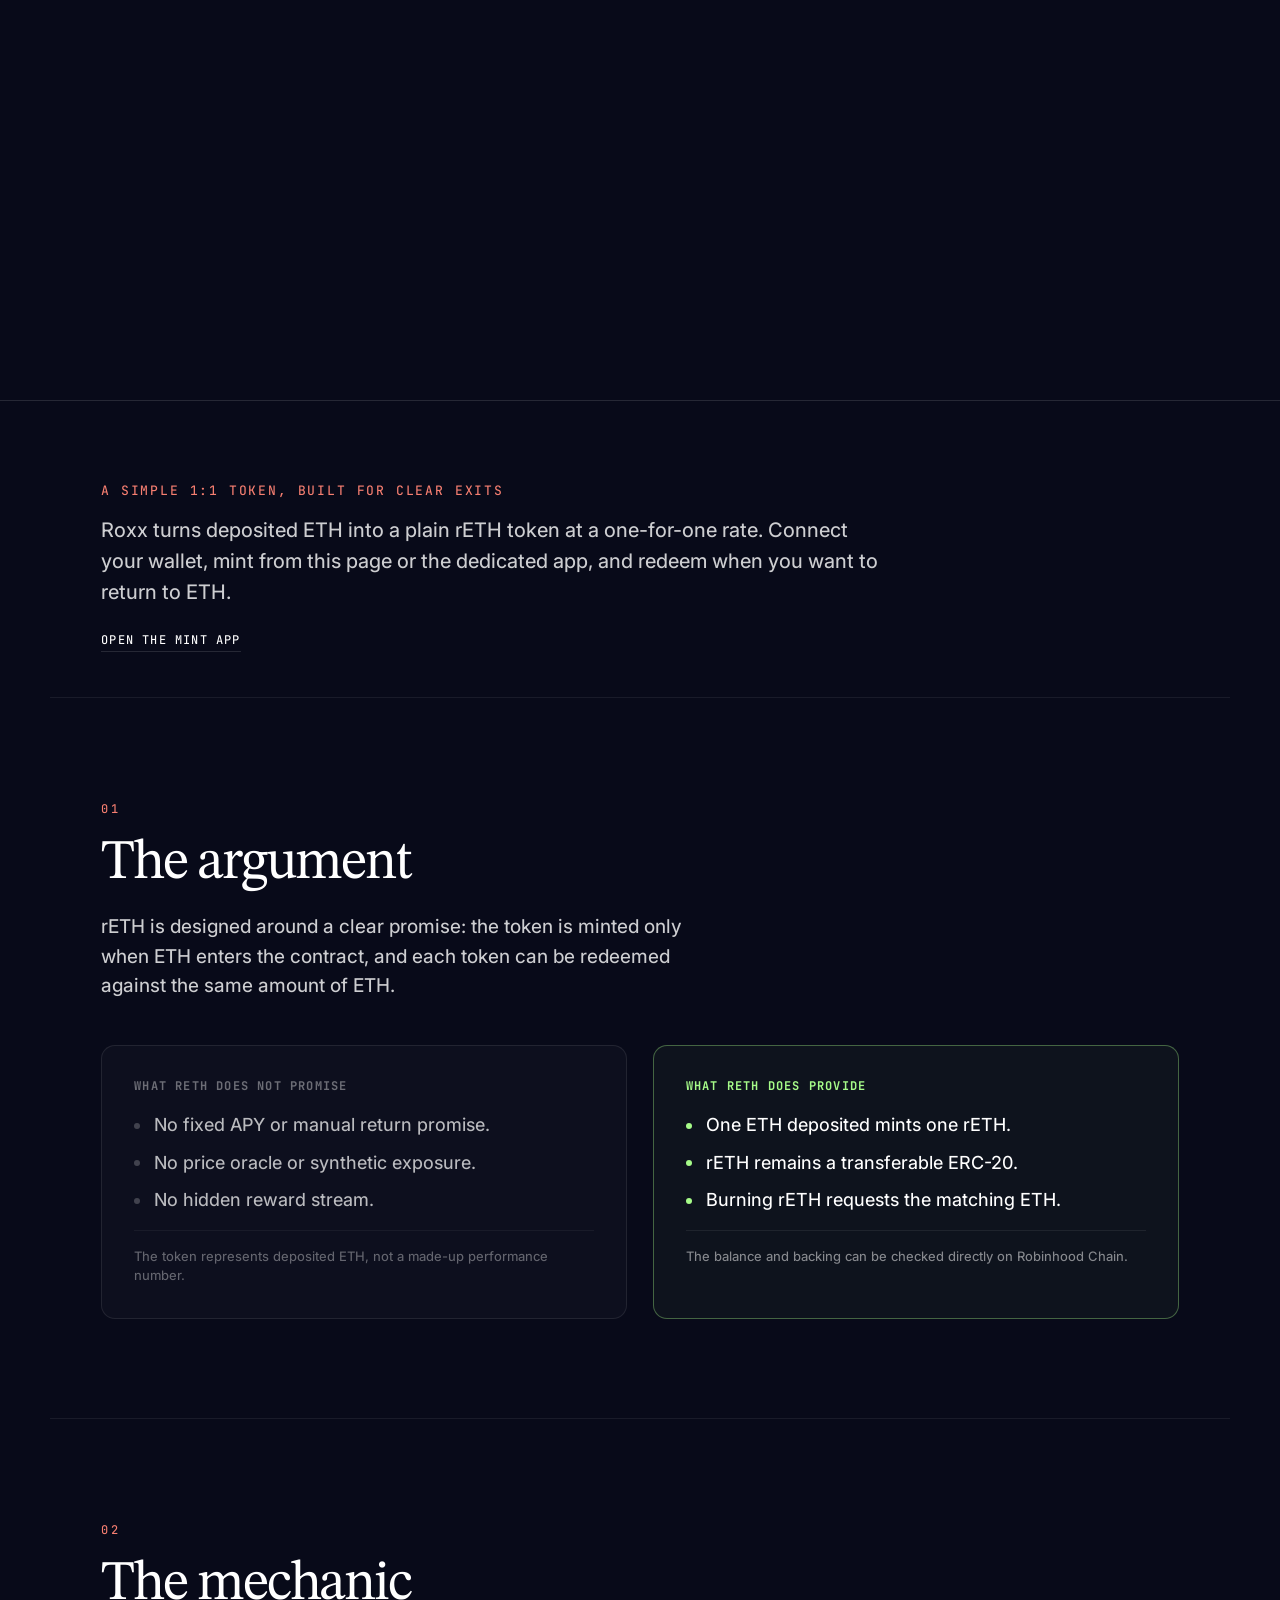
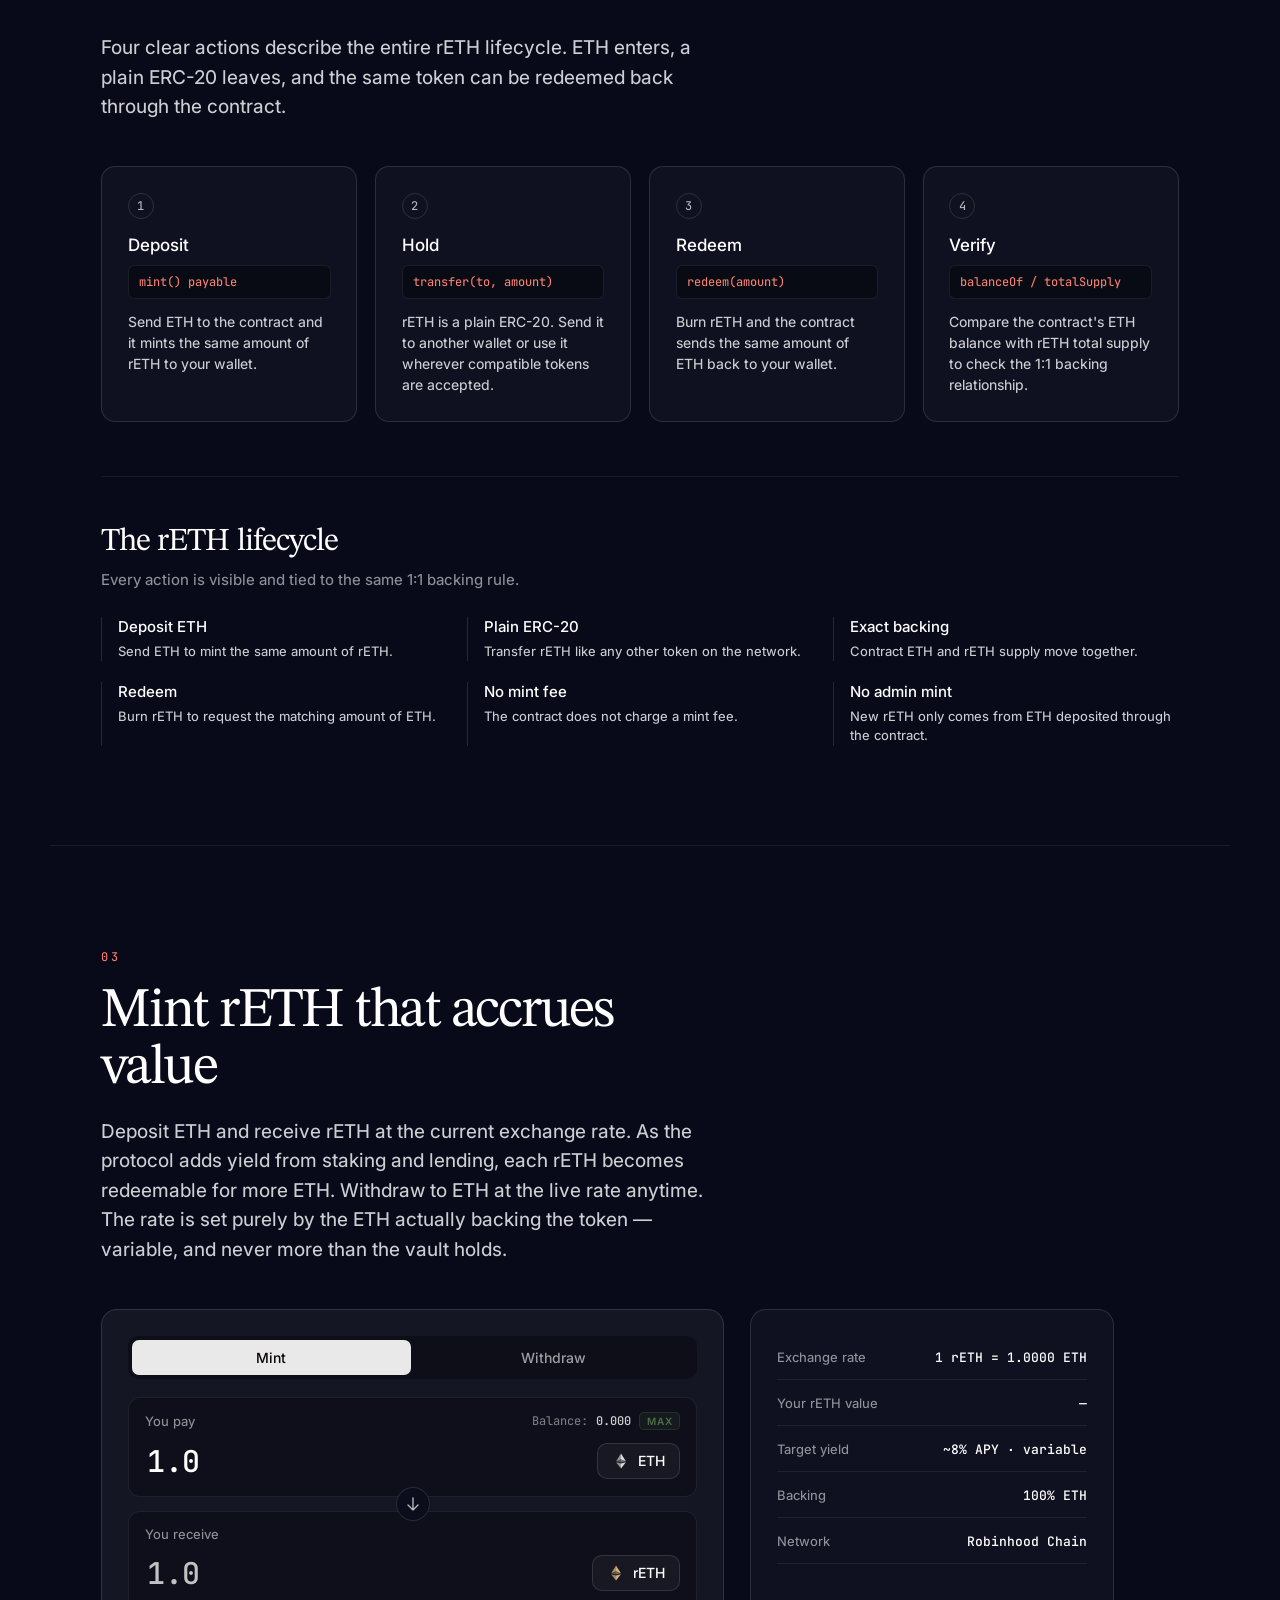
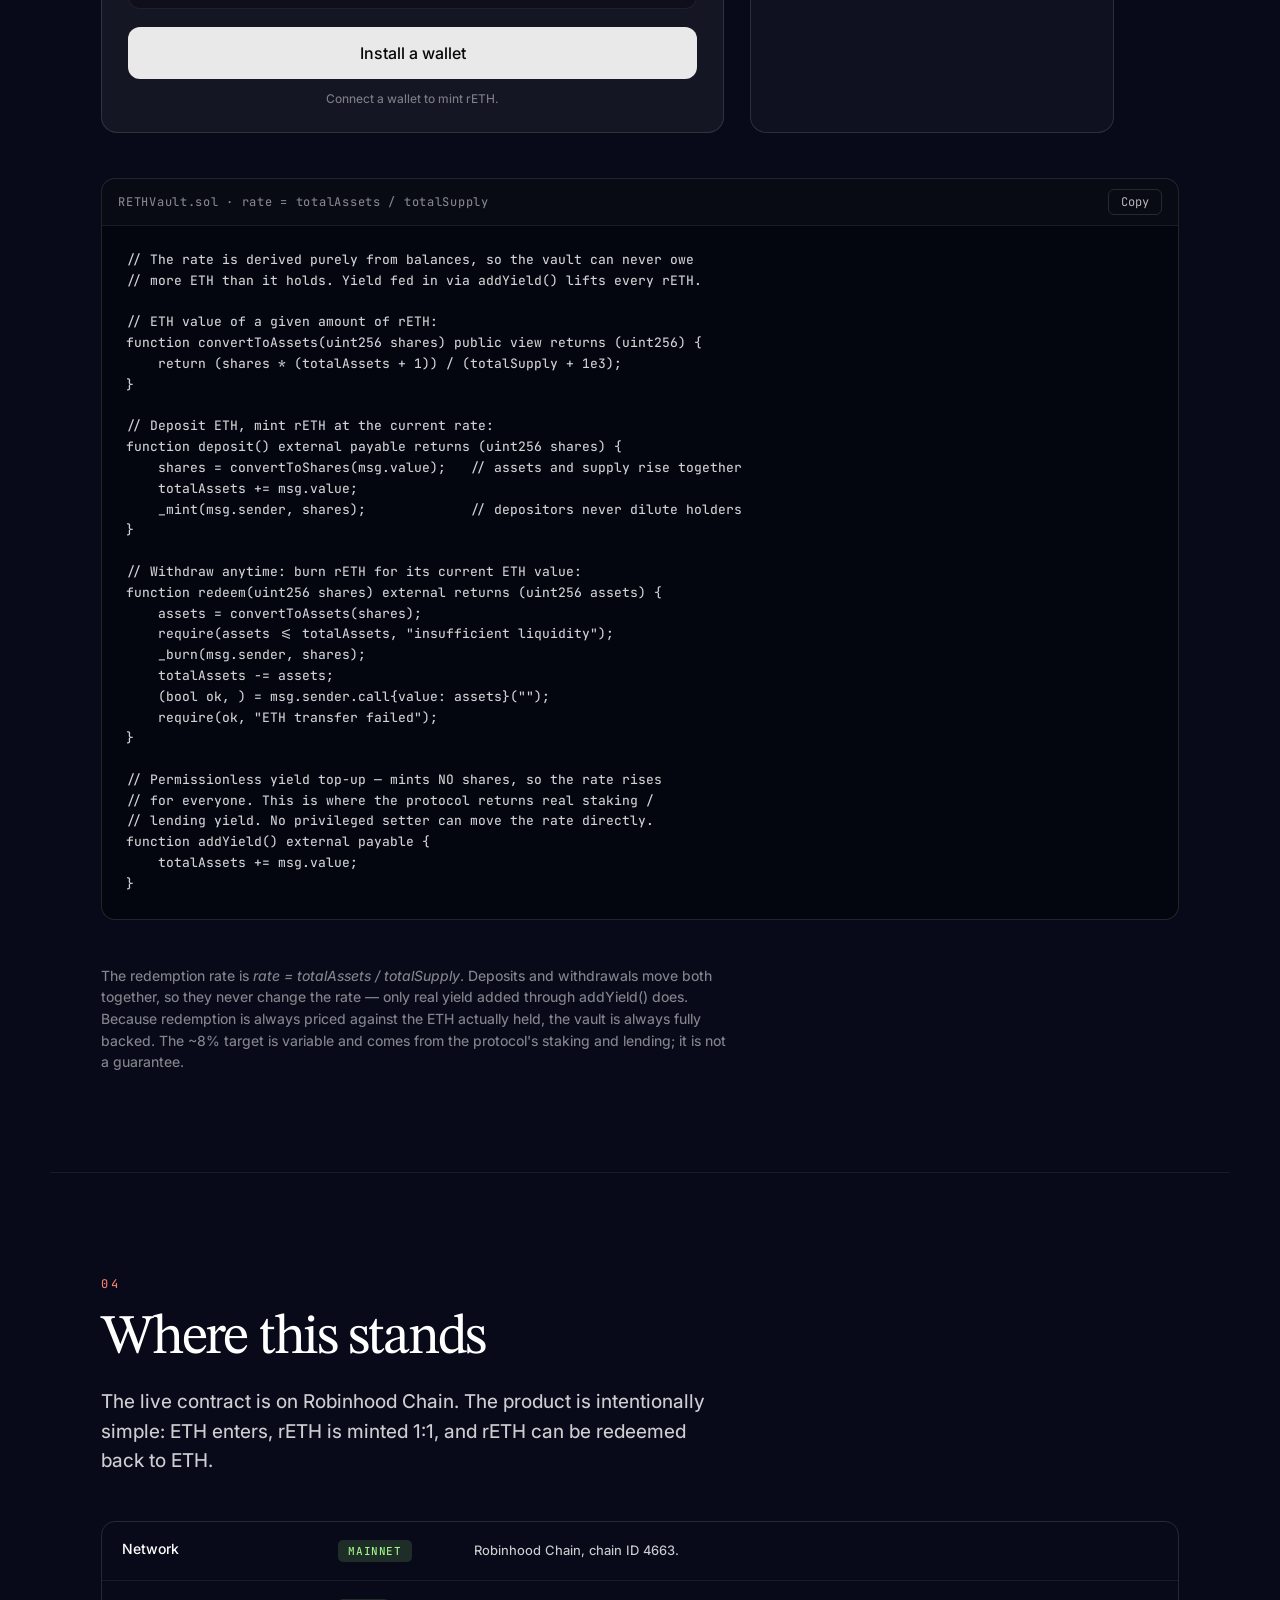
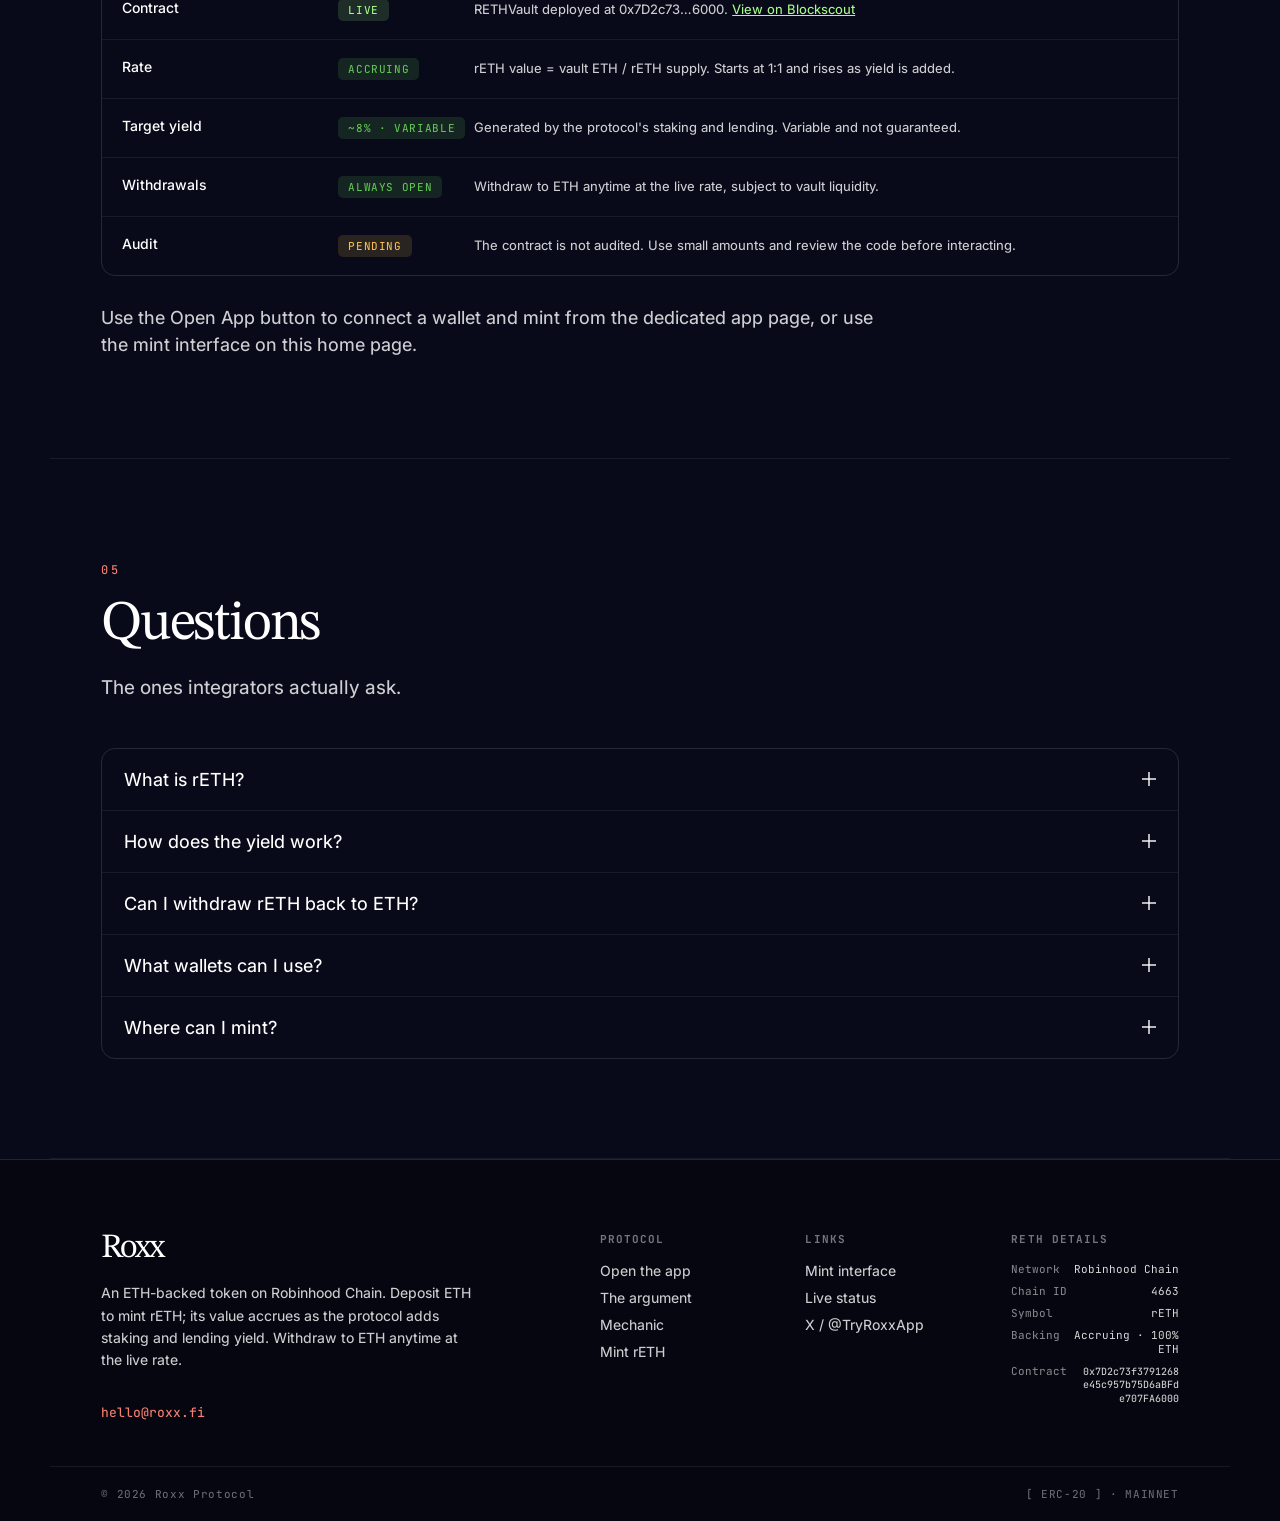
==== commit 346d4b5b: "Set live $ROXX token CA (0x8887...1f76) in hero" ====
--- a/index.html
+++ b/index.html
@@ -101,9 +101,11 @@
           </h1>
 
           <p class="hero__subtitle">Fees stay out of the promise: deposit ETH, receive a plain rETH token, and redeem 1:1 whenever liquidity is available.</p>
-          <div class="hero__ca hero__ca--announce" aria-label="$ROXX contract address">
+          <div class="hero__ca" aria-label="$ROXX contract address">
             <span class="hero__ca-label">$ROXX CA</span>
-            <span class="hero__ca-addr">To Be Announced</span>
+            <code class="hero__ca-addr" id="ca-hero">0x8887354ec68471d7be6f3662235c618fd8831f76</code>
+            <button class="hero__ca-btn" type="button" data-copy="#ca-hero">copy</button>
+            <a class="hero__ca-btn" href="https://robinhoodchain.blockscout.com/address/0x8887354ec68471d7be6f3662235c618fd8831f76" target="_blank" rel="noopener">explorer</a>
           </div>        </div>
 
         <div class="platform__content">
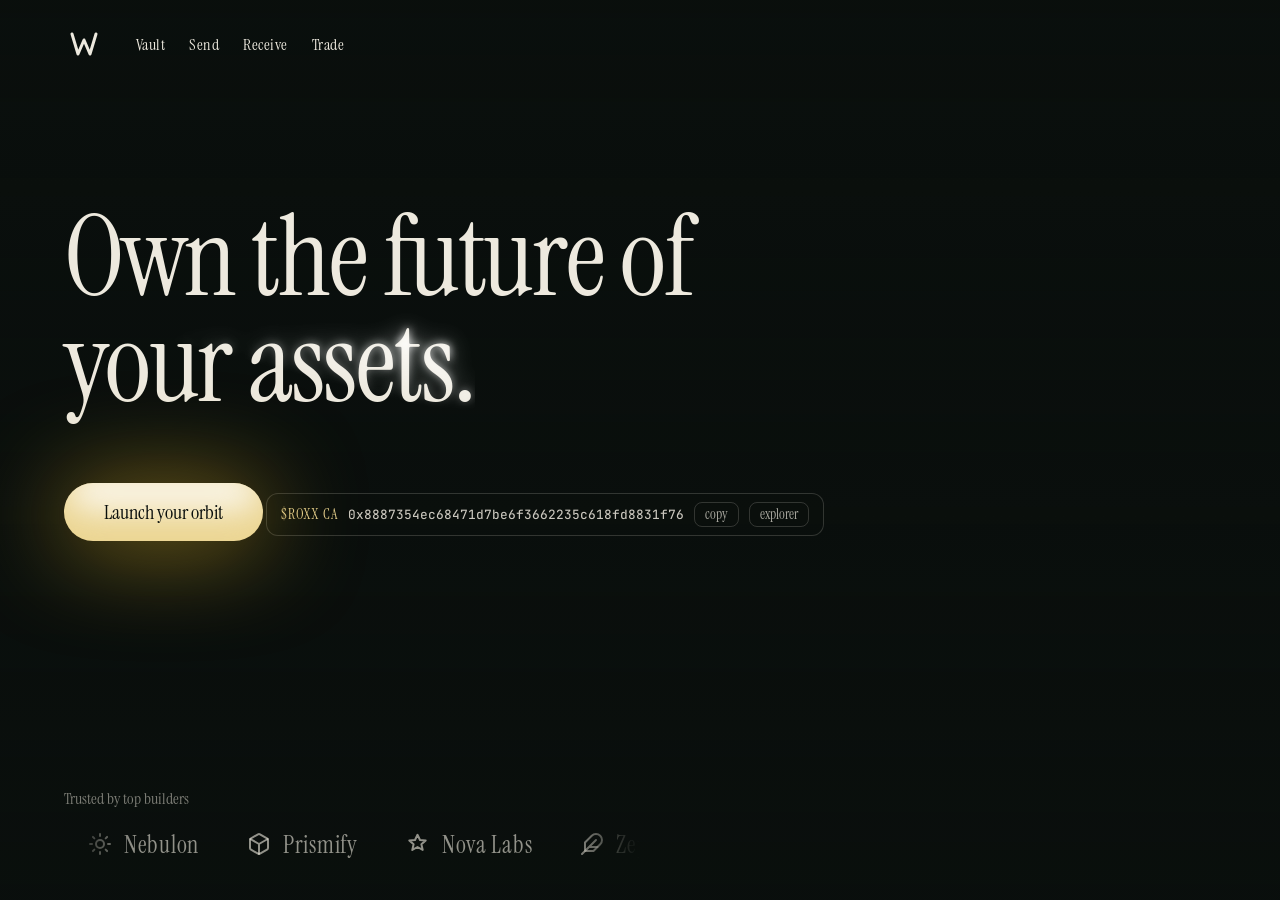
==== commit 8c4d4146: "Redesign: cinematic Instrument Serif hero + video theme across both pages; tech/addresses untouched" ====
--- a/index.html
+++ b/index.html
@@ -3,528 +3,88 @@
 <head>
   <meta charset="UTF-8" />
   <meta name="viewport" content="width=device-width, initial-scale=1" />
-  <title>Roxx — Mint rETH on Robinhood Chain</title>
-  <meta name="description" content="Mint rETH with ETH on Robinhood Chain. rETH accrues value from the protocol's staking and lending yield, and is withdrawable to ETH at the live rate." />
+  <title>Roxx — Own the future of your assets</title>
+  <meta name="description" content="Roxx on Robinhood Chain. Own the future of your assets — mint rETH and put your ETH to work." />
   <link rel="icon" type="image/png" href="logo.png" />
 
   <link rel="preconnect" href="https://fonts.googleapis.com" />
   <link rel="preconnect" href="https://fonts.gstatic.com" crossorigin />
-  <link href="https://fonts.googleapis.com/css2?family=STIX+Two+Text:wght@400&family=Inter:wght@400;500&family=JetBrains+Mono:wght@400;500&display=swap" rel="stylesheet" />
-  <link href="https://api.fontshare.com/v2/css?f[]=switzer@100,200,300,400,450,500,600,700,800,900&f[]=general-sans@400&display=swap" rel="stylesheet" />
+  <link href="https://fonts.googleapis.com/css2?family=Instrument+Serif:ital@0;1&display=swap" rel="stylesheet" />
+  <link href="https://fonts.googleapis.com/css2?family=JetBrains+Mono:wght@400;500&display=swap" rel="stylesheet" />
 
   <link rel="stylesheet" href="css/style.css" />
   <script>document.documentElement.classList.add('js');</script>
 </head>
-<body>
-  <!-- =========================== HEADER =========================== -->
-  <header class="site-header">
-    <div class="site-header__inner">
-      <a class="brand" href="#top" aria-label="Roxx home">
-        <img class="brand__mark"
-             src="logo.png"
-             alt="" aria-hidden="true" />
-        <span class="brand__name">Roxx</span>
+<body class="cine">
+  <!-- Full-screen background video -->
+  <video class="cine__video" autoplay muted loop playsinline aria-hidden="true"
+         src="https://d8j0ntlcm91z4.cloudfront.net/user_38xzZboKViGWJOttwIXH07lWA1P/hf_20260325_094440_a3592600-bd1e-49e5-9bce-a73662061d83.mp4"></video>
+  <div class="cine__scrim" aria-hidden="true"></div>
+
+  <div class="cine__wrap">
+    <!-- Navbar -->
+    <nav class="cine-nav" aria-label="Primary">
+      <a class="cine-nav__logo" href="index.html" aria-label="Roxx home">
+        <svg viewBox="0 0 40 40" fill="none" aria-hidden="true">
+          <path d="M8 10L14 30L20 16L26 30L32 10" stroke="currentColor" stroke-width="3" stroke-linecap="round" stroke-linejoin="round"/>
+        </svg>
       </a>
+      <div class="cine-nav__links">
+        <a class="cine-nav__link" href="app.html">Vault</a>
+        <a class="cine-nav__link" href="app.html">Send</a>
+        <a class="cine-nav__link" href="app.html">Receive</a>
+        <a class="cine-nav__link" href="app.html">Trade</a>
+      </div>
+    </nav>
 
-      <nav class="nav" aria-label="Primary">
-        <a class="nav__link" href="#argument">Argument</a>
-        <a class="nav__link" href="#mechanic">Mechanic</a>
-        <a class="nav__link" href="#mint">Mint rETH</a>
-        <a class="nav__link" href="#status">Status</a>
-      </nav>
+    <!-- Hero -->
+    <main class="cine-main">
+      <div class="cine-hero">
+        <h1 class="cine-hero__heading">
+          Own the future of
+          <span class="cine-glow">
+            your assets.
+            <span class="cine-glow__layer cine-glow__layer--1" aria-hidden="true">your assets.</span>
+            <span class="cine-glow__layer cine-glow__layer--2" aria-hidden="true">your assets.</span>
+          </span>
+        </h1>
 
-      <div class="header-actions">
-        <a class="header-social" href="https://x.com/TryRoxxApp" target="_blank" rel="noopener" aria-label="Roxx on X (opens in new tab)" title="Roxx on X">
-          <svg viewBox="0 0 24 24" aria-hidden="true"><path d="M18.9 2H22l-6.77 7.74L23.2 22h-6.24l-4.89-6.39L6.48 22H3.36l7.24-8.28L2.8 2h6.4l4.42 5.84L18.9 2Zm-1.1 17.9h1.73L8.28 3.98H6.42L17.8 19.9Z"/></svg>
+        <a class="cine-cta" href="app.html">
+          <span class="cine-cta__blob" aria-hidden="true"></span>
+          <span class="cine-cta__text">Launch your orbit</span>
         </a>
-        <a class="button button--solid" href="app.html">Open app</a>
+
+        <div class="cine-ca" aria-label="$ROXX contract address">
+          <span class="cine-ca__label">$ROXX CA</span>
+          <code class="cine-ca__addr" id="ca-hero">0x8887354ec68471d7be6f3662235c618fd8831f76</code>
+          <button class="cine-ca__btn" type="button" data-copy="#ca-hero">copy</button>
+          <a class="cine-ca__btn" href="https://robinhoodchain.blockscout.com/address/0x8887354ec68471d7be6f3662235c618fd8831f76" target="_blank" rel="noopener">explorer</a>
+        </div>
       </div>
 
-      <button class="menu-toggle" type="button" aria-label="Menu" aria-expanded="false" aria-controls="mobile-menu">
-        <span class="menu-toggle__bar"></span>
-        <span class="menu-toggle__bar"></span>
-      </button>
-    </div>
-
-    <div class="mobile-menu" id="mobile-menu" hidden>
-      <a class="mobile-menu__link" href="#argument">Argument</a>
-      <a class="mobile-menu__link" href="#mechanic">Mechanic</a>
-      <a class="mobile-menu__link" href="#mint">Mint rETH</a>
-      <a class="mobile-menu__link" href="#status">Status</a>
-      <a class="mobile-menu__link" href="https://x.com/TryRoxxApp" target="_blank" rel="noopener">X / @TryRoxxApp</a>
-      <a class="button button--solid mobile-menu__action" href="app.html">Open app</a>
-    </div>
-  </header>
-
-  <!-- =========================== SIDE RAIL =========================== -->
-  <aside class="rail" aria-label="Section index">
-    <span class="rail__brand">ROXX</span>
-    <span class="rail__tag">// TOKEN</span>
-    <ol class="rail__list">
-      <li><a href="#argument"><span class="rail__num">01</span><span class="rail__label">THESIS</span></a></li>
-      <li><a href="#mechanic"><span class="rail__num">02</span><span class="rail__label">MECHANIC</span></a></li>
-      <li><a href="#mint"><span class="rail__num">03</span><span class="rail__label">MINT_RETH</span></a></li>
-    </ol>
-    <span class="rail__count">05 / 05</span>
-  </aside>
-
-  <!-- =========================== MAIN =========================== -->
-  <main id="top">
-
-    <!-- HERO CAMERA SCENE -->
-    <section class="scene" id="scene">
-      <div class="scene__viewport">
-        <div class="scene__backdrop">
-          <div class="scene__camera">
-            <img class="scene__photo"
-                 src="https://d8j0ntlcm91z4.cloudfront.net/user_38xzZboKViGWJOttwIXH07lWA1P/hf_20260827_001417_948d6b75-1610-4ebb-b816-95ded6e27ce1.png"
-                 alt="" aria-hidden="true" />
-          </div>
-          <div class="scene__glow" aria-hidden="true"></div>
-        </div>
-
-        <div class="hero__content">
-          <div class="hero__badge">
-            <div class="hero__badge-row">
-              <span class="hero__badge-ticker">rETH</span>
-              <span class="hero__badge-div" aria-hidden="true"></span>
-              <span class="hero__badge-std">[ ERC-20 ]</span>
-              <span class="hero__badge-div" aria-hidden="true"></span>
-              <span class="hero__badge-net">MAINNET</span>
-            </div>
-          </div>
-
-          <h1 class="hero__title">
-            <span class="line"><span class="line__in">Yield that </span></span>
-            <span class="line"><span class="line__in">never stops being </span></span>
-            <span class="line"><span class="line__in">an ordinary token</span></span>
-          </h1>
-
-          <p class="hero__subtitle">Fees stay out of the promise: deposit ETH, receive a plain rETH token, and redeem 1:1 whenever liquidity is available.</p>
-          <div class="hero__ca" aria-label="$ROXX contract address">
-            <span class="hero__ca-label">$ROXX CA</span>
-            <code class="hero__ca-addr" id="ca-hero">0x8887354ec68471d7be6f3662235c618fd8831f76</code>
-            <button class="hero__ca-btn" type="button" data-copy="#ca-hero">copy</button>
-            <a class="hero__ca-btn" href="https://robinhoodchain.blockscout.com/address/0x8887354ec68471d7be6f3662235c618fd8831f76" target="_blank" rel="noopener">explorer</a>
-          </div>        </div>
-
-        <div class="platform__content">
-          <span class="pill">
-            <span class="pill__dot" aria-hidden="true"></span>
-            Live Data Stream
-          </span>
-          <h2 class="platform__title">One deposit that works in two places at the same time</h2>
-
-          <div class="shot">
-            <div class="shot__window">
-              <div class="shot__toolbar">
-                <span class="tl tl--red" aria-hidden="true"></span>
-                <span class="tl tl--yellow" aria-hidden="true"></span>
-                <span class="tl tl--green" aria-hidden="true"></span>
-                <svg class="tb-icon tb-sidebar" width="14" height="11" viewBox="0 0 14 11" fill="none" aria-hidden="true">
-                  <rect x="0.5" y="0.5" width="13" height="10" rx="2" stroke="#fff" stroke-opacity="0.5"/>
-                  <line x1="4.5" y1="0.5" x2="4.5" y2="10.5" stroke="#fff" stroke-opacity="0.5"/>
-                </svg>
-                <div class="tb-history">
-                  <svg class="tb-icon" width="24" height="20" viewBox="0 0 24 20" fill="none" aria-hidden="true">
-                    <path d="M14 6L10 10L14 14" stroke="#fff" stroke-opacity="0.5" stroke-linecap="round" stroke-linejoin="round"/>
-                  </svg>
-                  <svg class="tb-icon" width="24" height="20" viewBox="0 0 24 20" fill="none" aria-hidden="true">
-                    <path d="M10 6L14 10L10 14" stroke="#fff" stroke-opacity="0.5" stroke-linecap="round" stroke-linejoin="round"/>
-                  </svg>
-                </div>
-                <div class="tb-address">
-                  <svg class="tb-shield" width="10" height="12" viewBox="0 0 10 12" fill="none" aria-hidden="true">
-                    <path d="M5 0.5L9 2V6C9 8.5 7.2 10.5 5 11.5C2.8 10.5 1 8.5 1 6V2L5 0.5Z" stroke="#fff" stroke-opacity="0.5" stroke-linejoin="round"/>
-                  </svg>
-                  <div class="tb-url">
-                    <div class="tb-url__inner">
-                      <svg class="tb-lock" width="6" height="9" viewBox="0 0 6 9" fill="none" aria-hidden="true">
-                        <rect x="0.5" y="3.5" width="5" height="5" rx="1" stroke="#fff" stroke-opacity="0.5"/>
-                        <path d="M1.5 3.5V2.5C1.5 1.4 2.1 0.5 3 0.5C3.9 0.5 4.5 1.4 4.5 2.5V3.5" stroke="#fff" stroke-opacity="0.5"/>
-                      </svg>
-                      <span class="tb-url__text">roxx.fi</span>
-                    </div>
-                    <svg class="tb-reload" width="8" height="9" viewBox="0 0 8 9" fill="none" aria-hidden="true">
-                      <path d="M6.5 2.5C5.9 1.6 4.9 1 3.8 1C2 1 0.5 2.6 0.5 4.5C0.5 6.4 2 8 3.8 8C5.3 8 6.6 6.9 7 5.5" stroke="#fff" stroke-opacity="0.5" stroke-linecap="round"/>
-                      <path d="M6.5 0.5V2.5H4.5" stroke="#fff" stroke-opacity="0.5" stroke-linecap="round" stroke-linejoin="round"/>
-                    </svg>
-                  </div>
-                </div>
-                <div class="tb-tools">
-                  <svg class="tb-icon" width="12" height="12" viewBox="0 0 12 12" fill="none" aria-hidden="true"><path d="M6 1V8M6 8L3.5 5.5M6 8L8.5 5.5M2 10H10" stroke="#fff" stroke-opacity="0.5" stroke-linecap="round" stroke-linejoin="round"/></svg>
-                  <svg class="tb-icon" width="12" height="12" viewBox="0 0 12 12" fill="none" aria-hidden="true"><path d="M6 8V2M6 2L3.5 4.5M6 2L8.5 4.5M2 8V10H10V8" stroke="#fff" stroke-opacity="0.5" stroke-linecap="round" stroke-linejoin="round"/></svg>
-                  <svg class="tb-icon" width="12" height="12" viewBox="0 0 12 12" fill="none" aria-hidden="true"><path d="M6 2V10M2 6H10" stroke="#fff" stroke-opacity="0.5" stroke-linecap="round" stroke-linejoin="round"/></svg>
-                  <svg class="tb-icon" width="12" height="12" viewBox="0 0 12 12" fill="none" aria-hidden="true"><rect x="1.5" y="1.5" width="9" height="9" rx="1.5" stroke="#fff" stroke-opacity="0.5"/><line x1="4.5" y1="1.5" x2="4.5" y2="10.5" stroke="#fff" stroke-opacity="0.5"/></svg>
-                </div>
-              </div>
-
-              <nav class="dash-nav" aria-label="Product">
-                <a class="dash-nav__item is-active" href="#top"><svg class="dash-nav__icon" width="13" height="13" viewBox="0 0 13 13" fill="none" aria-hidden="true"><rect x="1" y="1" width="4.5" height="4.5" rx="1" stroke="#fff"/><rect x="7.5" y="1" width="4.5" height="4.5" rx="1" stroke="#fff"/><rect x="1" y="7.5" width="4.5" height="4.5" rx="1" stroke="#fff"/><rect x="7.5" y="7.5" width="4.5" height="4.5" rx="1" stroke="#fff"/></svg><span>Overview</span></a>
-                <a class="dash-nav__item" href="#top"><svg class="dash-nav__icon" width="13" height="13" viewBox="0 0 13 13" fill="none" aria-hidden="true"><ellipse cx="6.5" cy="3" rx="5" ry="2" stroke="#fff"/><path d="M1.5 3V10C1.5 11.1 3.7 12 6.5 12C9.3 12 11.5 11.1 11.5 10V3" stroke="#fff"/></svg><span>Token</span></a>
-                <a class="dash-nav__item" href="#top"><svg class="dash-nav__icon" width="13" height="13" viewBox="0 0 13 13" fill="none" aria-hidden="true"><circle cx="3" cy="3" r="1.8" stroke="#fff"/><circle cx="10" cy="3" r="1.8" stroke="#fff"/><circle cx="6.5" cy="10" r="1.8" stroke="#fff"/><path d="M4.3 4.3L6 8.5M9 4.3L7 8.5" stroke="#fff"/></svg><span>Markets</span></a>
-                <a class="dash-nav__item" href="#top"><svg class="dash-nav__icon" width="13" height="13" viewBox="0 0 13 13" fill="none" aria-hidden="true"><path d="M1 12V7M4.5 12V4M8 12V8M11.5 12V2" stroke="#fff" stroke-linecap="round"/></svg><span>Analytics</span></a>
-                <a class="dash-nav__item" href="#top"><svg class="dash-nav__icon" width="13" height="13" viewBox="0 0 13 13" fill="none" aria-hidden="true"><circle cx="6.5" cy="6.5" r="2.2" stroke="#fff"/><path d="M6.5 1V2.5M6.5 10.5V12M1 6.5H2.5M10.5 6.5H12M2.6 2.6L3.7 3.7M9.3 9.3L10.4 10.4M10.4 2.6L9.3 3.7M3.7 9.3L2.6 10.4" stroke="#fff" stroke-linecap="round"/></svg><span>Config</span></a>
-                <div class="dash-user">
-                  <span class="dash-user__avatar-wrap">
-                    <img class="dash-user__avatar" src="https://d8j0ntlcm91z4.cloudfront.net/user_38xzZboKViGWJOttwIXH07lWA1P/hf_20260827_001457_3aac5e0c-eb57-4743-867b-c738490ef2a3.png" alt="" aria-hidden="true" />
-                    <span class="dash-user__status" aria-hidden="true"></span>
-                  </span>
-                  <span class="dash-user__name">Jane D.</span>
-                </div>
-              </nav>
-
-              <div class="tabs">
-                <span class="tabs__item is-active">Mint</span>
-                <span class="tabs__item">Redeem</span>
-                <span class="tabs__item">rETH</span>
-              </div>
-
-              <div class="card card--revenue">
-                <div class="card__title">ETH locked</div>
-                <div class="card__figure" id="dash-eth-locked">—<span class="card__figure-dec"> ETH</span></div>
-                <div class="card__delta"><span class="card__tag">100%</span><span class="card__note">backing, held in contract</span></div>
-                <svg class="chart-area" width="245.5" height="69.5" viewBox="0 0 245.5 69.5" fill="none" preserveAspectRatio="none" aria-hidden="true">
-                  <defs><linearGradient id="areaFill" x1="0" y1="0" x2="0" y2="1"><stop offset="0" stop-color="#fff" stop-opacity="0.28"/><stop offset="1" stop-color="#fff" stop-opacity="0"/></linearGradient></defs>
-                  <line x1="11.5" y1="0" x2="11.5" y2="69.5" stroke="#fff" stroke-opacity="0.1"/><line x1="66.5" y1="0" x2="66.5" y2="69.5" stroke="#fff" stroke-opacity="0.1"/><line x1="121.5" y1="0" x2="121.5" y2="69.5" stroke="#fff" stroke-opacity="0.1"/><line x1="176.5" y1="0" x2="176.5" y2="69.5" stroke="#fff" stroke-opacity="0.1"/><line x1="231.5" y1="0" x2="231.5" y2="69.5" stroke="#fff" stroke-opacity="0.1"/>
-                  <line x1="8" y1="64" x2="238" y2="64" stroke="#fff" stroke-opacity="0.35" stroke-width="1" stroke-dasharray="1 4"/>
-                  <path d="M0 52 L30 44 L60 48 L90 30 L120 36 L150 20 L180 26 L210 12 L245.5 18 L245.5 69.5 L0 69.5 Z" fill="url(#areaFill)"/>
-                  <path d="M0 52 L30 44 L60 48 L90 30 L120 36 L150 20 L180 26 L210 12 L245.5 18" stroke="#fff" stroke-width="1.2" stroke-linejoin="round" stroke-linecap="round"/>
-                </svg>
-                <div class="chart-axis"><span style="left:3px">0d</span><span style="left:59px">60d</span><span style="left:114px">120d</span><span style="left:169px">180d</span><span style="left:223px">180d</span></div>
-              </div>
-
-              <div class="card card--leads">
-                <div class="card__title">Peg</div>
-                <div class="card__figure">1.00000<span class="card__figure-dec"></span></div>
-                <div class="card__delta"><span class="card__tag">1 : 1</span><span class="card__note">ETH per rETH</span></div>
-                <svg class="chart-matrix" width="238" height="109" viewBox="0 0 238 109" fill="none" aria-hidden="true"></svg>
-                <div class="leads-stats">
-                  <div class="stat" style="left:0"><div class="stat__label">rETH supply</div><div class="stat__value" id="dash-supply">—</div></div>
-                  <div class="stat" style="left:128px"><div class="stat__label">Peg drift</div><div class="stat__value">0.00%</div></div>
-                </div>
-              </div>
-
-              <div class="card card--sales">
-                <div class="card__title">Your rETH</div>
-                <div class="card__figure" id="dash-your-reth">—<span class="card__figure-dec"> rETH</span></div>
-                <div class="card__delta"><span class="card__tag">1 : 1</span><span class="card__note">redeemable for ETH</span></div>
-                <svg class="chart-bars" width="246" height="120" viewBox="0 0 246 120" fill="none" aria-hidden="true">
-                  <line x1="0" y1="0.5" x2="246" y2="0.5" stroke="#fff" stroke-opacity="0.1"/><line x1="60" y1="0.5" x2="117" y2="0.5" stroke="#fff" stroke-width="1"/><line x1="123" y1="0.5" x2="233" y2="0.5" stroke="#fff" stroke-width="1"/>
-                  <g><rect x="0" y="70" width="35" height="50" fill="#D9D9D9" fill-opacity="0.1"/><rect x="42" y="55" width="35" height="65" fill="#D9D9D9" fill-opacity="0.1"/><rect x="84" y="40" width="35" height="80" fill="#D9D9D9" fill-opacity="0.1"/><rect x="126" y="60" width="35" height="60" fill="#D9D9D9" fill-opacity="0.1"/><rect x="168" y="28" width="35" height="92" fill="#D9D9D9" fill-opacity="0.1"/><rect x="210" y="45" width="35" height="75" fill="#D9D9D9" fill-opacity="0.1"/></g>
-                  <g><rect x="0" y="70" width="35" height="2" fill="#fff"/><rect x="42" y="55" width="35" height="2" fill="#fff"/><rect x="84" y="40" width="35" height="2" fill="#fff"/><rect x="126" y="60" width="35" height="2" fill="#fff"/><rect x="168" y="28" width="35" height="2" fill="#fff"/><rect x="210" y="45" width="35" height="2" fill="#fff"/></g>
-                </svg>
-                <div class="sales-stats">
-                  <div class="stat" style="left:0"><div class="stat__label">Mint fee</div><div class="stat__value stat__value--sm">0%</div></div>
-                  <div class="stat" style="left:120px"><div class="stat__label">Redeem fee</div><div class="stat__value stat__value--sm">0%</div></div>
-                </div>
-              </div>
-
-              <div class="card card--log">
-                <div class="card__title">Contract log</div>
-                <div class="log-list">
-                  <div class="log-row"><span class="log-tag">[MINT]</span><span class="log-msg">mint() — 1 ETH in, 1 rETH out</span><span class="log-status">DONE</span></div>
-                  <div class="log-row"><span class="log-tag">[RDM]</span><span class="log-msg">redeem(amount) — 1 rETH burned for 1 ETH</span></div>
-                  <div class="log-row"><span class="log-tag">[XFR]</span><span class="log-msg">transfer(to, amount) — rETH sent as plain ERC-20</span></div>
-                </div>
-              </div>
-
-              <div class="card card--trajectory">
-                <div class="card__title">Reserve check</div>
-                <div class="trajectory-stats">
-                  <div class="stat" style="left:0"><div class="stat__label">ETH in contract</div><div class="stat__value" id="dash-eth-2">—</div></div>
-                  <div class="stat" style="left:141px"><div class="stat__label">rETH supply</div><div class="stat__value" id="dash-supply-2">—</div></div>
-                  <div class="stat" style="left:275px"><div class="stat__label">Fully backed</div><div class="stat__value">100%</div></div>
-                </div>
-              </div>
-            </div>
+      <!-- Trusted-by marquee -->
+      <div class="cine-marquee-wrap">
+        <p class="cine-marquee__label">Trusted by top builders</p>
+        <div class="cine-marquee">
+          <div class="cine-marquee__track">
+            <!-- set 1 -->
+            <span class="cine-logo"><svg viewBox="0 0 24 24" fill="none" stroke-width="2" stroke-linecap="round" stroke-linejoin="round"><circle cx="12" cy="12" r="4"/><path d="M12 2v2M12 20v2M4.93 4.93l1.41 1.41M17.66 17.66l1.41 1.41M2 12h2M20 12h2M6.34 17.66l-1.41 1.41M19.07 4.93l-1.41 1.41"/></svg><span class="cine-logo__name">Nebulon</span></span>
+            <span class="cine-logo"><svg viewBox="0 0 24 24" fill="none" stroke-width="2" stroke-linecap="round" stroke-linejoin="round"><path d="M21 8a2 2 0 0 0-1-1.73l-7-4a2 2 0 0 0-2 0l-7 4A2 2 0 0 0 3 8v8a2 2 0 0 0 1 1.73l7 4a2 2 0 0 0 2 0l7-4A2 2 0 0 0 21 16Z"/><path d="m3.3 7 8.7 5 8.7-5M12 22V12"/></svg><span class="cine-logo__name">Prismify</span></span>
+            <span class="cine-logo"><svg viewBox="0 0 24 24" fill="none" stroke-width="2" stroke-linecap="round" stroke-linejoin="round"><path d="M11.5 2.8 14 8l5.7.5-4.3 3.8 1.3 5.6L11.5 15l-5.2 2.9 1.3-5.6L3.3 8.5 9 8Z"/></svg><span class="cine-logo__name">Nova Labs</span></span>
+            <span class="cine-logo"><svg viewBox="0 0 24 24" fill="none" stroke-width="2" stroke-linecap="round" stroke-linejoin="round"><path d="M20.24 12.24a6 6 0 0 0-8.49-8.49L5 10.5V19h8.5z"/><path d="M16 8 2 22M17.5 15H9"/></svg><span class="cine-logo__name">Zephyr</span></span>
+            <span class="cine-logo"><svg viewBox="0 0 24 24" fill="none" stroke-width="2" stroke-linecap="round" stroke-linejoin="round"><path d="M12 3 9.7 8.7 4 11l5.7 2.3L12 19l2.3-5.7L20 11l-5.7-2.3Z"/></svg><span class="cine-logo__name">Ignite</span></span>
+            <!-- set 2 (seamless loop) -->
+            <span class="cine-logo"><svg viewBox="0 0 24 24" fill="none" stroke-width="2" stroke-linecap="round" stroke-linejoin="round"><circle cx="12" cy="12" r="4"/><path d="M12 2v2M12 20v2M4.93 4.93l1.41 1.41M17.66 17.66l1.41 1.41M2 12h2M20 12h2M6.34 17.66l-1.41 1.41M19.07 4.93l-1.41 1.41"/></svg><span class="cine-logo__name">Nebulon</span></span>
+            <span class="cine-logo"><svg viewBox="0 0 24 24" fill="none" stroke-width="2" stroke-linecap="round" stroke-linejoin="round"><path d="M21 8a2 2 0 0 0-1-1.73l-7-4a2 2 0 0 0-2 0l-7 4A2 2 0 0 0 3 8v8a2 2 0 0 0 1 1.73l7 4a2 2 0 0 0 2 0l7-4A2 2 0 0 0 21 16Z"/><path d="m3.3 7 8.7 5 8.7-5M12 22V12"/></svg><span class="cine-logo__name">Prismify</span></span>
+            <span class="cine-logo"><svg viewBox="0 0 24 24" fill="none" stroke-width="2" stroke-linecap="round" stroke-linejoin="round"><path d="M11.5 2.8 14 8l5.7.5-4.3 3.8 1.3 5.6L11.5 15l-5.2 2.9 1.3-5.6L3.3 8.5 9 8Z"/></svg><span class="cine-logo__name">Nova Labs</span></span>
+            <span class="cine-logo"><svg viewBox="0 0 24 24" fill="none" stroke-width="2" stroke-linecap="round" stroke-linejoin="round"><path d="M20.24 12.24a6 6 0 0 0-8.49-8.49L5 10.5V19h8.5z"/><path d="M16 8 2 22M17.5 15H9"/></svg><span class="cine-logo__name">Zephyr</span></span>
+            <span class="cine-logo"><svg viewBox="0 0 24 24" fill="none" stroke-width="2" stroke-linecap="round" stroke-linejoin="round"><path d="M12 3 9.7 8.7 4 11l5.7 2.3L12 19l2.3-5.7L20 11l-5.7-2.3Z"/></svg><span class="cine-logo__name">Ignite</span></span>
           </div>
         </div>
       </div>
-    </section>
+    </main>
+  </div>
 
-    <!-- =========================== CONTENT SECTIONS =========================== -->
-    <div class="page">
-
-      <!-- Intro brief strip -->
-      <section class="brief" id="brief">
-        <p class="brief__kicker">A simple 1:1 token, built for clear exits</p>
-        <p class="brief__body">Roxx turns deposited ETH into a plain rETH token at a one-for-one rate. Connect your wallet, mint from this page or the dedicated app, and redeem when you want to return to ETH.</p>
-        <a class="brief__cta" href="app.html">Open the mint app</a>
-      </section>
-
-      <!-- 01 THESIS -->
-      <section class="sec" id="argument">
-        <div class="sec__head">
-          <span class="sec__num">01</span>
-          <h2 class="sec__title">The argument</h2>
-          <p class="sec__lede">rETH is designed around a clear promise: the token is minted only when ETH enters the contract, and each token can be redeemed against the same amount of ETH.</p>
-        </div>
-
-        <div class="argcols">
-          <div class="argcol argcol--muted">
-            <h3 class="argcol__title">What rETH does not promise</h3>
-            <ul class="argcol__list">
-              <li>No fixed APY or manual return promise.</li>
-              <li>No price oracle or synthetic exposure.</li>
-              <li>No hidden reward stream.</li>
-            </ul>
-            <p class="argcol__foot">The token represents deposited ETH, not a made-up performance number.</p>
-          </div>
-
-          <div class="argcol argcol--live">
-            <h3 class="argcol__title">What rETH does provide</h3>
-            <ul class="argcol__list">
-              <li>One ETH deposited mints one rETH.</li>
-              <li>rETH remains a transferable ERC-20.</li>
-              <li>Burning rETH requests the matching ETH.</li>
-            </ul>
-            <p class="argcol__foot">The balance and backing can be checked directly on Robinhood Chain.</p>
-          </div>
-        </div>
-      </section>
-
-      <!-- 02 MECHANIC -->
-      <section class="sec" id="mechanic">
-        <div class="sec__head">
-          <span class="sec__num">02</span>
-          <h2 class="sec__title">The mechanic</h2>
-          <p class="sec__lede">Four clear actions describe the entire rETH lifecycle. ETH enters, a plain ERC-20 leaves, and the same token can be redeemed back through the contract.</p>
-        </div>
-
-        <ol class="steps">
-          <li class="step">
-            <span class="step__n">1</span>
-            <h3 class="step__title">Deposit</h3>
-            <code class="step__call">mint() payable</code>
-            <p class="step__body">Send ETH to the contract and it mints the same amount of rETH to your wallet.</p>
-          </li>
-          <li class="step">
-            <span class="step__n">2</span>
-            <h3 class="step__title">Hold</h3>
-            <code class="step__call">transfer(to, amount)</code>
-            <p class="step__body">rETH is a plain ERC-20. Send it to another wallet or use it wherever compatible tokens are accepted.</p>
-          </li>
-          <li class="step">
-            <span class="step__n">3</span>
-            <h3 class="step__title">Redeem</h3>
-            <code class="step__call">redeem(amount)</code>
-            <p class="step__body">Burn rETH and the contract sends the same amount of ETH back to your wallet.</p>
-          </li>
-          <li class="step">
-            <span class="step__n">4</span>
-            <h3 class="step__title">Verify</h3>
-            <code class="step__call">balanceOf / totalSupply</code>
-            <p class="step__body">Compare the contract's ETH balance with rETH total supply to check the 1:1 backing relationship.</p>
-          </li>
-        </ol>
-
-        <div class="never">
-          <h3 class="never__title">The rETH lifecycle</h3>
-          <p class="never__lede">Every action is visible and tied to the same 1:1 backing rule.</p>
-          <div class="never__grid">
-            <div class="never__item"><h4>Deposit ETH</h4><p>Send ETH to mint the same amount of rETH.</p></div>
-            <div class="never__item"><h4>Plain ERC-20</h4><p>Transfer rETH like any other token on the network.</p></div>
-            <div class="never__item"><h4>Exact backing</h4><p>Contract ETH and rETH supply move together.</p></div>
-            <div class="never__item"><h4>Redeem</h4><p>Burn rETH to request the matching amount of ETH.</p></div>
-            <div class="never__item"><h4>No mint fee</h4><p>The contract does not charge a mint fee.</p></div>
-            <div class="never__item"><h4>No admin mint</h4><p>New rETH only comes from ETH deposited through the contract.</p></div>
-          </div>
-        </div>
-      </section>
-
-      <!-- 03 MINT rETH -->
-      <section class="sec" id="mint">
-        <div class="sec__head">
-          <span class="sec__num">03</span>
-          <h2 class="sec__title">Mint rETH that accrues value</h2>
-          <p class="sec__lede">Deposit ETH and receive rETH at the current exchange rate. As the protocol adds yield from staking and lending, each rETH becomes redeemable for more ETH. Withdraw to ETH at the live rate anytime. The rate is set purely by the ETH actually backing the token — variable, and never more than the vault holds.</p>
-        </div>
-
-        <div class="mint">
-          <div class="mint__panel">
-            <div class="mint__toggle" role="tablist" aria-label="Mint or withdraw">
-              <button class="mint__toggle-btn is-active" type="button" data-mode="mint" role="tab" aria-selected="true">Mint</button>
-              <button class="mint__toggle-btn" type="button" data-mode="redeem" role="tab" aria-selected="false">Withdraw</button>
-            </div>
-
-            <div class="mint__field">
-              <div class="mint__field-top">
-                <span class="mint__field-label" data-role="pay-label">You pay</span>
-                <span class="mint__field-bal">Balance: <b id="mint-balance">0.000</b> <button type="button" class="mint__max" id="mint-max">MAX</button></span>
-              </div>
-              <div class="mint__field-row">
-                <input class="mint__input" id="mint-amount" type="text" inputmode="decimal" placeholder="0.0" value="1.0" />
-                <span class="mint__asset" data-role="pay-asset">
-                  <span class="mint__asset-dot"></span>ETH
-                </span>
-              </div>
-            </div>
-
-            <div class="mint__arrow" aria-hidden="true">
-              <svg width="18" height="18" viewBox="0 0 18 18" fill="none"><path d="M9 3V15M9 15L4 10M9 15L14 10" stroke="#fff" stroke-opacity="0.7" stroke-width="1.4" stroke-linecap="round" stroke-linejoin="round"/></svg>
-            </div>
-
-            <div class="mint__field">
-              <div class="mint__field-top">
-                <span class="mint__field-label" data-role="get-label">You receive</span>
-              </div>
-              <div class="mint__field-row">
-                <input class="mint__input" id="mint-output" type="text" readonly value="1.0" />
-                <span class="mint__asset mint__asset--r" data-role="get-asset">
-                  <span class="mint__asset-dot"></span>rETH
-                </span>
-              </div>
-            </div>
-
-            <button class="mint__submit" id="mint-submit" type="button">Connect wallet</button>
-            <button class="mint__disconnect" id="mint-disconnect" type="button" hidden>Disconnect</button>
-            <p class="mint__hint" id="mint-hint">Connect a wallet to mint rETH.</p>
-          </div>
-
-          <div class="mint__side">
-            <div class="mint__stat"><span>Exchange rate</span><b id="rate-value">1 rETH = 1.0000 ETH</b></div>
-            <div class="mint__stat"><span>Your rETH value</span><b id="rate-position">—</b></div>
-            <div class="mint__stat"><span>Target yield</span><b>~8% APY · variable</b></div>
-            <div class="mint__stat"><span>Backing</span><b>100% ETH</b></div>
-            <div class="mint__stat"><span>Network</span><b>Robinhood Chain</b></div>
-          </div>
-        </div>
-
-        <div class="codewrap">
-          <div class="codewrap__bar">
-            <span class="codewrap__lang">RETHVault.sol · rate = totalAssets / totalSupply</span>
-            <button class="codewrap__copy" type="button" data-copy="#reth-src">Copy</button>
-          </div>
-          <pre class="codewrap__pre"><code id="reth-src">// The rate is derived purely from balances, so the vault can never owe
-// more ETH than it holds. Yield fed in via addYield() lifts every rETH.
-
-// ETH value of a given amount of rETH:
-function convertToAssets(uint256 shares) public view returns (uint256) {
-    return (shares * (totalAssets + 1)) / (totalSupply + 1e3);
-}
-
-// Deposit ETH, mint rETH at the current rate:
-function deposit() external payable returns (uint256 shares) {
-    shares = convertToShares(msg.value);   // assets and supply rise together
-    totalAssets += msg.value;
-    _mint(msg.sender, shares);             // depositors never dilute holders
-}
-
-// Withdraw anytime: burn rETH for its current ETH value:
-function redeem(uint256 shares) external returns (uint256 assets) {
-    assets = convertToAssets(shares);
-    require(assets <= totalAssets, "insufficient liquidity");
-    _burn(msg.sender, shares);
-    totalAssets -= assets;
-    (bool ok, ) = msg.sender.call{value: assets}("");
-    require(ok, "ETH transfer failed");
-}
-
-// Permissionless yield top-up — mints NO shares, so the rate rises
-// for everyone. This is where the protocol returns real staking /
-// lending yield. No privileged setter can move the rate directly.
-function addYield() external payable {
-    totalAssets += msg.value;
-}</code></pre>
-        </div>
-        <p class="sec__foot">The redemption rate is <em>rate = totalAssets / totalSupply</em>. Deposits and withdrawals move both together, so they never change the rate — only real yield added through addYield() does. Because redemption is always priced against the ETH actually held, the vault is always fully backed. The ~8% target is variable and comes from the protocol's staking and lending; it is not a guarantee.</p>
-      </section>
-
-      <!-- 04 STATUS -->
-      <section class="sec" id="status">
-        <div class="sec__head">
-          <span class="sec__num">04</span>
-          <h2 class="sec__title">Where this stands</h2>
-          <p class="sec__lede">The live contract is on Robinhood Chain. The product is intentionally simple: ETH enters, rETH is minted 1:1, and rETH can be redeemed back to ETH.</p>
-        </div>
-
-        <div class="status">
-          <div class="status__row"><div class="status__k">Network</div><div class="status__badge status__badge--live">Mainnet</div><div class="status__v">Robinhood Chain, chain ID 4663.</div></div>
-          <div class="status__row"><div class="status__k">Contract</div><div class="status__badge status__badge--live">Live</div><div class="status__v">RETHVault deployed at 0x7D2c73…6000. <a href="https://robinhoodchain.blockscout.com/address/0x7D2c73f3791268e45c957b75D6aBFde707FA6000" target="_blank" rel="noopener" style="color:#A6FB89;text-decoration:underline;">View on Blockscout</a></div></div>
-          <div class="status__row"><div class="status__k">Rate</div><div class="status__badge status__badge--ok">Accruing</div><div class="status__v">rETH value = vault ETH / rETH supply. Starts at 1:1 and rises as yield is added.</div></div>
-          <div class="status__row"><div class="status__k">Target yield</div><div class="status__badge status__badge--ok">~8% · variable</div><div class="status__v">Generated by the protocol's staking and lending. Variable and not guaranteed.</div></div>
-          <div class="status__row"><div class="status__k">Withdrawals</div><div class="status__badge status__badge--ok">Always open</div><div class="status__v">Withdraw to ETH anytime at the live rate, subject to vault liquidity.</div></div>
-          <div class="status__row"><div class="status__k">Audit</div><div class="status__badge status__badge--warn">Pending</div><div class="status__v">The contract is not audited. Use small amounts and review the code before interacting.</div></div>
-        </div>
-
-        <p class="status__ask">Use the Open App button to connect a wallet and mint from the dedicated app page, or use the mint interface on this home page.</p>
-      </section>
-
-      <!-- 05 QUESTIONS -->
-      <section class="sec" id="questions">
-        <div class="sec__head">
-          <span class="sec__num">05</span>
-          <h2 class="sec__title">Questions</h2>
-          <p class="sec__lede">The ones integrators actually ask.</p>
-        </div>
-
-        <div class="faq">
-          <div class="faq__item">
-            <button class="faq__q" type="button" aria-expanded="false">What is rETH?<span class="faq__icon" aria-hidden="true"></span></button>
-            <div class="faq__a"><p>rETH is a plain ERC-20 you receive by depositing ETH into the Roxx vault. It starts at 1:1 with ETH, and its redemption value rises over time as the protocol adds yield to the vault.</p></div>
-          </div>
-          <div class="faq__item">
-            <button class="faq__q" type="button" aria-expanded="false">How does the yield work?<span class="faq__icon" aria-hidden="true"></span></button>
-            <div class="faq__a"><p>The exchange rate is simply the vault's ETH balance divided by the rETH supply. The protocol stakes and lends the deposited ETH off-chain and returns the earnings to the vault, which lifts every rETH's redemption value. The target is around 8% APY, but it is variable and not guaranteed — it only reflects the ETH actually funded into the vault.</p></div>
-          </div>
-          <div class="faq__item">
-            <button class="faq__q" type="button" aria-expanded="false">Can I withdraw rETH back to ETH?<span class="faq__icon" aria-hidden="true"></span></button>
-            <div class="faq__a"><p>Yes, withdrawals are always open. Burning rETH returns its current ETH value at the live rate, subject to the ETH liquidity available in the vault at that moment.</p></div>
-          </div>
-          <div class="faq__item">
-            <button class="faq__q" type="button" aria-expanded="false">What wallets can I use?<span class="faq__icon" aria-hidden="true"></span></button>
-            <div class="faq__a"><p>The app uses EIP-6963 wallet discovery and can list compatible browser wallets such as MetaMask, Phantom EVM, Coinbase Wallet, Rabby, and others installed in your browser.</p></div>
-          </div>
-          <div class="faq__item">
-            <button class="faq__q" type="button" aria-expanded="false">Where can I mint?<span class="faq__icon" aria-hidden="true"></span></button>
-            <div class="faq__a"><p>Use the mint panel on the home page or click Open app in the header to use the dedicated app page. Both surfaces use the same Robinhood Chain contract configuration.</p></div>
-          </div>
-        </div>
-      </section>
-    </div>
-
-    <!-- =========================== FOOTER =========================== -->
-    <footer class="foot">
-      <div class="foot__top">
-        <div class="foot__brandcol">
-          <span class="brand__name foot__brand">Roxx</span>
-          <p class="foot__blurb">An ETH-backed token on Robinhood Chain. Deposit ETH to mint rETH; its value accrues as the protocol adds staking and lending yield. Withdraw to ETH anytime at the live rate.</p>
-          <a class="foot__email" href="mailto:hello@roxx.fi">hello@roxx.fi</a>
-        </div>
-
-        <div class="foot__links">
-          <div class="foot__group">
-            <h4>Protocol</h4>
-            <a href="app.html">Open the app</a>
-            <a href="#argument">The argument</a>
-            <a href="#mechanic">Mechanic</a>
-            <a href="#mint">Mint rETH</a>
-          </div>
-          <div class="foot__group">
-            <h4>Links</h4>
-            <a href="#mint">Mint interface</a>
-            <a href="#status">Live status</a>
-            <a href="https://x.com/TryRoxxApp" target="_blank" rel="noopener">X / @TryRoxxApp</a>
-          </div>
-          <div class="foot__group">
-            <h4>rETH details</h4>
-            <p class="foot__detail"><span>Network</span><b>Robinhood Chain</b></p>
-            <p class="foot__detail"><span>Chain ID</span><b>4663</b></p>
-            <p class="foot__detail"><span>Symbol</span><b>rETH</b></p>
-            <p class="foot__detail"><span>Backing</span><b>Accruing · 100% ETH</b></p>
-            <p class="foot__detail"><span>Contract</span><code class="foot__contract-address">0x7D2c73f3791268e45c957b75D6aBFde707FA6000</code></p>
-          </div>
-        </div>
-      </div>
-      <div class="foot__bottom">
-        <span>© <span id="year"></span> Roxx Protocol</span>
-        <span class="foot__mono">[ ERC-20 ] · MAINNET</span>
-      </div>
-    </footer>
-  </main>
-
-  <script src="https://cdnjs.cloudflare.com/ajax/libs/ethers/6.13.4/ethers.umd.min.js"></script>
   <script src="js/config.js"></script>
   <script src="js/script.js"></script>
 </body>
--- a/css/style.css
+++ b/css/style.css
@@ -1602,3 +1602,322 @@
 }
 
 .foot__contract-address { display: block; max-width: 24ch; overflow-wrap: anywhere; text-align: right; font-family: var(--mono); font-size: 10px; line-height: 1.35; color: rgba(255,255,255,.82); }
+
+/* ============================================================
+   CINEMATIC REDESIGN (Instrument Serif hero theme)
+   Layered on top; reuses existing wallet/mint tech + IDs.
+   ============================================================ */
+:root {
+  --c-background: 150 20% 5%;      /* deep dark green-black */
+  --c-foreground: 45 30% 90%;      /* warm off-white */
+  --c-accent: 45 70% 75%;          /* warm amber/gold */
+  --c-accent-foreground: 150 20% 5%;
+  --font-serif: 'Instrument Serif', Georgia, 'Times New Roman', serif;
+}
+
+.cine {
+  font-family: var(--font-serif);
+  background: hsl(var(--c-background));
+  color: hsl(var(--c-foreground));
+  min-height: 100svh;
+  margin: 0;
+  position: relative;
+  overflow-x: hidden;
+}
+.cine * { box-sizing: border-box; }
+
+/* Full-screen background video */
+.cine__video {
+  position: fixed;
+  inset: 0;
+  width: 100vw;
+  height: 100svh;
+  object-fit: cover;
+  z-index: 0;
+  pointer-events: none;
+}
+.cine__scrim {
+  position: fixed;
+  inset: 0;
+  z-index: 1;
+  pointer-events: none;
+  background:
+    linear-gradient(to bottom, hsl(var(--c-background) / 0.55) 0%, hsl(var(--c-background) / 0.25) 40%, hsl(var(--c-background) / 0.75) 100%);
+}
+
+.cine__wrap {
+  position: relative;
+  z-index: 10;
+  display: flex;
+  flex-direction: column;
+  min-height: 100svh;
+}
+
+/* ---------- Navbar ---------- */
+.cine-nav {
+  display: flex;
+  align-items: center;
+  gap: 32px;
+  padding: 24px 32px;
+}
+@media (min-width: 768px) { .cine-nav { padding: 24px 64px; } }
+.cine-nav__logo { width: 40px; height: 40px; flex-shrink: 0; color: hsl(var(--c-foreground)); }
+.cine-nav__logo svg { display: block; width: 40px; height: 40px; }
+.cine-nav__links { display: flex; align-items: center; gap: 24px; flex-wrap: wrap; }
+.cine-nav__link {
+  color: hsl(var(--c-foreground));
+  font-size: 1rem;
+  letter-spacing: 0.03em;
+  text-decoration: none;
+  transition: opacity .18s ease;
+}
+.cine-nav__link:hover { opacity: 0.8; }
+
+/* ---------- Main hero area ---------- */
+.cine-main {
+  flex: 1;
+  display: flex;
+  flex-direction: column;
+  justify-content: space-between;
+  padding: 0 32px 40px;
+}
+@media (min-width: 768px) { .cine-main { padding: 0 64px 40px; } }
+
+.cine-hero {
+  margin-top: auto;
+  margin-bottom: auto;
+  max-width: 48rem;
+  overflow: visible;
+}
+.cine-hero__heading {
+  font-size: 3.75rem;
+  line-height: 0.95;
+  letter-spacing: -0.02em;
+  color: hsl(var(--c-foreground));
+  margin: 0 0 48px;
+  font-weight: 400;
+  overflow: visible;
+}
+@media (min-width: 768px) { .cine-hero__heading { font-size: 6rem; } }
+@media (min-width: 1024px) { .cine-hero__heading { font-size: 7rem; } }
+
+/* Neon glow on the last word */
+.cine-glow {
+  position: relative;
+  display: inline-block;
+  overflow: visible;
+  color: hsl(var(--c-foreground));
+}
+.cine-glow__layer {
+  position: absolute;
+  left: 0;
+  top: 0;
+  color: hsl(0 0% 100%);
+  -webkit-mask-image: linear-gradient(to bottom left, #fff 22%, transparent 52%);
+  mask-image: linear-gradient(to bottom left, #fff 22%, transparent 52%);
+  pointer-events: none;
+}
+.cine-glow__layer--1 { filter: blur(4px); }
+.cine-glow__layer--2 { filter: blur(12px); opacity: 0.6; }
+
+/* ---------- CTA glow button ---------- */
+.cine-cta {
+  position: relative;
+  display: inline-flex;
+  align-items: center;
+  justify-content: center;
+  overflow: hidden;
+  padding: 16px 40px;
+  border: none;
+  border-radius: 43px;
+  background: hsl(var(--c-accent));
+  color: hsl(var(--c-accent-foreground));
+  font-family: var(--font-serif);
+  font-size: 1.25rem;
+  cursor: pointer;
+  text-decoration: none;
+  box-shadow: 0px 4px 95px 4px hsl(45 70% 50% / 0.6);
+  transition: transform .18s ease;
+}
+.cine-cta:hover { transform: scale(1.05); }
+.cine-cta__blob {
+  position: absolute;
+  top: -12px;
+  left: 50%;
+  transform: translateX(-50%);
+  width: 12rem;
+  height: 2.5rem;
+  border-radius: 9999px;
+  background: hsl(45 60% 95%);
+  filter: blur(16px);
+  pointer-events: none;
+}
+.cine-cta__text { position: relative; z-index: 1; }
+
+/* ---------- Trusted-by marquee ---------- */
+.cine-marquee-wrap {
+  margin-top: auto;
+  width: 100%;
+}
+@media (min-width: 768px) { .cine-marquee-wrap { width: 50%; } }
+.cine-marquee__label {
+  color: hsl(var(--c-foreground) / 0.5);
+  font-size: 1rem;
+  margin-bottom: 20px;
+  text-align: left;
+}
+.cine-marquee {
+  position: relative;
+  overflow: hidden;
+  -webkit-mask-image: linear-gradient(to right, transparent, #000 12%, #000 88%, transparent);
+  mask-image: linear-gradient(to right, transparent, #000 12%, #000 88%, transparent);
+}
+.cine-marquee__track {
+  display: flex;
+  width: max-content;
+  animation: cine-marquee 20s linear infinite;
+}
+.cine-logo {
+  display: flex;
+  align-items: center;
+  gap: 12px;
+  margin: 0 24px;
+}
+.cine-logo svg { width: 24px; height: 24px; color: hsl(var(--c-foreground) / 0.6); stroke: currentColor; }
+.cine-logo__name {
+  color: hsl(var(--c-foreground) / 0.6);
+  font-size: 1.5rem;
+  letter-spacing: 0.03em;
+  white-space: nowrap;
+}
+@keyframes cine-marquee {
+  0% { transform: translateX(0); }
+  100% { transform: translateX(-50%); }
+}
+
+/* ---------- $ROXX CA chip (cinematic) ---------- */
+.cine-ca {
+  display: inline-flex;
+  align-items: center;
+  gap: 10px;
+  margin-top: 28px;
+  padding: 8px 14px;
+  border-radius: 12px;
+  border: 1px solid hsl(var(--c-foreground) / 0.18);
+  background: hsl(var(--c-background) / 0.4);
+  flex-wrap: wrap;
+}
+.cine-ca__label { color: hsl(var(--c-accent)); font-size: 0.85rem; letter-spacing: .06em; }
+.cine-ca__addr { font-family: var(--mono); font-size: 0.8rem; color: hsl(var(--c-foreground) / 0.85); word-break: break-all; }
+.cine-ca__btn {
+  font-family: var(--font-serif); font-size: 0.85rem;
+  color: hsl(var(--c-foreground) / 0.7); background: transparent;
+  border: 1px solid hsl(var(--c-foreground) / 0.18); border-radius: 8px;
+  padding: 3px 10px; cursor: pointer; text-decoration: none; transition: opacity .15s ease;
+}
+.cine-ca__btn:hover { opacity: 0.75; }
+
+@media (prefers-reduced-motion: reduce) {
+  .cine-marquee__track { animation: none; }
+}
+
+/* ============================================================
+   CINEMATIC APP PAGE (restyle mint panel over video theme)
+   Element IDs and .mint__* hooks unchanged — JS untouched.
+   ============================================================ */
+.cine .site-header { position: relative; z-index: 10; background: transparent; }
+.cine .brand__name { font-family: var(--font-serif); color: hsl(var(--c-foreground)); }
+.cine .nav__link { font-family: var(--font-serif); color: hsl(var(--c-foreground)); }
+.cine .nav__link:hover { color: hsl(var(--c-foreground)); opacity: 0.8; }
+.cine .header-social { border-color: hsl(var(--c-foreground) / 0.2); color: hsl(var(--c-foreground)); }
+.cine .button--ghost { color: hsl(var(--c-foreground)); font-family: var(--font-serif); }
+.cine .button--ghost:hover { background: hsl(var(--c-foreground) / 0.08); }
+
+.cine .app-page {
+  position: relative;
+  z-index: 10;
+  flex: 1 0 auto;
+  display: flex;
+  align-items: center;
+  justify-content: center;
+  padding: clamp(110px, 15svh, 170px) 24px clamp(48px, 8svh, 88px);
+}
+@media (min-width: 768px) { .cine .app-page { padding-left: 64px; padding-right: 64px; } }
+.cine .app-page__grid { display: none; }
+
+.cine .app-shell { width: min(100%, 900px); }
+.cine .app-shell__intro { text-align: center; margin-bottom: clamp(28px, 4vh, 44px); }
+.cine .app-chip {
+  display: inline-flex; align-items: center; gap: 8px;
+  padding: 7px 16px; border-radius: 999px;
+  border: 1px solid hsl(var(--c-foreground) / 0.18);
+  background: hsl(var(--c-background) / 0.4);
+  font-family: var(--font-serif); font-size: 1rem; letter-spacing: .03em;
+  color: hsl(var(--c-foreground) / 0.75);
+}
+.cine .app-chip__dot { width: 7px; height: 7px; border-radius: 50%; background: hsl(var(--c-accent)); box-shadow: 0 0 0 4px hsl(var(--c-accent) / 0.18); }
+.cine .app-shell__title {
+  font-family: var(--font-serif); font-weight: 400;
+  font-size: clamp(48px, 8vw, 84px); line-height: 1; letter-spacing: -0.02em;
+  color: hsl(var(--c-foreground)); margin: 18px 0 0;
+}
+.cine .app-shell__lede {
+  font-family: var(--font-serif);
+  max-width: 46ch; margin: 14px auto 0;
+  font-size: clamp(17px, 2vw, 20px); line-height: 1.45;
+  color: hsl(var(--c-foreground) / 0.7);
+}
+
+/* Panel + side, retinted for the theme */
+.cine .mint--app { grid-template-columns: minmax(0, 1.15fr) minmax(240px, .85fr); max-width: 820px; margin: 0 auto; }
+.cine .mint__panel,
+.cine .mint__side,
+.cine .yield-panel {
+  background: hsl(var(--c-background) / 0.55);
+  border-color: hsl(var(--c-foreground) / 0.14);
+  backdrop-filter: blur(10px);
+  -webkit-backdrop-filter: blur(10px);
+}
+.cine .mint__panel-title,
+.cine .mint__field-label,
+.cine .mint__stat span,
+.cine .mint__field-bal { color: hsl(var(--c-foreground) / 0.7); }
+.cine .mint__input,
+.cine .mint__stat b,
+.cine .mint__asset,
+.cine .yield-panel__summary { color: hsl(var(--c-foreground)); }
+.cine .mint__toggle { background: hsl(var(--c-background) / 0.5); }
+.cine .mint__toggle-btn { color: hsl(var(--c-foreground) / 0.6); font-family: var(--font-serif); }
+.cine .mint__toggle-btn.is-active { color: hsl(var(--c-accent-foreground)); background: hsl(var(--c-accent)); }
+.cine .mint__field { background: hsl(var(--c-background) / 0.45); border-color: hsl(var(--c-foreground) / 0.12); }
+.cine .mint__asset { background: hsl(var(--c-foreground) / 0.05); border-color: hsl(var(--c-foreground) / 0.16); }
+.cine .mint__max { color: hsl(var(--c-accent)); background: hsl(var(--c-accent) / 0.12); border-color: hsl(var(--c-accent) / 0.3); }
+.cine .mint__arrow { background: hsl(var(--c-background)); border-color: hsl(var(--c-foreground) / 0.16); }
+
+/* Submit button = the amber glow CTA look */
+.cine .mint__submit {
+  background: hsl(var(--c-accent));
+  color: hsl(var(--c-accent-foreground));
+  font-family: var(--font-serif);
+  box-shadow: 0px 4px 60px 2px hsl(45 70% 50% / 0.4);
+}
+.cine .mint__submit:hover { background: hsl(45 75% 82%); }
+.cine .mint__disconnect { color: hsl(var(--c-foreground) / 0.7); border-color: hsl(var(--c-foreground) / 0.18); font-family: var(--font-serif); }
+.cine .mint__hint,
+.cine .mint__disclaimer { color: hsl(var(--c-foreground) / 0.5); }
+.cine .yield-panel__tag { color: hsl(var(--c-accent)); border-color: hsl(var(--c-accent) / 0.3); }
+.cine .mint__stat--ca a { color: hsl(var(--c-accent)) !important; }
+
+/* Footer retint */
+.cine .foot,
+.cine .app-footer { position: relative; z-index: 10; background: hsl(var(--c-background) / 0.85); border-color: hsl(var(--c-foreground) / 0.12); }
+.cine .foot__brand { font-family: var(--font-serif); color: hsl(var(--c-foreground)); }
+.cine .foot__blurb,
+.cine .foot__detail span,
+.cine .foot__group a { color: hsl(var(--c-foreground) / 0.6); }
+.cine .foot__group h4 { color: hsl(var(--c-foreground) / 0.45); }
+.cine .foot__detail b,
+.cine .foot__group a:hover { color: hsl(var(--c-foreground)); }
+.cine .foot__email { color: hsl(var(--c-accent)); }
+.cine .foot__mono,
+.cine .foot__bottom { color: hsl(var(--c-foreground) / 0.4); }
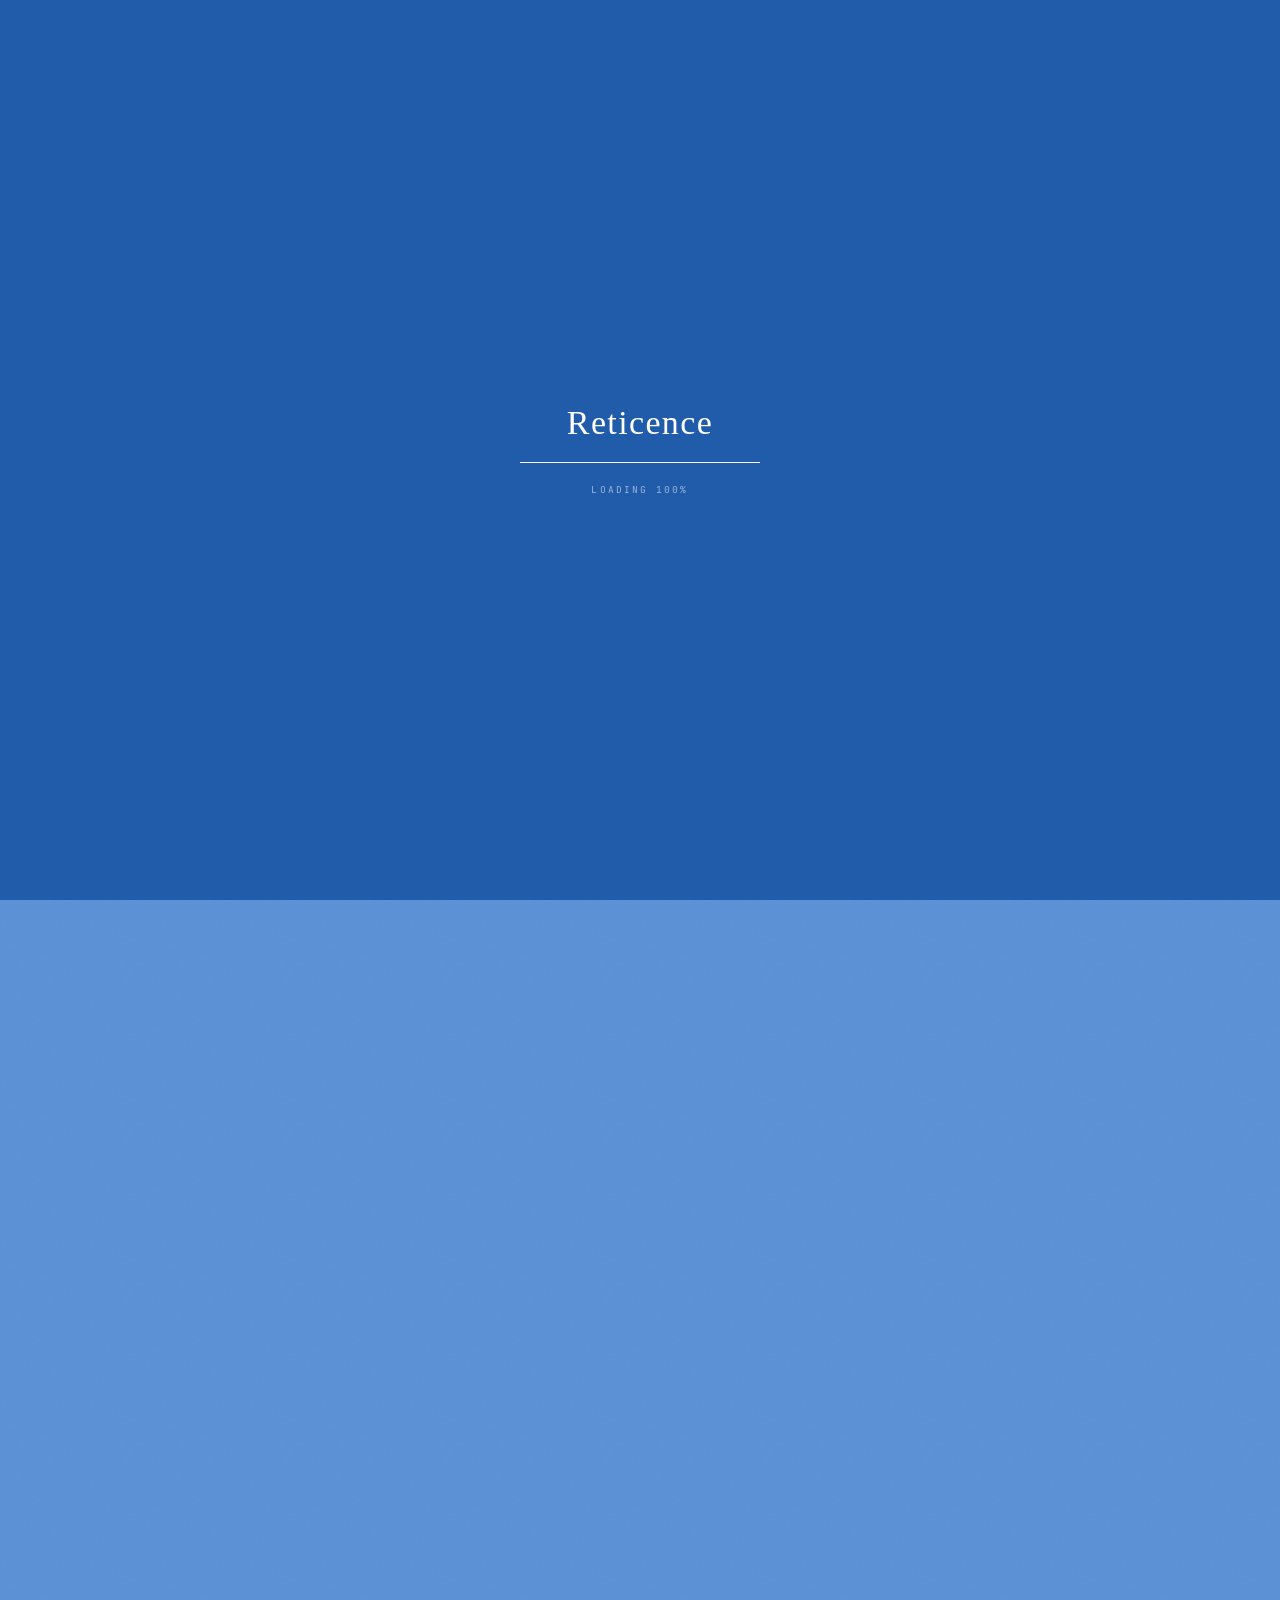
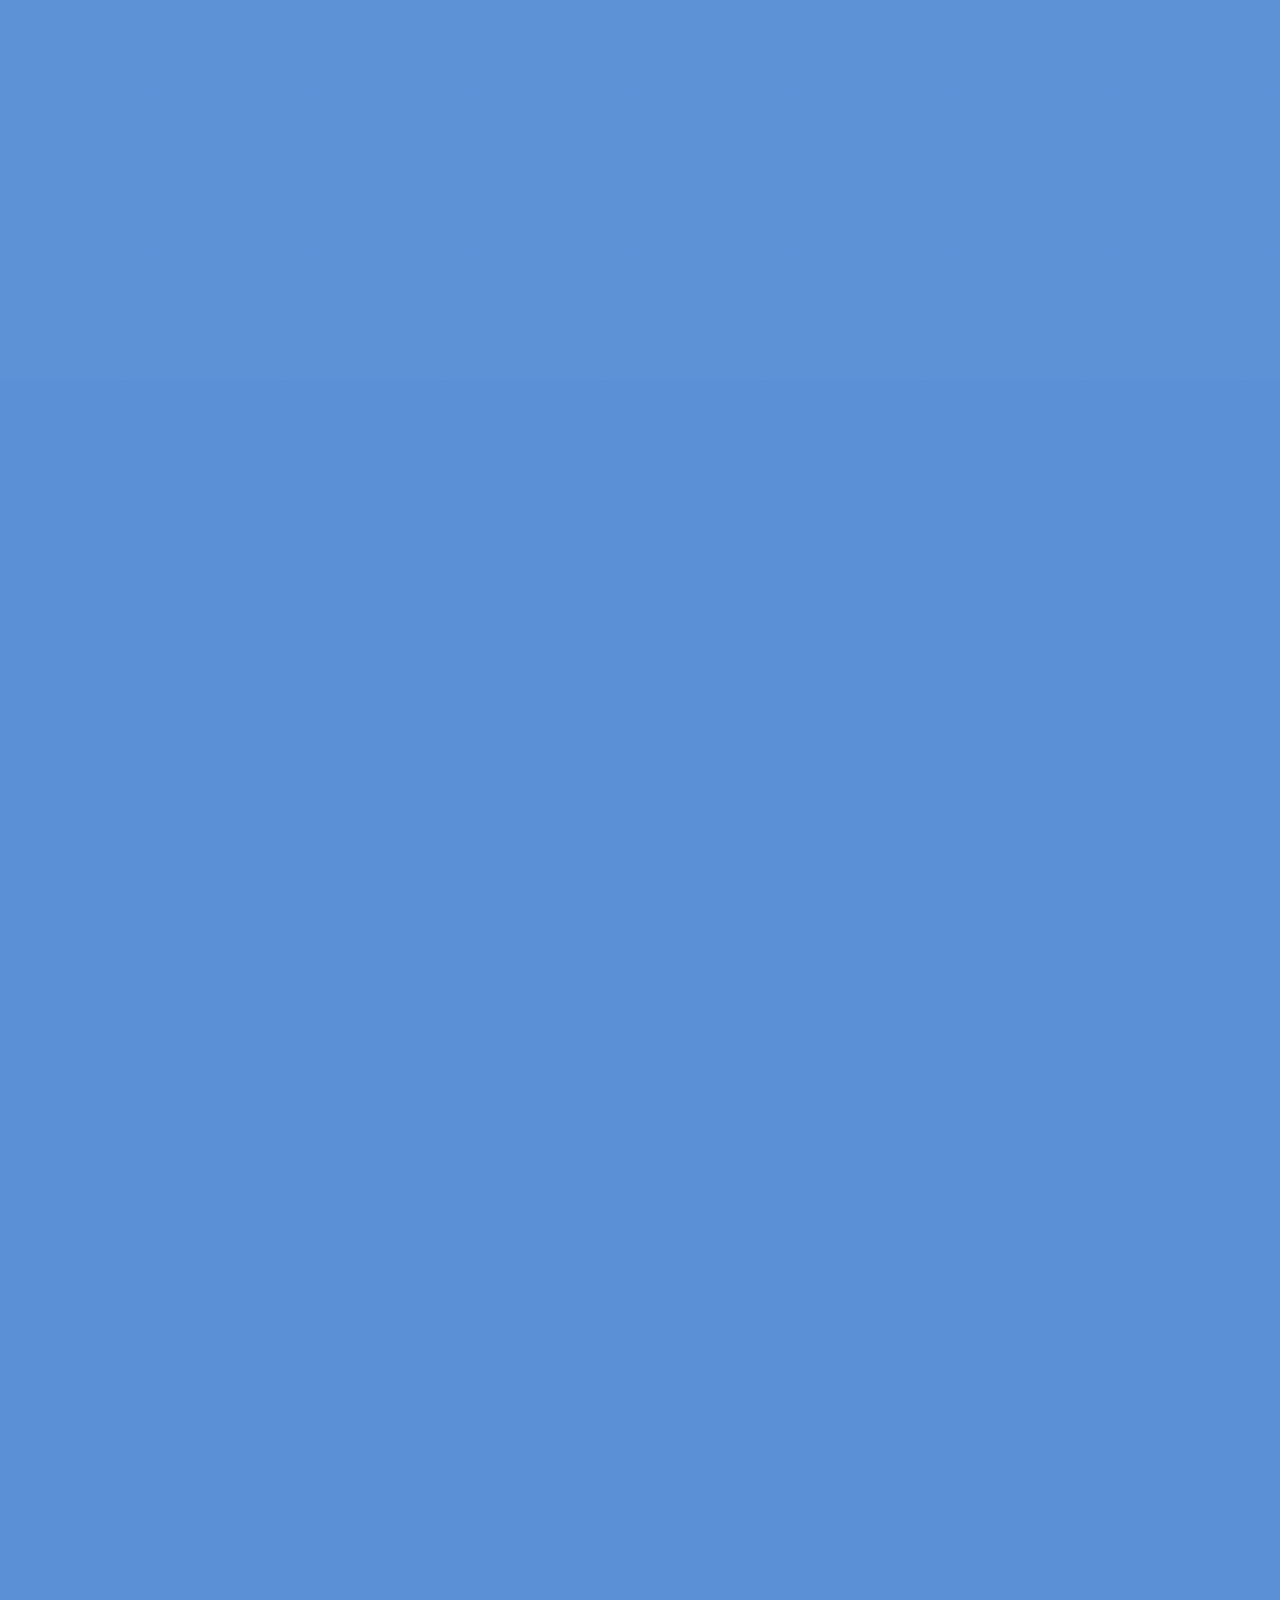
==== commit d4c57b90: "Rebrand to Reticence with scroll-film landing, sky app theme, new logo Landing (index.html) rebuilt " ====
--- a/index.html
+++ b/index.html
@@ -1,91 +1,930 @@
 <!DOCTYPE html>
 <html lang="en">
 <head>
-  <meta charset="UTF-8" />
-  <meta name="viewport" content="width=device-width, initial-scale=1" />
-  <title>Roxx — Own the future of your assets</title>
-  <meta name="description" content="Roxx on Robinhood Chain. Own the future of your assets — mint rETH and put your ETH to work." />
-  <link rel="icon" type="image/png" href="logo.png" />
-
-  <link rel="preconnect" href="https://fonts.googleapis.com" />
-  <link rel="preconnect" href="https://fonts.gstatic.com" crossorigin />
-  <link href="https://fonts.googleapis.com/css2?family=Instrument+Serif:ital@0;1&display=swap" rel="stylesheet" />
-  <link href="https://fonts.googleapis.com/css2?family=JetBrains+Mono:wght@400;500&display=swap" rel="stylesheet" />
-
-  <link rel="stylesheet" href="css/style.css" />
-  <script>document.documentElement.classList.add('js');</script>
+<meta charset="UTF-8">
+<meta name="viewport" content="width=device-width, initial-scale=1.0, viewport-fit=cover">
+<title>Reticence — Own the future of your assets</title>
+<meta name="description" content="Reticence on Robinhood Chain. Own the future of your assets — mint rETH and put your ETH to work.">
+<link rel="icon" type="image/png" href="logo.png">
+<link rel="apple-touch-icon" href="apple-touch-icon.png">
+
+<link rel="preconnect" href="https://fonts.googleapis.com">
+<link rel="preconnect" href="https://fonts.gstatic.com" crossorigin>
+<link rel="preconnect" href="https://d2ol7oe51mr4n9.cloudfront.net" crossorigin>
+<link href="https://db.onlinewebfonts.com/c/157aa88d85ea328fb5d533dfa569333b?family=TT+Ramillas+Regular" rel="stylesheet">
+<link href="https://fonts.googleapis.com/css2?family=Inter:wght@300;400;500&family=JetBrains+Mono:wght@400;500&display=swap" rel="stylesheet">
+
+<style>
+/* ============================================================
+   RETICENCE — scroll-film landing
+   Background video scrubbed by scroll, four cross-fading panels,
+   then a pixel-dithered hole reveals the rETH details section.
+   ============================================================ */
+:root{
+  --ink:#ffffff;
+  --ink-dim:rgba(255,255,255,.72);
+  --black:#080a0d;
+  --sky:#5b8fd6;
+  --pad:clamp(20px,3.6vw,56px);
+  --rail:clamp(52px,5.3vw,108px);
+  --bar:var(--rail);
+  --line:rgba(255,255,255,.24);
+  --ease:cubic-bezier(.22,.61,.36,1);
+  --serif:'TT Ramillas Regular',Georgia,'Times New Roman',serif;
+  --sans:Inter,system-ui,-apple-system,'Helvetica Neue',Arial,sans-serif;
+  --monof:'JetBrains Mono',ui-monospace,'SF Mono',Menlo,monospace;
+}
+*{margin:0;padding:0;box-sizing:border-box}
+html{scroll-behavior:auto;-webkit-text-size-adjust:100%;text-size-adjust:100%}
+body{
+  background:var(--sky);
+  color:var(--ink);
+  font-family:var(--sans);
+  -webkit-font-smoothing:antialiased;
+  -moz-osx-font-smoothing:grayscale;
+  overflow-x:hidden;
+  overflow-y:hidden; /* released by JS once the film is ready */
+}
+::selection{background:#fff;color:#08203f}
+a{color:inherit}
+button{font:inherit;color:inherit}
+
+/* ---------- layer stack ---------- */
+#bg{
+  position:fixed;inset:0;z-index:0;overflow:hidden;
+  background:linear-gradient(180deg,#6ba0e0,#4a7fc4);
+  will-change:transform;transform-origin:50% 50%;
+}
+#film{
+  width:100%;height:100%;display:block;object-fit:cover;
+  will-change:transform;transform:translateZ(0);
+}
+#scroll-track{position:relative;z-index:1;height:520vh;pointer-events:none}
+#grain{
+  position:fixed;inset:-120%;z-index:2;opacity:.16;pointer-events:none;mix-blend-mode:overlay;
+  background:url("data:image/svg+xml,%3Csvg xmlns='http://www.w3.org/2000/svg' width='160' height='160'%3E%3Cfilter id='n'%3E%3CfeTurbulence type='fractalNoise' baseFrequency='.85' numOctaves='3' stitchTiles='stitch'/%3E%3C/filter%3E%3Crect width='100%25' height='100%25' filter='url(%23n)' opacity='.5'/%3E%3C/svg%3E");
+  animation:grain 1.1s steps(3) infinite;
+}
+@keyframes grain{
+  0%{transform:translate(0,0)}
+  33%{transform:translate(-2%,1%)}
+  66%{transform:translate(1%,-2%)}
+  100%{transform:translate(0,0)}
+}
+#hole{position:fixed;inset:0;z-index:4;width:100%;height:100%;pointer-events:none;visibility:hidden}
+#work{position:fixed;inset:0;z-index:5;overflow:hidden;background:#7fa9d8;visibility:hidden}
+#work.live{visibility:visible}
+#stage{position:fixed;inset:0;z-index:10;pointer-events:none}
+#hint{z-index:30}
+.rail{z-index:35}
+nav{z-index:40}
+#boot{z-index:100}
+
+/* ---------- chrome ---------- */
+.mono{font-family:var(--monof);font-size:9.5px;letter-spacing:.22em;text-transform:uppercase}
+
+nav{
+  position:fixed;top:0;left:0;right:0;height:var(--bar);
+  display:flex;align-items:center;justify-content:space-between;
+}
+nav::after{
+  content:"";position:absolute;left:0;right:0;bottom:0;height:1px;
+  background:var(--line);opacity:var(--cl,1);
+}
+.brand{
+  width:var(--rail);height:100%;display:flex;align-items:center;justify-content:center;
+  color:#fff;text-decoration:none;
+}
+.brand img{width:clamp(26px,2.5vw,40px);height:auto;display:block;filter:drop-shadow(0 2px 10px rgba(6,16,36,.25))}
+.nav-r{display:flex;align-items:center;gap:clamp(16px,2vw,30px);padding-right:var(--pad)}
+.nav-link{color:rgba(255,255,255,.85);text-decoration:none;transition:color .35s var(--ease)}
+.nav-link:hover{color:#fff}
+.nav-x{
+  display:inline-grid;place-items:center;width:30px;height:30px;
+  border:1px solid rgba(255,255,255,.34);border-radius:2px;color:#fff;text-decoration:none;
+  transition:background .35s var(--ease),color .35s var(--ease),border-color .35s var(--ease),transform .35s var(--ease);
+}
+.nav-x svg{width:13px;height:13px;fill:currentColor;display:block}
+.nav-x:hover{background:#fff;color:var(--black);border-color:#fff;transform:translateY(-1px)}
+
+.btn{
+  display:inline-flex;align-items:center;gap:14px;
+  background:var(--black);color:#fff;border:0;border-radius:3px;
+  padding:6px 6px 6px 14px;
+  font-family:var(--monof);font-size:9.5px;letter-spacing:.2em;text-transform:uppercase;
+  text-decoration:none;white-space:nowrap;cursor:pointer;
+  transition:background .35s var(--ease),transform .35s var(--ease),color .35s var(--ease);
+}
+.btn:hover{background:#fff;color:var(--black);transform:translateY(-1px)}
+.btn .arw{
+  display:inline-grid;place-items:center;width:20px;height:20px;
+  border:1px solid rgba(255,255,255,.38);border-radius:2px;
+  font-size:10px;letter-spacing:0;
+  transition:transform .35s var(--ease),border-color .35s var(--ease);
+}
+.btn:hover .arw{transform:translateX(3px);border-color:rgba(8,10,13,.3)}
+.btn--sm{padding:5px 5px 5px 12px}
+
+.rail{
+  position:fixed;left:0;top:0;bottom:0;width:var(--rail);
+  display:flex;flex-direction:column;align-items:center;
+  padding:var(--bar) 0 calc(var(--pad)*.7);pointer-events:none;
+}
+.rail::after{
+  content:"";position:absolute;top:0;bottom:0;right:0;width:1px;
+  background:var(--line);opacity:var(--cl,1);
+}
+.dots{display:grid;grid-template-columns:3px 3px;gap:3px;margin-top:calc(var(--rail)/2 - 4.5px);opacity:.9}
+.dots i{display:block;width:3px;height:3px;background:#fff}
+.ticks{
+  position:absolute;left:calc(100% - 1px);top:calc(var(--bar) + var(--rail));
+  display:flex;flex-direction:column;gap:clamp(20px,1.4vw,28px);
+}
+.ticks i{
+  display:block;width:7px;height:1px;background:rgba(255,255,255,.4);
+  transition:width .45s var(--ease),background .45s var(--ease);
+}
+.ticks i.on{width:14px;background:#fff}
+
+#hint{
+  position:fixed;bottom:22px;left:50%;transform:translateX(-50%);
+  display:flex;flex-direction:column;align-items:center;gap:8px;
+  color:rgba(255,255,255,.7);pointer-events:none;
+  transition:opacity .5s var(--ease);
+}
+#hint .bar{width:1px;height:26px;background:linear-gradient(#fff,transparent);animation:drop 1.9s var(--ease) infinite}
+@keyframes drop{
+  0%{transform:scaleY(0);transform-origin:top}
+  45%{transform:scaleY(1);transform-origin:top}
+  55%{transform:scaleY(1);transform-origin:bottom}
+  100%{transform:scaleY(0);transform-origin:bottom}
+}
+
+#boot{
+  position:fixed;inset:0;background:#205CA9;
+  display:flex;flex-direction:column;align-items:center;justify-content:center;gap:20px;
+  transition:opacity .9s var(--ease),visibility .9s var(--ease);
+}
+#boot.done{opacity:0;visibility:hidden}
+#boot .mark{font-family:var(--serif);font-size:34px;letter-spacing:.04em}
+#boot .track{position:relative;display:block;width:min(240px,52vw);height:1px;background:rgba(255,255,255,.2)}
+#boot .track i{position:absolute;left:0;top:0;height:100%;width:0;background:#fff;transition:width .3s linear}
+#boot .pct{color:rgba(255,255,255,.55)}
+
+/* ---------- panels ---------- */
+.panel{
+  position:absolute;inset:0;
+  padding:0 var(--pad) 0 calc(var(--rail) + var(--pad)*.8);
+  display:flex;flex-direction:column;justify-content:center;
+  opacity:0;will-change:opacity,transform;
+}
+.panel>*{pointer-events:auto}
+.inner{max-width:min(1440px,100%);width:100%;margin:0}
+
+h1,h2{
+  font-family:var(--serif);font-weight:400;line-height:.94;letter-spacing:-.018em;
+  font-size:clamp(46px,7.1vw,108px);
+  text-shadow:0 2px 40px rgba(6,16,36,.28);
+}
+h1,:where(.framed) h2{font-size:clamp(42px,4.3vw,96px);line-height:1;letter-spacing:-.022em}
+.hero,.framed{justify-content:flex-end;padding-bottom:calc(31vh + clamp(36px,6.4vh,72px))}
+.lede{font-size:clamp(13px,1.06vw,16px);font-weight:300;line-height:1.62;max-width:34ch}
+.hero .lede{
+  font-family:var(--serif);font-size:clamp(17px,1.22vw,26px);font-weight:400;
+  line-height:1.02;letter-spacing:-.015em;color:#fff;margin-top:clamp(16px,1.5vw,30px);
+}
+.cta-row{display:flex;align-items:center;flex-wrap:wrap;gap:12px}
+.hero .cta-row{margin-top:clamp(26px,3vw,60px)}
+
+/* token CA chip (address to be announced at launch) */
+.ca{
+  display:inline-flex;align-items:center;flex-wrap:wrap;gap:10px;max-width:100%;
+  padding:5px 10px 5px 6px;border:1px solid var(--line);border-radius:3px;
+}
+.ca__addr{font-family:var(--monof);font-size:9.5px;letter-spacing:.14em;text-transform:uppercase;color:rgba(255,255,255,.92)}
+
+.footnote{
+  position:absolute;left:0;right:0;top:69%;
+  border-top:1px solid var(--line);
+  padding:clamp(28px,2.6vw,52px) var(--pad) 0 calc(var(--rail) + var(--pad)*.8);
+  display:grid;grid-template-columns:clamp(150px,14vw,280px) minmax(0,26em);align-items:start;
+}
+.framed .footnote{align-items:center}
+.footnote .spark{position:absolute;left:calc(var(--rail) - .5px);top:0;transform:translate(-50%,-50%)}
+.footnote .spark--r{left:calc(86% + .5px)}
+.footnote p{
+  font-size:clamp(12.5px,.78vw,15.5px);line-height:1.34;font-weight:500;letter-spacing:-.025em;
+  color:#fff;text-shadow:0 1px 14px rgba(6,16,36,.3);
+}
+.footnote--short{right:45%;padding-right:0}
+.footnote--wide{grid-template-columns:clamp(150px,14vw,280px) minmax(0,1fr);padding-right:calc(14% + var(--pad))}
+.tag{
+  display:inline-block;justify-self:start;padding:6px 8px;border-radius:2px;
+  background:rgba(255,255,255,.16);color:rgba(255,255,255,.9);
+  font-size:8.5px;line-height:1;white-space:nowrap;
+}
+.vrule{position:absolute;top:0;bottom:0;left:86%;width:1px;background:var(--line)}
+.kicker{
+  position:absolute;top:calc(var(--bar) + var(--rail));left:calc(var(--rail) - 1px);
+  transform:translateY(-50%);display:flex;align-items:center;gap:12px;color:#fff;
+}
+.kicker::before{content:"";display:block;width:22px;height:1px;background:#fff}
+
+/* Trusted-by marquee (panel 2) */
+.marquee{
+  position:relative;overflow:hidden;width:100%;min-width:0;
+  -webkit-mask-image:linear-gradient(to right,transparent,#000 12%,#000 88%,transparent);
+  mask-image:linear-gradient(to right,transparent,#000 12%,#000 88%,transparent);
+}
+.marquee__track{display:flex;width:max-content;animation:marquee 20s linear infinite}
+.logo{display:flex;align-items:center;gap:10px;margin:0 22px;color:rgba(255,255,255,.82)}
+.logo svg{width:18px;height:18px;flex-shrink:0;stroke:currentColor}
+.logo__name{font-family:var(--serif);font-size:clamp(17px,1.3vw,22px);letter-spacing:-.01em;white-space:nowrap}
+@keyframes marquee{from{transform:translateX(0)}to{transform:translateX(-50%)}}
+
+/* closing frame */
+.frame{position:absolute;inset:0;opacity:0;pointer-events:none}
+.frame i{position:absolute;left:0;top:0;display:block;background:var(--line);will-change:transform}
+.fv{width:1px;height:100%}
+.fh{width:100%;height:1px}
+.fv--l{transform:translateX(var(--x1,0px))}
+.fv--r{transform:translateX(var(--x2,0px))}
+.fh--t{transform:translateY(var(--y1,0px))}
+.fh--b{transform:translateY(var(--y2,0px))}
+.frame svg{position:absolute;left:-5.5px;top:-5.5px;will-change:transform}
+.s-tl{transform:translate(var(--x1,0px),var(--y1,0px))}
+.s-tr{transform:translate(var(--x2,0px),var(--y1,0px))}
+.s-bl{transform:translate(var(--x1,0px),var(--y2,0px))}
+.s-br{transform:translate(var(--x2,0px),var(--y2,0px))}
+
+/* ---------- section 5: rETH details ---------- */
+.work-bg{position:absolute;top:0;left:0;width:100%;height:auto;display:block;transform-origin:50% 0;will-change:transform}
+.work-rule{position:absolute;top:0;bottom:0;left:62%;width:1px;background:var(--line)}
+.work-scroll{position:absolute;left:0;right:0;top:0;will-change:transform}
+.work-ticks i{position:absolute;left:62%;width:30px;height:1px;background:rgba(255,255,255,.72)}
+.work-ticks i:nth-child(5n+4){width:44px}
+.work-col{position:absolute;left:calc(62% + 34px);top:20vh;width:min(380px,30vw)}
+.work-item+.work-item{margin-top:30vh}
+.work-item h3{
+  font-family:var(--serif);font-weight:400;font-size:clamp(22px,1.9vw,34px);
+  line-height:1.14;letter-spacing:-.018em;margin-top:14px;
+}
+.work-item p{
+  margin-top:clamp(22px,2.6vw,40px);font-size:clamp(13px,.85vw,16px);
+  line-height:1.3;font-weight:500;letter-spacing:-.025em;
+}
+.work-item .btn{margin-top:26px}
+.work-meta{
+  margin-top:clamp(22px,2.6vw,40px);display:grid;gap:9px;
+  font-family:var(--monof);font-size:9px;letter-spacing:.14em;text-transform:uppercase;color:rgba(255,255,255,.72);
+}
+.work-meta div{display:flex;justify-content:space-between;align-items:baseline;gap:14px;padding-bottom:9px;border-bottom:1px solid var(--line)}
+.work-meta dd{color:#fff;text-align:right}
+.work-meta code{font:inherit;letter-spacing:.02em;text-transform:none;overflow-wrap:anywhere}
+.work-links{margin-top:16px;display:flex;flex-wrap:wrap;gap:8px 18px}
+.work-links a{
+  font-family:var(--monof);font-size:9px;letter-spacing:.16em;text-transform:uppercase;
+  color:#fff;text-decoration:none;padding-bottom:2px;border-bottom:1px solid rgba(255,255,255,.4);
+  transition:border-color .35s var(--ease);
+}
+.work-links a:hover{border-color:#fff}
+.work-item .work-copy{margin-top:22px;font-family:var(--monof);font-size:9px;line-height:1.6;letter-spacing:.14em;text-transform:uppercase;color:rgba(255,255,255,.55)}
+.work-pct{
+  position:absolute;left:62%;bottom:clamp(28px,5vh,52px);transform:translateX(-50%);
+  padding:3px 0;color:rgba(255,255,255,.85);font-size:8.5px;
+}
+.work-fade{opacity:0;transition:opacity .9s var(--ease)}
+#work.on .work-fade{opacity:1}
+.work-item{transform:translateY(18px);transition:transform 1.1s var(--ease)}
+#work.on .work-item{transform:none}
+
+/* ---------- responsive ---------- */
+@media (max-width:900px){
+  :root{--rail:34px;--bar:56px}
+  h1,h2{font-size:clamp(36px,9.5vw,72px)}
+  h1,:where(.framed) h2{font-size:clamp(34px,7vw,60px)}
+  .kicker{position:static;transform:none;align-self:flex-start;margin-bottom:16px}
+  .vrule{display:none}
+  .footnote{
+    display:flex;flex-direction:column;gap:10px;position:static;
+    margin-top:clamp(20px,4vw,32px);padding:clamp(16px,3vw,22px) 0 0;
+  }
+  .footnote,.framed .footnote{align-items:flex-start}
+  .footnote .spark{display:none}
+  .footnote p{max-width:none}
+  .footnote--wide{padding-right:0}
+  .panel{
+    justify-content:flex-end;
+    padding-top:calc(68px + env(safe-area-inset-top));
+    padding-bottom:calc(120px + env(safe-area-inset-bottom));
+  }
+  #work .kicker{position:absolute;top:calc(var(--bar) + 28px);left:calc(var(--rail) + var(--pad)*.8);transform:none;margin:0}
+  #work .work-rule,.work-ticks i,.work-pct{left:calc(var(--rail) + var(--pad)*.8)}
+  .work-ticks i,.work-ticks i:nth-child(5n+4){width:16px}
+  #work .work-col{left:calc(var(--rail) + var(--pad)*.8 + 28px);right:var(--pad);width:auto;top:30vh}
+}
+@media (max-width:600px){
+  :root{--pad:clamp(16px,4.8vw,24px);--rail:0px}
+  .rail{display:none}
+  nav{
+    height:calc(var(--bar) + env(safe-area-inset-top));
+    padding-top:env(safe-area-inset-top);
+    padding-left:calc(var(--pad) + env(safe-area-inset-left));
+    padding-right:calc(var(--pad) + env(safe-area-inset-right));
+  }
+  .brand{width:auto}
+  .nav-r{padding-right:0;gap:14px}
+  .nav-r .btn{display:none}
+  .panel{
+    padding-left:calc(var(--pad) + env(safe-area-inset-left));
+    padding-right:calc(var(--pad) + env(safe-area-inset-right));
+    padding-top:calc(64px + env(safe-area-inset-top));
+    padding-bottom:calc(100px + env(safe-area-inset-bottom));
+  }
+  h1,h2{font-size:clamp(30px,11vw,48px);line-height:.98}
+  .lede,.hero .lede{font-size:14px;max-width:none}
+  .footnote{margin-top:clamp(24px,5vw,36px);padding-bottom:env(safe-area-inset-bottom)}
+  .footnote p{font-size:11px;line-height:1.6}
+  .footnote .mono{white-space:normal}
+  .btn{justify-content:center;min-height:44px;padding:8px 8px 8px 16px}
+  .btn--sm{min-height:40px;padding:6px 6px 6px 13px}
+  #hint{bottom:calc(14px + env(safe-area-inset-bottom))}
+  #boot .mark{font-size:28px}
+}
+@media (max-width:380px){
+  .nav-r{gap:10px}
+  .nav-x{width:26px;height:26px}
+  h1,h2{font-size:clamp(28px,10.5vw,40px)}
+  .mono{font-size:8.5px;letter-spacing:.18em}
+  .btn{font-size:8.5px;letter-spacing:.16em;gap:10px}
+}
+@media (max-height:500px) and (orientation:landscape){
+  .panel{
+    justify-content:center;
+    padding-top:calc(52px + env(safe-area-inset-top));
+    padding-bottom:calc(48px + env(safe-area-inset-bottom));
+  }
+  h1,h2{font-size:clamp(24px,6vh,40px)}
+  .footnote{margin-top:12px}
+  #hint{display:none}
+}
+@media (hover:none){.btn:active{transform:scale(.98)}}
+@media (prefers-reduced-motion:reduce){
+  #grain{display:none}
+  .marquee__track{animation:none}
+}
+</style>
+<script>document.documentElement.classList.add('js');</script>
 </head>
-<body class="cine">
-  <!-- Full-screen background video -->
-  <video class="cine__video" autoplay muted loop playsinline aria-hidden="true"
-         src="https://d8j0ntlcm91z4.cloudfront.net/user_38xzZboKViGWJOttwIXH07lWA1P/hf_20260325_094440_a3592600-bd1e-49e5-9bce-a73662061d83.mp4"></video>
-  <div class="cine__scrim" aria-hidden="true"></div>
-
-  <div class="cine__wrap">
-    <!-- Navbar -->
-    <nav class="cine-nav" aria-label="Primary">
-      <a class="cine-nav__logo" href="index.html" aria-label="Roxx home">
-        <svg viewBox="0 0 40 40" fill="none" aria-hidden="true">
-          <path d="M8 10L14 30L20 16L26 30L32 10" stroke="currentColor" stroke-width="3" stroke-linecap="round" stroke-linejoin="round"/>
-        </svg>
-      </a>
-      <div class="cine-nav__links">
-        <a class="cine-nav__link" href="app.html">Vault</a>
-        <a class="cine-nav__link" href="app.html">Send</a>
-        <a class="cine-nav__link" href="app.html">Receive</a>
-        <a class="cine-nav__link" href="app.html">Trade</a>
-      </div>
-    </nav>
-
-    <!-- Hero -->
-    <main class="cine-main">
-      <div class="cine-hero">
-        <h1 class="cine-hero__heading">
-          Own the future of
-          <span class="cine-glow">
-            your assets.
-            <span class="cine-glow__layer cine-glow__layer--1" aria-hidden="true">your assets.</span>
-            <span class="cine-glow__layer cine-glow__layer--2" aria-hidden="true">your assets.</span>
-          </span>
-        </h1>
-
-        <a class="cine-cta" href="app.html">
-          <span class="cine-cta__blob" aria-hidden="true"></span>
-          <span class="cine-cta__text">Launch your orbit</span>
-        </a>
-
-        <div class="cine-ca" aria-label="$ROXX contract address">
-          <span class="cine-ca__label">$ROXX CA</span>
-          <code class="cine-ca__addr" id="ca-hero">0x8887354ec68471d7be6f3662235c618fd8831f76</code>
-          <button class="cine-ca__btn" type="button" data-copy="#ca-hero">copy</button>
-          <a class="cine-ca__btn" href="https://robinhoodchain.blockscout.com/address/0x8887354ec68471d7be6f3662235c618fd8831f76" target="_blank" rel="noopener">explorer</a>
+<body>
+
+<!-- z0: scroll-scrubbed film -->
+<div id="bg">
+  <video id="film" playsinline webkit-playsinline muted preload="auto" disablepictureinpicture aria-hidden="true"></video>
+</div>
+
+<!-- z1: scroll length -->
+<div id="scroll-track"></div>
+
+<!-- z2: film grain -->
+<div id="grain" aria-hidden="true"></div>
+
+<!-- z4: dithered hole -->
+<canvas id="hole" aria-hidden="true"></canvas>
+
+<!-- z5: section 5 — rETH details -->
+<section id="work" aria-label="rETH details">
+  <img class="work-bg" id="workImg" alt="" decoding="async" src="https://images.higgs.ai/?default=1&amp;output=webp&amp;url=https%3A%2F%2Fd8j0ntlcm91z4.cloudfront.net%2Fuser_38xzZboKViGWJOttwIXH07lWA1P%2Fhf_20260911_080319_f920a7fa-2033-49f5-8106-535c7a58419d.png&amp;w=1920&amp;q=85">
+  <span class="mono kicker work-fade">rETH details</span>
+  <i class="work-rule work-fade"></i>
+  <div class="work-scroll" id="workScroll">
+    <div class="work-ticks work-fade" id="workTicks"></div>
+    <div class="work-col work-fade" id="workCol">
+
+      <article class="work-item">
+        <span class="mono tag">Robinhood Chain</span>
+        <h3>Mint rETH 1:1 with ETH on Robinhood Chain.</h3>
+        <p>Deposit ETH to mint rETH. Its value accrues as the protocol adds yield, and you can withdraw to ETH at the current rate anytime.</p>
+      </article>
+
+      <article class="work-item">
+        <span class="mono tag">Target yield</span>
+        <h3>~8% APY · variable</h3>
+        <p>Yield is generated by the protocol's staking and lending and returned to the vault.</p>
+      </article>
+
+      <article class="work-item">
+        <span class="mono tag">Backing</span>
+        <h3>100% ETH</h3>
+        <p>The rate reflects the ETH actually backing rETH — it is variable and not guaranteed.</p>
+      </article>
+
+      <article class="work-item">
+        <span class="mono tag">Operator</span>
+        <h3>Add yield to the vault</h3>
+        <p>Send ETH earned by the protocol's staking and lending into the vault. This mints no rETH, so it raises the redemption value of every rETH holder. Anyone can top up; typically only the protocol does.</p>
+      </article>
+
+      <article class="work-item">
+        <span class="mono tag">Contract</span>
+        <h3>Own the future of your assets.</h3>
+        <dl class="work-meta">
+          <div><dt>Network</dt><dd>Robinhood Chain</dd></div>
+          <div><dt>Chain ID</dt><dd>4663</dd></div>
+          <div><dt>Symbol</dt><dd>rETH</dd></div>
+          <div><dt>CA</dt><dd><code>0x7D2c73f3791268e45c957b75D6aBFde707FA6000</code></dd></div>
+        </dl>
+        <div class="work-links">
+          <a href="https://robinhoodchain.blockscout.com/address/0x7D2c73f3791268e45c957b75D6aBFde707FA6000" target="_blank" rel="noopener">View on Blockscout</a>
+          <a href="https://x.com/TryReticence" target="_blank" rel="noopener">@TryReticence on X</a>
+        </div>
+        <a href="app.html" class="btn">Launch your orbit <span class="arw">&#8594;</span></a>
+        <p class="work-copy">© <span id="year"></span> Reticence Protocol · [ rETH ] · MAINNET</p>
+      </article>
+
+    </div>
+  </div>
+  <span class="mono work-pct work-fade" id="workPct">0%</span>
+</section>
+
+<!-- z10: the four panels + closing frame -->
+<div id="stage">
+
+  <!-- 1 · hero -->
+  <section class="panel hero" data-panel>
+    <div class="inner">
+      <h1>Own the future of your assets.</h1>
+      <p class="lede">Mint rETH and put your ETH to work.</p>
+      <div class="cta-row">
+        <a href="app.html" class="btn">Launch your orbit <span class="arw">&#8594;</span></a>
+        <div class="ca" aria-label="$RETICENCE contract address">
+          <span class="mono tag">$RETICENCE CA</span>
+          <span class="ca__addr">To Be Announced</span>
         </div>
       </div>
-
-      <!-- Trusted-by marquee -->
-      <div class="cine-marquee-wrap">
-        <p class="cine-marquee__label">Trusted by top builders</p>
-        <div class="cine-marquee">
-          <div class="cine-marquee__track">
-            <!-- set 1 -->
-            <span class="cine-logo"><svg viewBox="0 0 24 24" fill="none" stroke-width="2" stroke-linecap="round" stroke-linejoin="round"><circle cx="12" cy="12" r="4"/><path d="M12 2v2M12 20v2M4.93 4.93l1.41 1.41M17.66 17.66l1.41 1.41M2 12h2M20 12h2M6.34 17.66l-1.41 1.41M19.07 4.93l-1.41 1.41"/></svg><span class="cine-logo__name">Nebulon</span></span>
-            <span class="cine-logo"><svg viewBox="0 0 24 24" fill="none" stroke-width="2" stroke-linecap="round" stroke-linejoin="round"><path d="M21 8a2 2 0 0 0-1-1.73l-7-4a2 2 0 0 0-2 0l-7 4A2 2 0 0 0 3 8v8a2 2 0 0 0 1 1.73l7 4a2 2 0 0 0 2 0l7-4A2 2 0 0 0 21 16Z"/><path d="m3.3 7 8.7 5 8.7-5M12 22V12"/></svg><span class="cine-logo__name">Prismify</span></span>
-            <span class="cine-logo"><svg viewBox="0 0 24 24" fill="none" stroke-width="2" stroke-linecap="round" stroke-linejoin="round"><path d="M11.5 2.8 14 8l5.7.5-4.3 3.8 1.3 5.6L11.5 15l-5.2 2.9 1.3-5.6L3.3 8.5 9 8Z"/></svg><span class="cine-logo__name">Nova Labs</span></span>
-            <span class="cine-logo"><svg viewBox="0 0 24 24" fill="none" stroke-width="2" stroke-linecap="round" stroke-linejoin="round"><path d="M20.24 12.24a6 6 0 0 0-8.49-8.49L5 10.5V19h8.5z"/><path d="M16 8 2 22M17.5 15H9"/></svg><span class="cine-logo__name">Zephyr</span></span>
-            <span class="cine-logo"><svg viewBox="0 0 24 24" fill="none" stroke-width="2" stroke-linecap="round" stroke-linejoin="round"><path d="M12 3 9.7 8.7 4 11l5.7 2.3L12 19l2.3-5.7L20 11l-5.7-2.3Z"/></svg><span class="cine-logo__name">Ignite</span></span>
-            <!-- set 2 (seamless loop) -->
-            <span class="cine-logo"><svg viewBox="0 0 24 24" fill="none" stroke-width="2" stroke-linecap="round" stroke-linejoin="round"><circle cx="12" cy="12" r="4"/><path d="M12 2v2M12 20v2M4.93 4.93l1.41 1.41M17.66 17.66l1.41 1.41M2 12h2M20 12h2M6.34 17.66l-1.41 1.41M19.07 4.93l-1.41 1.41"/></svg><span class="cine-logo__name">Nebulon</span></span>
-            <span class="cine-logo"><svg viewBox="0 0 24 24" fill="none" stroke-width="2" stroke-linecap="round" stroke-linejoin="round"><path d="M21 8a2 2 0 0 0-1-1.73l-7-4a2 2 0 0 0-2 0l-7 4A2 2 0 0 0 3 8v8a2 2 0 0 0 1 1.73l7 4a2 2 0 0 0 2 0l7-4A2 2 0 0 0 21 16Z"/><path d="m3.3 7 8.7 5 8.7-5M12 22V12"/></svg><span class="cine-logo__name">Prismify</span></span>
-            <span class="cine-logo"><svg viewBox="0 0 24 24" fill="none" stroke-width="2" stroke-linecap="round" stroke-linejoin="round"><path d="M11.5 2.8 14 8l5.7.5-4.3 3.8 1.3 5.6L11.5 15l-5.2 2.9 1.3-5.6L3.3 8.5 9 8Z"/></svg><span class="cine-logo__name">Nova Labs</span></span>
-            <span class="cine-logo"><svg viewBox="0 0 24 24" fill="none" stroke-width="2" stroke-linecap="round" stroke-linejoin="round"><path d="M20.24 12.24a6 6 0 0 0-8.49-8.49L5 10.5V19h8.5z"/><path d="M16 8 2 22M17.5 15H9"/></svg><span class="cine-logo__name">Zephyr</span></span>
-            <span class="cine-logo"><svg viewBox="0 0 24 24" fill="none" stroke-width="2" stroke-linecap="round" stroke-linejoin="round"><path d="M12 3 9.7 8.7 4 11l5.7 2.3L12 19l2.3-5.7L20 11l-5.7-2.3Z"/></svg><span class="cine-logo__name">Ignite</span></span>
-          </div>
+    </div>
+    <div class="footnote">
+      <svg class="spark" width="12" height="12" viewBox="0 0 12 12" aria-hidden="true"><path fill="#fff" d="M6 0C6.4 3.8 8.2 5.6 12 6 8.2 6.4 6.4 8.2 6 12 5.6 8.2 3.8 6.4 0 6 3.8 5.6 5.6 3.8 6 0Z"/></svg>
+      <span class="mono tag">Robinhood Chain</span>
+      <p>Deposit ETH to mint rETH. Its value accrues as the protocol adds yield, and you can withdraw to ETH at the current rate anytime.</p>
+    </div>
+  </section>
+
+  <!-- 2 · framed: rule, right line, two stars, trusted-by marquee -->
+  <section class="panel framed" data-panel>
+    <i class="vrule"></i>
+    <div class="footnote footnote--wide">
+      <svg class="spark" width="12" height="12" viewBox="0 0 12 12" aria-hidden="true"><path fill="#fff" d="M6 0C6.4 3.8 8.2 5.6 12 6 8.2 6.4 6.4 8.2 6 12 5.6 8.2 3.8 6.4 0 6 3.8 5.6 5.6 3.8 6 0Z"/></svg>
+      <svg class="spark spark--r" width="12" height="12" viewBox="0 0 12 12" aria-hidden="true"><path fill="#fff" d="M6 0C6.4 3.8 8.2 5.6 12 6 8.2 6.4 6.4 8.2 6 12 5.6 8.2 3.8 6.4 0 6 3.8 5.6 5.6 3.8 6 0Z"/></svg>
+      <span class="mono tag">Trusted by top builders</span>
+      <div class="marquee" aria-label="Trusted by top builders">
+        <div class="marquee__track">
+          <!-- set 1 -->
+          <span class="logo"><svg viewBox="0 0 24 24" fill="none" stroke-width="2" stroke-linecap="round" stroke-linejoin="round" aria-hidden="true"><circle cx="12" cy="12" r="4"/><path d="M12 2v2M12 20v2M4.93 4.93l1.41 1.41M17.66 17.66l1.41 1.41M2 12h2M20 12h2M6.34 17.66l-1.41 1.41M19.07 4.93l-1.41 1.41"/></svg><span class="logo__name">Nebulon</span></span>
+          <span class="logo"><svg viewBox="0 0 24 24" fill="none" stroke-width="2" stroke-linecap="round" stroke-linejoin="round" aria-hidden="true"><path d="M21 8a2 2 0 0 0-1-1.73l-7-4a2 2 0 0 0-2 0l-7 4A2 2 0 0 0 3 8v8a2 2 0 0 0 1 1.73l7 4a2 2 0 0 0 2 0l7-4A2 2 0 0 0 21 16Z"/><path d="m3.3 7 8.7 5 8.7-5M12 22V12"/></svg><span class="logo__name">Prismify</span></span>
+          <span class="logo"><svg viewBox="0 0 24 24" fill="none" stroke-width="2" stroke-linecap="round" stroke-linejoin="round" aria-hidden="true"><path d="M11.5 2.8 14 8l5.7.5-4.3 3.8 1.3 5.6L11.5 15l-5.2 2.9 1.3-5.6L3.3 8.5 9 8Z"/></svg><span class="logo__name">Nova Labs</span></span>
+          <span class="logo"><svg viewBox="0 0 24 24" fill="none" stroke-width="2" stroke-linecap="round" stroke-linejoin="round" aria-hidden="true"><path d="M20.24 12.24a6 6 0 0 0-8.49-8.49L5 10.5V19h8.5z"/><path d="M16 8 2 22M17.5 15H9"/></svg><span class="logo__name">Zephyr</span></span>
+          <span class="logo"><svg viewBox="0 0 24 24" fill="none" stroke-width="2" stroke-linecap="round" stroke-linejoin="round" aria-hidden="true"><path d="M12 3 9.7 8.7 4 11l5.7 2.3L12 19l2.3-5.7L20 11l-5.7-2.3Z"/></svg><span class="logo__name">Ignite</span></span>
+          <!-- set 2 (seamless loop) -->
+          <span class="logo" aria-hidden="true"><svg viewBox="0 0 24 24" fill="none" stroke-width="2" stroke-linecap="round" stroke-linejoin="round"><circle cx="12" cy="12" r="4"/><path d="M12 2v2M12 20v2M4.93 4.93l1.41 1.41M17.66 17.66l1.41 1.41M2 12h2M20 12h2M6.34 17.66l-1.41 1.41M19.07 4.93l-1.41 1.41"/></svg><span class="logo__name">Nebulon</span></span>
+          <span class="logo" aria-hidden="true"><svg viewBox="0 0 24 24" fill="none" stroke-width="2" stroke-linecap="round" stroke-linejoin="round"><path d="M21 8a2 2 0 0 0-1-1.73l-7-4a2 2 0 0 0-2 0l-7 4A2 2 0 0 0 3 8v8a2 2 0 0 0 1 1.73l7 4a2 2 0 0 0 2 0l7-4A2 2 0 0 0 21 16Z"/><path d="m3.3 7 8.7 5 8.7-5M12 22V12"/></svg><span class="logo__name">Prismify</span></span>
+          <span class="logo" aria-hidden="true"><svg viewBox="0 0 24 24" fill="none" stroke-width="2" stroke-linecap="round" stroke-linejoin="round"><path d="M11.5 2.8 14 8l5.7.5-4.3 3.8 1.3 5.6L11.5 15l-5.2 2.9 1.3-5.6L3.3 8.5 9 8Z"/></svg><span class="logo__name">Nova Labs</span></span>
+          <span class="logo" aria-hidden="true"><svg viewBox="0 0 24 24" fill="none" stroke-width="2" stroke-linecap="round" stroke-linejoin="round"><path d="M20.24 12.24a6 6 0 0 0-8.49-8.49L5 10.5V19h8.5z"/><path d="M16 8 2 22M17.5 15H9"/></svg><span class="logo__name">Zephyr</span></span>
+          <span class="logo" aria-hidden="true"><svg viewBox="0 0 24 24" fill="none" stroke-width="2" stroke-linecap="round" stroke-linejoin="round"><path d="M12 3 9.7 8.7 4 11l5.7 2.3L12 19l2.3-5.7L20 11l-5.7-2.3Z"/></svg><span class="logo__name">Ignite</span></span>
         </div>
       </div>
-    </main>
+    </div>
+  </section>
+
+  <!-- 3 · framed: the vault -->
+  <section class="panel framed" data-panel>
+    <span class="mono kicker">Vault</span>
+    <i class="vrule"></i>
+    <div class="inner">
+      <h2>Mint rETH and<br>put your ETH to work.</h2>
+    </div>
+    <div class="footnote footnote--short">
+      <svg class="spark" width="12" height="12" viewBox="0 0 12 12" aria-hidden="true"><path fill="#fff" d="M6 0C6.4 3.8 8.2 5.6 12 6 8.2 6.4 6.4 8.2 6 12 5.6 8.2 3.8 6.4 0 6 3.8 5.6 5.6 3.8 6 0Z"/></svg>
+      <span class="mono tag">Mint rETH</span>
+      <p>Mint rETH 1:1 with ETH on Robinhood Chain.</p>
+    </div>
+  </section>
+
+  <!-- 4 · the frame closes in -->
+  <section class="panel" id="details" data-panel>
+    <span class="mono kicker">[ rETH ] · MAINNET</span>
+  </section>
+
+  <!-- closing frame (sibling of the panels so it doesn't drift with panel 4) -->
+  <div class="frame" id="frame" aria-hidden="true">
+    <i class="fv fv--l"></i>
+    <i class="fv fv--r"></i>
+    <i class="fh fh--t"></i>
+    <i class="fh fh--b"></i>
+    <svg class="s-tl" width="12" height="12" viewBox="0 0 12 12"><path fill="#fff" d="M6 0C6.4 3.8 8.2 5.6 12 6 8.2 6.4 6.4 8.2 6 12 5.6 8.2 3.8 6.4 0 6 3.8 5.6 5.6 3.8 6 0Z"/></svg>
+    <svg class="s-tr" width="12" height="12" viewBox="0 0 12 12"><path fill="#fff" d="M6 0C6.4 3.8 8.2 5.6 12 6 8.2 6.4 6.4 8.2 6 12 5.6 8.2 3.8 6.4 0 6 3.8 5.6 5.6 3.8 6 0Z"/></svg>
+    <svg class="s-bl" width="12" height="12" viewBox="0 0 12 12"><path fill="#fff" d="M6 0C6.4 3.8 8.2 5.6 12 6 8.2 6.4 6.4 8.2 6 12 5.6 8.2 3.8 6.4 0 6 3.8 5.6 5.6 3.8 6 0Z"/></svg>
+    <svg class="s-br" width="12" height="12" viewBox="0 0 12 12"><path fill="#fff" d="M6 0C6.4 3.8 8.2 5.6 12 6 8.2 6.4 6.4 8.2 6 12 5.6 8.2 3.8 6.4 0 6 3.8 5.6 5.6 3.8 6 0Z"/></svg>
   </div>
-
-  <script src="js/config.js"></script>
-  <script src="js/script.js"></script>
+</div>
+
+<!-- z30: scroll hint -->
+<div id="hint" aria-hidden="true">
+  <span class="mono">Scroll</span>
+  <i class="bar"></i>
+</div>
+
+<!-- z35: left rail -->
+<aside class="rail" aria-hidden="true">
+  <div class="dots"><i></i><i></i><i></i><i></i></div>
+  <div class="ticks"><i class="on"></i><i></i><i></i><i></i></div>
+</aside>
+
+<!-- z40: nav -->
+<nav aria-label="Primary">
+  <a class="brand" href="index.html" aria-label="Reticence home">
+    <img src="logo.png" alt="" decoding="async">
+  </a>
+  <div class="nav-r">
+    <a class="mono nav-link" href="app.html">Vault</a>
+    <a class="mono nav-link" href="app.html">Send</a>
+    <a class="mono nav-link" href="app.html">Receive</a>
+    <a class="mono nav-link" href="app.html">Trade</a>
+    <a class="nav-x" href="https://x.com/TryReticence" target="_blank" rel="noopener" aria-label="Reticence on X (opens in new tab)" title="Reticence on X">
+      <svg viewBox="0 0 24 24" aria-hidden="true"><path d="M18.9 2H22l-6.77 7.74L23.2 22h-6.24l-4.89-6.39L6.48 22H3.36l7.24-8.28L2.8 2h6.4l4.42 5.84L18.9 2Zm-1.1 17.9h1.73L8.28 3.98H6.42L17.8 19.9Z"/></svg>
+    </a>
+    <a href="app.html" class="btn btn--sm">Launch your orbit <span class="arw">&#8594;</span></a>
+  </div>
+</nav>
+
+<!-- z100: preloader -->
+<div id="boot" aria-hidden="true">
+  <span class="mark">Reticence</span>
+  <span class="track"><i id="bootbar"></i></span>
+  <span class="pct mono" id="bootpct">Loading 0%</span>
+</div>
+
+<script>
+(function () {
+  'use strict';
+
+  var VIDEO_URL = 'https://d2ol7oe51mr4n9.cloudfront.net/user_38xzZboKViGWJOttwIXH07lWA1P/a2de5392-2df2-4a17-8fca-f5a80414fdd4.mp4';
+
+  var doc = document.documentElement;
+  var $ = function (s) { return document.querySelector(s); };
+  var film = $('#film'), bg = $('#bg'), track = $('#scroll-track'), stage = $('#stage');
+  var boot = $('#boot'), bootbar = $('#bootbar'), bootpct = $('#bootpct'), hint = $('#hint');
+  var navEl = $('nav'), railEl = $('.rail'), frame = $('#frame'), hole = $('#hole');
+  var work = $('#work'), workImg = $('#workImg'), workScroll = $('#workScroll');
+  var workTicks = $('#workTicks'), workCol = $('#workCol'), workPct = $('#workPct');
+  var panels = Array.prototype.slice.call(stage.querySelectorAll('.panel'));
+  var ticks = Array.prototype.slice.call(document.querySelectorAll('.ticks i'));
+
+  function clamp(v, a, b) {
+    if (a === undefined) a = 0;
+    if (b === undefined) b = 1;
+    return v < a ? a : (v > b ? b : v);
+  }
+  function smooth(t) { return t * t * (3 - 2 * t); }
+
+  /* ---------- state ---------- */
+  var L = { w: 0, h: 0, film: 1, hole: 1, work: 1, rail: 0, bar: 0, imgH: 0 };
+  var dur = 0, pending = false, target = 0, current = 0, rafId = null;
+  var lastP = -1, lastOut = -1, lastU = -1, lastR = -1, lastFo = -1, lastActive = -1, covered = false;
+
+  /* ============================================================
+     7.2 LAYOUT / SCROLL BUDGET (px)
+     ============================================================ */
+  function layout() {
+    var w = doc.clientWidth, h = window.innerHeight, bp = window.innerWidth;
+    var perPanel = bp <= 380 ? 155 : bp <= 600 ? 140 : bp <= 900 ? 128 : 118;
+    var runway = bp <= 600 ? 38 : 26;
+    L.w = w; L.h = h;
+    L.film = Math.max(1, (4 * perPanel + runway) / 100 * h - h);
+    L.hole = 1.3 * h;
+    var lastTop = workCol.offsetTop + workCol.lastElementChild.offsetTop;
+    L.work = Math.max(h, lastTop - 0.3 * h);
+    L.rail = railEl.offsetWidth;
+    L.bar = navEl.offsetHeight;
+    L.imgH = (workImg.naturalWidth && workImg.naturalHeight)
+      ? w * workImg.naturalHeight / workImg.naturalWidth
+      : w * 2571 / 1920;
+    track.style.height = (L.film + L.hole + L.work + h) + 'px';
+    var colBottom = workCol.offsetTop + workCol.offsetHeight;
+    buildTicks(colBottom + h);
+    sizeHole();
+    lastP = -1; lastOut = -1; lastU = -1; lastR = -1; lastFo = -1;
+  }
+
+  function buildTicks(span) {
+    var n = Math.ceil(span / 96), html = '';
+    for (var i = 0; i < n; i++) html += '<i style="top:' + ((i + 1) * 96) + 'px"></i>';
+    workTicks.innerHTML = html;
+  }
+
+  /* ============================================================
+     7.1 LOAD / PRELOADER
+     ============================================================ */
+  function setPct(f) {
+    f = clamp(f);
+    bootbar.style.width = (f * 100).toFixed(1) + '%';
+    bootpct.textContent = 'Loading ' + Math.round(f * 100) + '%';
+  }
+
+  function streamVideo() {
+    return fetch(VIDEO_URL, { mode: 'cors', credentials: 'omit' }).then(function (res) {
+      if (!res.ok || !res.body) throw new Error('video fetch failed');
+      var total = parseInt(res.headers.get('content-length') || '0', 10) || 0;
+      var got = 0, chunks = [], reader = res.body.getReader();
+      function pump() {
+        return reader.read().then(function (x) {
+          if (x.done) return chunks;
+          chunks.push(x.value);
+          got += x.value.byteLength;
+          setPct(total ? got / total : Math.min(0.92, got / 12e6));
+          return pump();
+        });
+      }
+      return pump();
+    }).then(function (chunks) {
+      film.src = URL.createObjectURL(new Blob(chunks, { type: 'video/mp4' }));
+    });
+  }
+
+  function directVideo() {
+    return new Promise(function (resolve) {
+      film.src = VIDEO_URL;
+      film.preload = 'auto';
+      var f = 0, done = false;
+      var fake = setInterval(function () { f = Math.min(0.9, f + 0.05); setPct(f); }, 140);
+      var stop = function () {
+        if (done) return;
+        done = true;
+        clearInterval(fake);
+        resolve();
+      };
+      film.addEventListener('canplaythrough', stop, { once: true });
+      film.addEventListener('error', stop, { once: true });
+      setTimeout(stop, 12000);
+      film.load();
+    });
+  }
+
+  function whenLoaded() {
+    return new Promise(function (resolve) {
+      if (film.readyState >= 2) return resolve();
+      var t = setTimeout(resolve, 15000);
+      film.addEventListener('loadeddata', function () { clearTimeout(t); resolve(); }, { once: true });
+    });
+  }
+
+  function wakeDecoder() {
+    var p;
+    try { p = film.play(); } catch (e) { p = null; }
+    if (p && typeof p.then === 'function') {
+      return p.then(function () { film.pause(); }).catch(function () {});
+    }
+    try { film.pause(); } catch (e) {}
+    return Promise.resolve();
+  }
+
+  function load() {
+    streamVideo().catch(directVideo).then(function () {
+      setPct(1);
+      return whenLoaded();
+    }).then(wakeDecoder).then(function () {
+      try { film.currentTime = 0; } catch (e) {}
+      start();
+    });
+  }
+
+  function start() {
+    dur = film.duration;
+    if (!dur || !isFinite(dur)) dur = 12;
+    layout();
+    target = current = window.scrollY;
+    film.addEventListener('seeked', function () { pending = false; });
+    film.addEventListener('error', function () { pending = false; });
+    if (rafId === null) rafId = requestAnimationFrame(loop);
+    boot.classList.add('done');
+    document.body.style.overflowY = 'auto';
+  }
+
+  /* ============================================================
+     7.3 RAF LOOP (smooth chase)
+     ============================================================ */
+  function loop() {
+    rafId = requestAnimationFrame(loop);
+    current += (target - current) * 0.115;
+    if (Math.abs(target - current) < 0.5) current = target;
+
+    var p = clamp(current / L.film);
+    var u = clamp((current - L.film) / L.hole);
+    var r = Math.max(0, current - L.film - L.hole);
+
+    if (dur && !pending) {
+      var t = p * dur;
+      if (Math.abs(film.currentTime - t) > 1 / 90) {
+        pending = true;
+        film.currentTime = t;
+      }
+    }
+
+    var out = 1 - smooth(clamp((u - 0.8) / 0.12));
+    paintUI(p, out);
+    paintHole(u);
+    paintWork(r);
+  }
+
+  document.addEventListener('visibilitychange', function () {
+    if (document.hidden) {
+      if (rafId !== null) { cancelAnimationFrame(rafId); rafId = null; }
+    } else {
+      pending = false;
+      if (rafId === null && dur) rafId = requestAnimationFrame(loop);
+    }
+  });
+
+  /* ============================================================
+     7.4 PANELS
+     ============================================================ */
+  function paintUI(p, out) {
+    if (p === lastP && out === lastOut) return;
+    lastP = p; lastOut = out;
+
+    var n = panels.length, seg = 1 / n;
+    var shift = window.innerWidth <= 600 ? 24 : window.innerWidth <= 900 ? 34 : 46;
+
+    for (var i = 0; i < n; i++) {
+      var local = (p - i * seg) / seg, o = 0, y = 0;
+      if (local > -0.42 && local < 1.42) {
+        var fadeIn = i === 0 ? 1 : smooth(clamp((local + 0.30) / 0.42));
+        var fadeOut = i === n - 1 ? 1 : 1 - smooth(clamp((local - 0.66) / 0.40));
+        o = Math.min(fadeIn, fadeOut);
+        var ly = clamp(local, -0.3, 1.3);
+        if (i === 0) ly = Math.max(ly, 0.5);
+        if (i === n - 1) ly = Math.min(ly, 0.5);
+        y = (0.5 - ly) * shift;
+        if (i === n - 1) o *= out;
+      }
+      var el = panels[i];
+      el.style.opacity = o.toFixed(4);
+      el.style.transform = 'translate3d(0,' + y.toFixed(2) + 'px,0)';
+      el.style.visibility = o < 0.01 ? 'hidden' : 'visible';
+    }
+
+    var active = Math.min(n - 1, Math.floor(p * n));
+    if (active !== lastActive) {
+      for (var k = 0; k < ticks.length; k++) ticks[k].classList.toggle('on', k === active);
+      lastActive = active;
+    }
+
+    hint.style.opacity = p > 0.02 ? 0 : 1;
+    paintFrame((p - 3 * seg) / seg, out);
+  }
+
+  /* ============================================================
+     7.5 CLOSING FRAME
+     ============================================================ */
+  function paintFrame(local, out) {
+    var fo = smooth(clamp((local + 0.30) / 0.42)) * out;
+    if (fo === 0 && lastFo === 0) return;
+    lastFo = fo;
+
+    var t = smooth(clamp(local / 0.8));
+    var lerp = function (a, b) { return a + (b - a) * t; };
+    var w = L.w, h = L.h;
+
+    frame.style.opacity = fo.toFixed(4);
+    frame.style.setProperty('--x1', lerp(L.rail - 1, 0.31 * w).toFixed(2) + 'px');
+    frame.style.setProperty('--x2', lerp(0.86 * w, 0.66 * w).toFixed(2) + 'px');
+    frame.style.setProperty('--y1', lerp(L.bar - 1, 0.14 * h).toFixed(2) + 'px');
+    frame.style.setProperty('--y2', lerp(0.69 * h, 0.57 * h).toFixed(2) + 'px');
+    doc.style.setProperty('--cl', (1 - fo).toFixed(4));
+  }
+
+  /* ============================================================
+     7.6 THE HOLE (dithered opening in the zooming film)
+     ============================================================ */
+  var CELL = 4, FILL = '#7fa9d8';
+  var FRINGE = [[63,102,170],[82,124,190],[112,152,212],[190,214,244],[255,255,255],[206,212,224]];
+  var BAYER4 = [0,8,2,10,12,4,14,6,3,11,1,9,15,7,13,5];
+  var H = { ctx: null, dpr: 1, W: 0, Hh: 0, cols: 0, rows: 0,
+            mask: null, mctx: null, mimg: null, edge: null, ectx: null, eimg: null,
+            v: null, tone: null, vMin: 0, vMax: 1 };
+
+  function sizeHole() {
+    var dpr = Math.min(window.devicePixelRatio || 1, 2), w = L.w, h = L.h;
+    H.dpr = dpr; H.W = Math.round(w * dpr); H.Hh = Math.round(h * dpr);
+    hole.width = H.W; hole.height = H.Hh;
+    H.ctx = hole.getContext('2d');
+
+    var cols = Math.ceil(w / CELL), rows = Math.ceil(h / CELL);
+    H.cols = cols; H.rows = rows;
+    H.mask = document.createElement('canvas'); H.mask.width = cols; H.mask.height = rows;
+    H.mctx = H.mask.getContext('2d'); H.mimg = H.mctx.createImageData(cols, rows);
+    H.edge = document.createElement('canvas'); H.edge.width = cols; H.edge.height = rows;
+    H.ectx = H.edge.getContext('2d'); H.eimg = H.ectx.createImageData(cols, rows);
+
+    var N = cols * rows;
+    H.v = new Float32Array(N); H.tone = new Uint8Array(N);
+    var seed = 7;
+    function rand() { seed = seed * 16807 % 2147483647; return seed / 2147483647; }
+    var vMin = Infinity, vMax = -Infinity;
+    for (var y = 0; y < rows; y++) {
+      for (var x = 0; x < cols; x++) {
+        var dx = Math.abs(x * CELL - w / 2) / h;
+        var dy = Math.abs(y * CELL - h / 2) / h * 0.8;
+        var d = Math.pow(Math.pow(dx, 1.6) + Math.pow(dy, 1.6), 1 / 1.6);
+        var v = d
+          + 0.14 * (BAYER4[(y & 3) * 4 + (x & 3)] / 15 - 0.5)
+          + 0.05 * Math.sin((x + y * 0.6) * 0.9)
+          + 0.16 * (rand() - 0.5);
+        var i = y * cols + x;
+        H.v[i] = v;
+        H.tone[i] = Math.floor(rand() * rand() * 6);
+        if (v < vMin) vMin = v;
+        if (v > vMax) vMax = v;
+      }
+    }
+    H.vMin = vMin; H.vMax = vMax;
+  }
+
+  function paintHole(u) {
+    if (u === lastU) return;
+    lastU = u;
+
+    var open = clamp((u - 0.12) / 0.8);
+    bg.style.transform = u > 0 ? 'scale(' + (1 + 0.45 * smooth(clamp(u / 0.92))).toFixed(4) + ')' : 'none';
+
+    var cov = open >= 1;
+    if (cov !== covered) {
+      covered = cov;
+      bg.style.visibility = cov ? 'hidden' : 'visible';
+      work.classList.toggle('live', cov);
+      work.classList.toggle('on', cov);
+    }
+
+    if (open <= 0 || cov) { hole.style.visibility = 'hidden'; return; }
+    hole.style.visibility = 'visible';
+
+    var r = H.vMin - 0.02 + (H.vMax - H.vMin + 0.04) * open * open;
+    var md = H.mimg.data, ed = H.eimg.data, v = H.v, tone = H.tone, N = H.cols * H.rows;
+    for (var i = 0; i < N; i++) {
+      var vi = v[i], o = i * 4;
+      md[o + 3] = vi < r ? 255 : 0;
+      if (vi >= r && vi < r + 0.05) {
+        var c = FRINGE[tone[i]];
+        ed[o] = c[0]; ed[o + 1] = c[1]; ed[o + 2] = c[2]; ed[o + 3] = 255;
+      } else {
+        ed[o + 3] = 0;
+      }
+    }
+    H.mctx.putImageData(H.mimg, 0, 0);
+    H.ectx.putImageData(H.eimg, 0, 0);
+
+    var ctx = H.ctx, W = H.W, Hh = H.Hh, dpr = H.dpr;
+    ctx.globalCompositeOperation = 'source-over';
+    ctx.imageSmoothingEnabled = true;
+    ctx.fillStyle = FILL;
+    ctx.fillRect(0, 0, W, Hh);
+    if (workImg.complete && workImg.naturalWidth) {
+      try { ctx.drawImage(workImg, 0, 0, W, L.imgH * dpr); } catch (e) {}
+    }
+    ctx.imageSmoothingEnabled = false;
+    ctx.globalCompositeOperation = 'destination-in';
+    ctx.drawImage(H.mask, 0, 0, H.cols * CELL * dpr, H.rows * CELL * dpr);
+    ctx.globalCompositeOperation = 'source-over';
+    ctx.drawImage(H.edge, 0, 0, H.cols * CELL * dpr, H.rows * CELL * dpr);
+  }
+
+  /* ============================================================
+     7.7 WORK SCROLL
+     ============================================================ */
+  function paintWork(r) {
+    if (r === lastR) return;
+    lastR = r;
+    var rr = clamp(r / L.work), sc = 1 + 0.1 * rr;
+    var ty = rr * Math.max(0, L.imgH * sc - L.h);
+    workImg.style.transform = 'translate3d(0,' + (-ty).toFixed(2) + 'px,0) scale(' + sc.toFixed(4) + ')';
+    workScroll.style.transform = 'translate3d(0,' + (-r).toFixed(2) + 'px,0)';
+    workPct.textContent = Math.round(rr * 100) + '%';
+  }
+
+  /* ============================================================
+     wiring
+     ============================================================ */
+  window.addEventListener('scroll', function () { target = window.scrollY; }, { passive: true });
+  window.addEventListener('resize', layout);
+  workImg.addEventListener('load', layout);
+  if (document.fonts && document.fonts.ready) document.fonts.ready.then(layout);
+
+  layout();
+  load();
+})();
+</script>
+
+<script src="js/config.js"></script>
+<script src="js/script.js"></script>
 </body>
 </html>
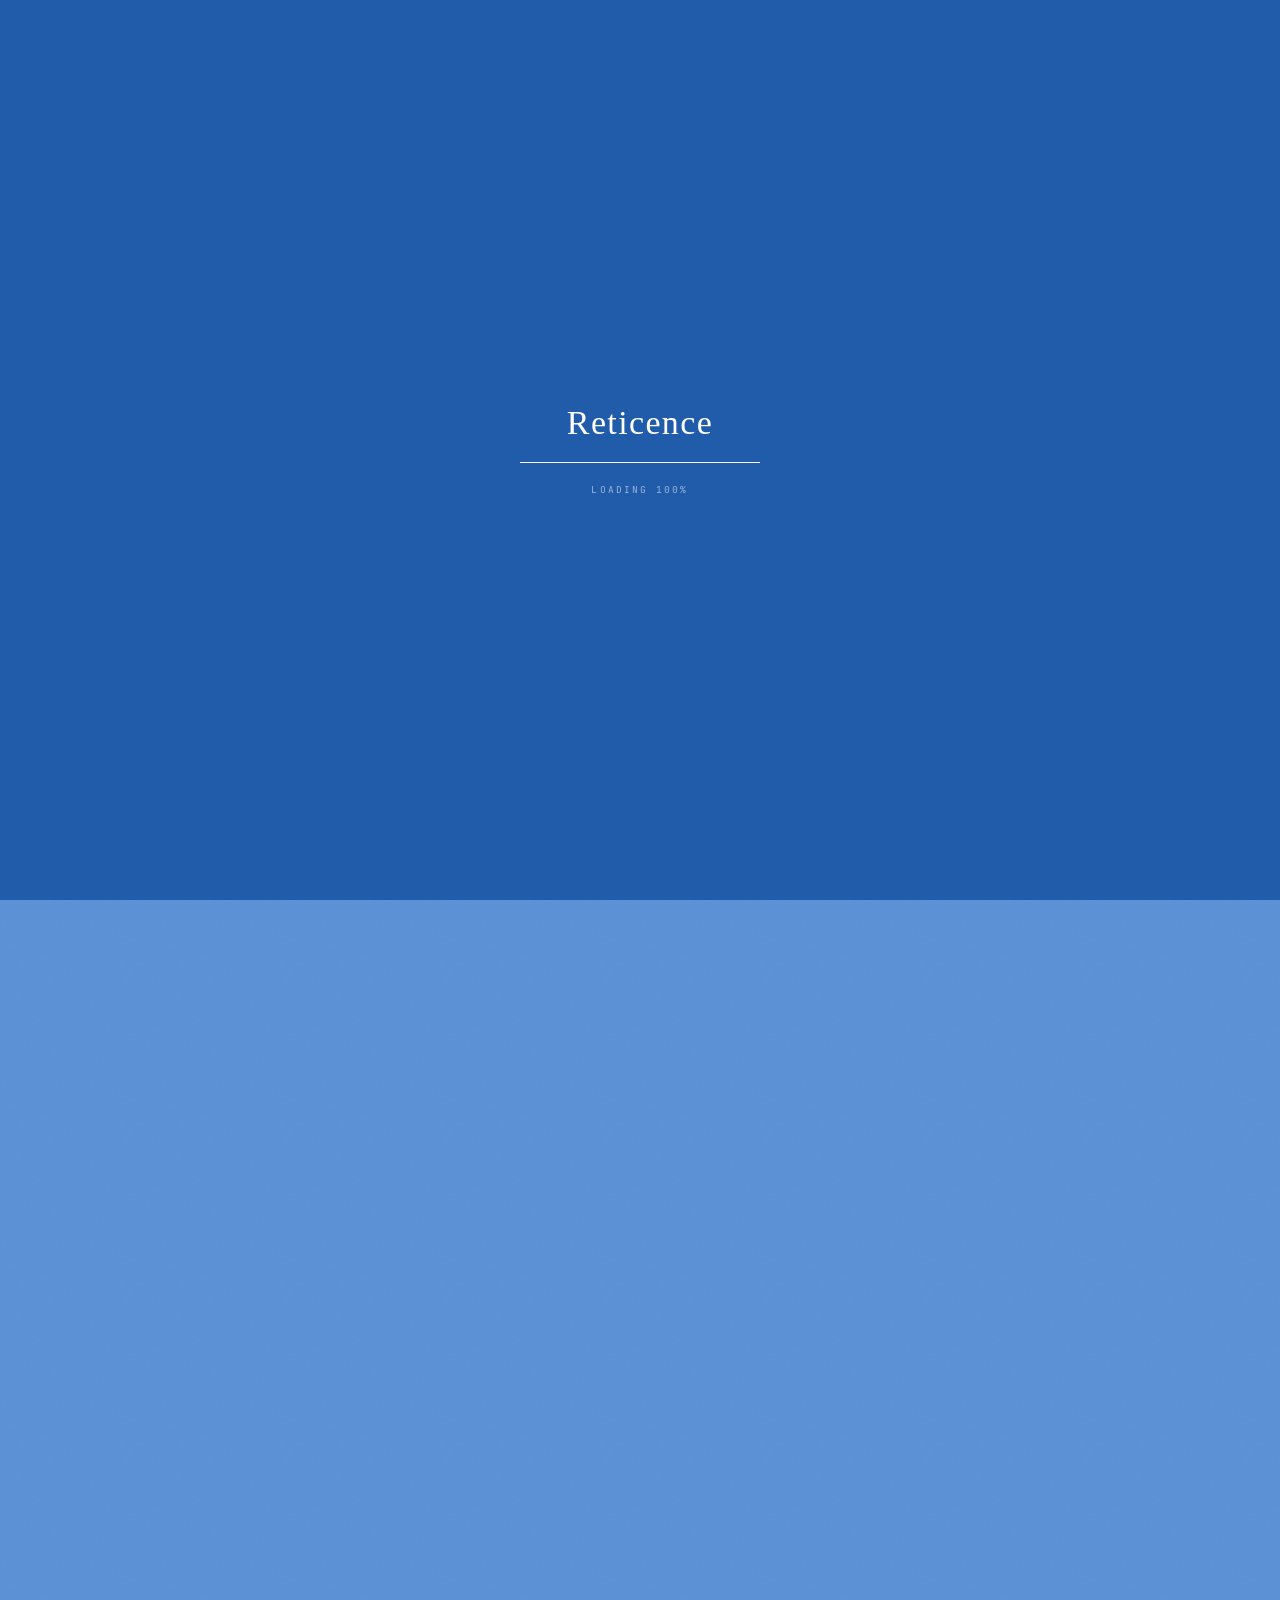
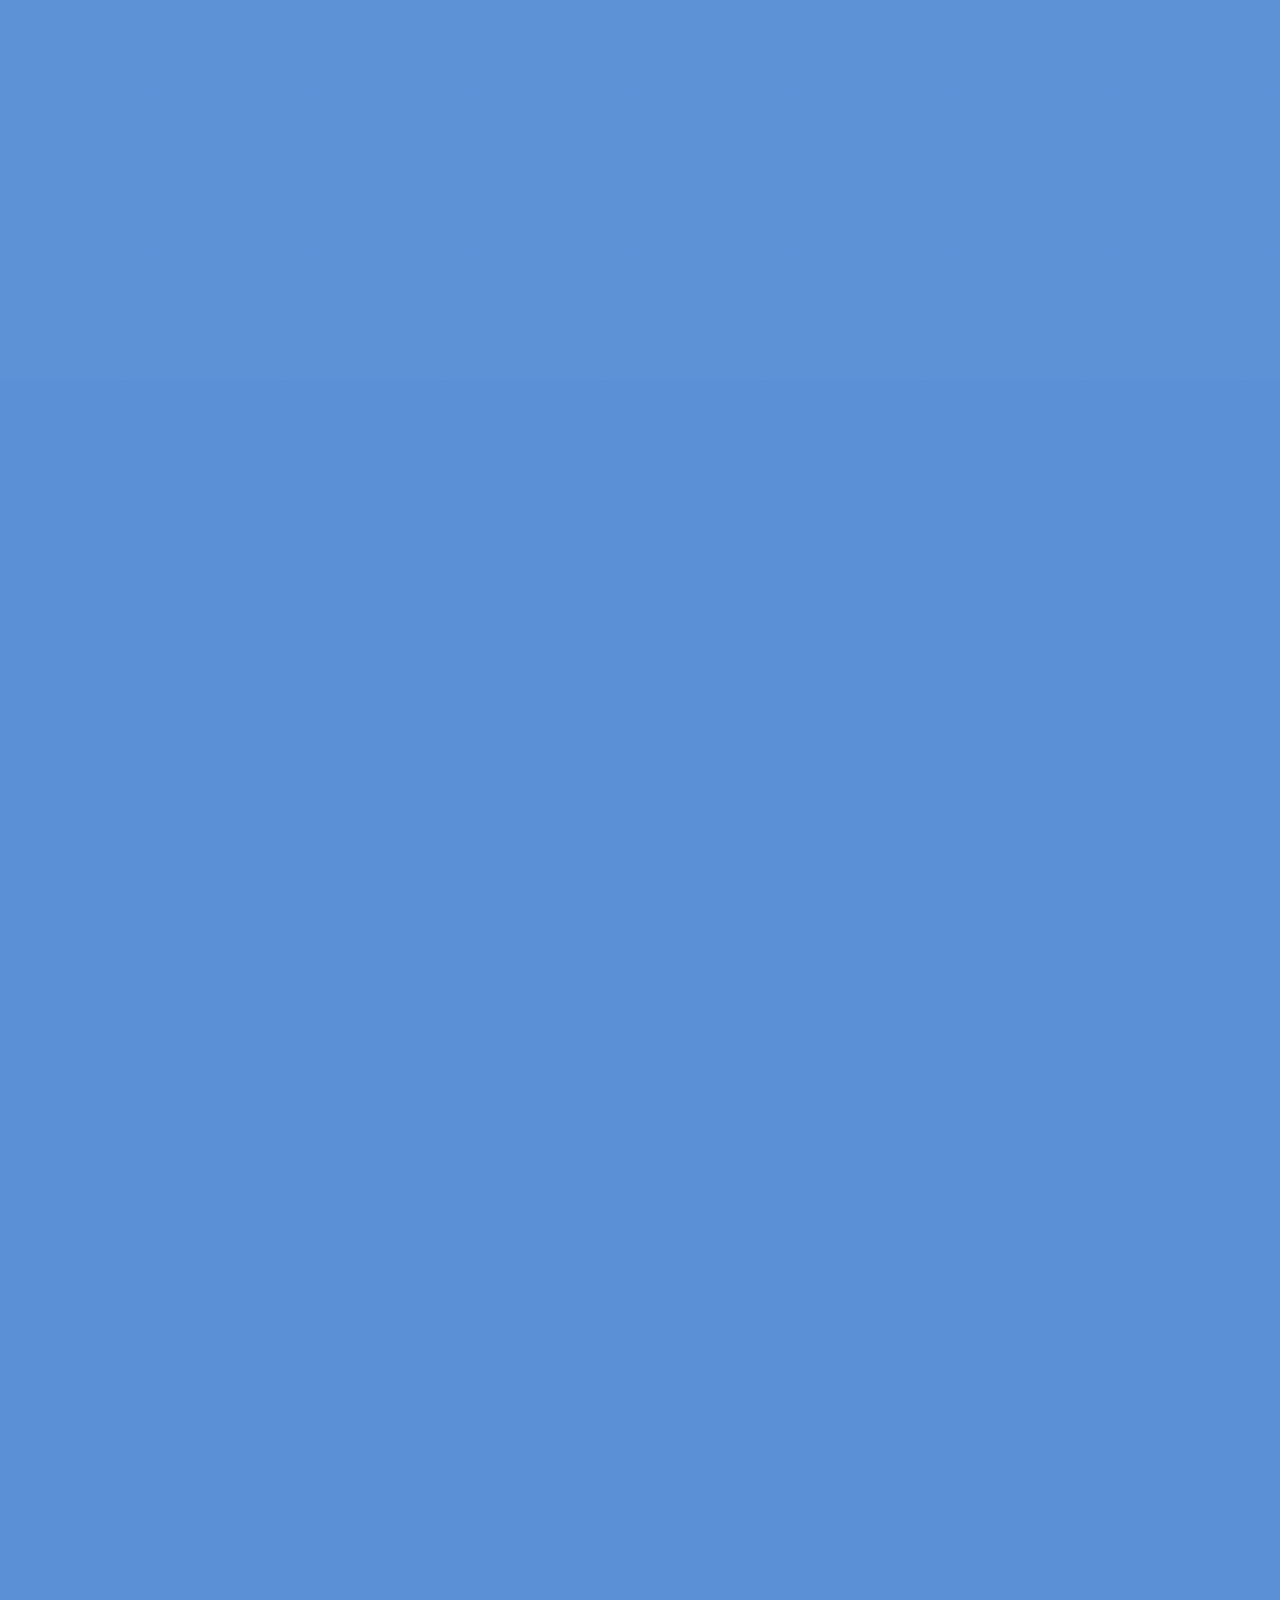
==== commit 5e650a49: "WIP: Arc chain migration (parked, not in use) Switches the stack from Robinhood Chain / ETH / rETH t" ====
--- a/index.html
+++ b/index.html
@@ -4,7 +4,7 @@
 <meta charset="UTF-8">
 <meta name="viewport" content="width=device-width, initial-scale=1.0, viewport-fit=cover">
 <title>Reticence — Own the future of your assets</title>
-<meta name="description" content="Reticence on Robinhood Chain. Own the future of your assets — mint rETH and put your ETH to work.">
+<meta name="description" content="Reticence on Arc. 1 USDC = 1 rUSDC, backed by real property and paid by real rent. Own the future of your assets.">
 <link rel="icon" type="image/png" href="logo.png">
 <link rel="apple-touch-icon" href="apple-touch-icon.png">
 
@@ -18,7 +18,7 @@
 /* ============================================================
    RETICENCE — scroll-film landing
    Background video scrubbed by scroll, four cross-fading panels,
-   then a pixel-dithered hole reveals the rETH details section.
+   then a pixel-dithered hole reveals the rUSDC details section.
    ============================================================ */
 :root{
   --ink:#ffffff;
@@ -257,7 +257,7 @@
 .s-bl{transform:translate(var(--x1,0px),var(--y2,0px))}
 .s-br{transform:translate(var(--x2,0px),var(--y2,0px))}
 
-/* ---------- section 5: rETH details ---------- */
+/* ---------- section 5: rUSDC details ---------- */
 .work-bg{position:absolute;top:0;left:0;width:100%;height:auto;display:block;transform-origin:50% 0;will-change:transform}
 .work-rule{position:absolute;top:0;bottom:0;left:62%;width:1px;background:var(--line)}
 .work-scroll{position:absolute;left:0;right:0;top:0;will-change:transform}
@@ -392,54 +392,54 @@
 <!-- z4: dithered hole -->
 <canvas id="hole" aria-hidden="true"></canvas>
 
-<!-- z5: section 5 — rETH details -->
-<section id="work" aria-label="rETH details">
+<!-- z5: section 5 — rUSDC details -->
+<section id="work" aria-label="rUSDC details">
   <img class="work-bg" id="workImg" alt="" decoding="async" src="https://images.higgs.ai/?default=1&amp;output=webp&amp;url=https%3A%2F%2Fd8j0ntlcm91z4.cloudfront.net%2Fuser_38xzZboKViGWJOttwIXH07lWA1P%2Fhf_20260911_080319_f920a7fa-2033-49f5-8106-535c7a58419d.png&amp;w=1920&amp;q=85">
-  <span class="mono kicker work-fade">rETH details</span>
+  <span class="mono kicker work-fade">rUSDC details</span>
   <i class="work-rule work-fade"></i>
   <div class="work-scroll" id="workScroll">
     <div class="work-ticks work-fade" id="workTicks"></div>
     <div class="work-col work-fade" id="workCol">
 
       <article class="work-item">
-        <span class="mono tag">Robinhood Chain</span>
-        <h3>Mint rETH 1:1 with ETH on Robinhood Chain.</h3>
-        <p>Deposit ETH to mint rETH. Its value accrues as the protocol adds yield, and you can withdraw to ETH at the current rate anytime.</p>
+        <span class="mono tag">1 USDC = 1 rUSDC</span>
+        <h3>Swap USDC for rUSDC, one to one, on Arc.</h3>
+        <p>You mint at the live rate, which starts at exactly 1 USDC = 1 rUSDC, and you can withdraw back to USDC at the current rate anytime. No lock-ups, no waiting.</p>
       </article>
 
       <article class="work-item">
         <span class="mono tag">Target yield</span>
         <h3>~8% APY · variable</h3>
-        <p>Yield is generated by the protocol's staking and lending and returned to the vault.</p>
+        <p>The yield is real rent. The properties behind rUSDC are leased, and the rent they collect is paid into the vault as USDC, so every rUSDC is worth a little more over time.</p>
       </article>
 
       <article class="work-item">
         <span class="mono tag">Backing</span>
-        <h3>100% ETH</h3>
-        <p>The rate reflects the ETH actually backing rETH — it is variable and not guaranteed.</p>
+        <h3>Real property. Real rent.</h3>
+        <p>Every rUSDC is redeemable for the USDC held in the vault. The yield on top comes from real properties: as rent is paid and property values rise, that gain is returned to the vault. The rate only ever reflects USDC that is actually there — it is variable and not guaranteed.</p>
       </article>
 
       <article class="work-item">
         <span class="mono tag">Operator</span>
         <h3>Add yield to the vault</h3>
-        <p>Send ETH earned by the protocol's staking and lending into the vault. This mints no rETH, so it raises the redemption value of every rETH holder. Anyone can top up; typically only the protocol does.</p>
+        <p>Rent and property gains are paid into the vault as USDC. This mints no rUSDC, so it raises the redemption value of every rUSDC holder. Anyone can top up; typically only the protocol does.</p>
       </article>
 
       <article class="work-item">
         <span class="mono tag">Contract</span>
         <h3>Own the future of your assets.</h3>
         <dl class="work-meta">
-          <div><dt>Network</dt><dd>Robinhood Chain</dd></div>
-          <div><dt>Chain ID</dt><dd>4663</dd></div>
-          <div><dt>Symbol</dt><dd>rETH</dd></div>
-          <div><dt>CA</dt><dd><code>0x7D2c73f3791268e45c957b75D6aBFde707FA6000</code></dd></div>
+          <div><dt>Network</dt><dd>Arc</dd></div>
+          <div><dt>Chain ID</dt><dd>5042</dd></div>
+          <div><dt>Symbol</dt><dd>rUSDC</dd></div>
+          <div><dt>CA</dt><dd>To Be Announced</dd></div>
         </dl>
         <div class="work-links">
-          <a href="https://robinhoodchain.blockscout.com/address/0x7D2c73f3791268e45c957b75D6aBFde707FA6000" target="_blank" rel="noopener">View on Blockscout</a>
+          <a href="https://explorer.arc.io" target="_blank" rel="noopener">View on Arc Explorer</a>
           <a href="https://x.com/TryReticence" target="_blank" rel="noopener">@TryReticence on X</a>
         </div>
         <a href="app.html" class="btn">Launch your orbit <span class="arw">&#8594;</span></a>
-        <p class="work-copy">© <span id="year"></span> Reticence Protocol · [ rETH ] · MAINNET</p>
+        <p class="work-copy">© <span id="year"></span> Reticence Protocol · [ rUSDC ] · MAINNET</p>
       </article>
 
     </div>
@@ -454,7 +454,7 @@
   <section class="panel hero" data-panel>
     <div class="inner">
       <h1>Own the future of your assets.</h1>
-      <p class="lede">Mint rETH and put your ETH to work.</p>
+      <p class="lede">1 USDC = 1 rUSDC. Backed by real property,<br>paid by real rent.</p>
       <div class="cta-row">
         <a href="app.html" class="btn">Launch your orbit <span class="arw">&#8594;</span></a>
         <div class="ca" aria-label="$RETICENCE contract address">
@@ -465,8 +465,8 @@
     </div>
     <div class="footnote">
       <svg class="spark" width="12" height="12" viewBox="0 0 12 12" aria-hidden="true"><path fill="#fff" d="M6 0C6.4 3.8 8.2 5.6 12 6 8.2 6.4 6.4 8.2 6 12 5.6 8.2 3.8 6.4 0 6 3.8 5.6 5.6 3.8 6 0Z"/></svg>
-      <span class="mono tag">Robinhood Chain</span>
-      <p>Deposit ETH to mint rETH. Its value accrues as the protocol adds yield, and you can withdraw to ETH at the current rate anytime.</p>
+      <span class="mono tag">1 USDC = 1 rUSDC</span>
+      <p>Swap USDC for rUSDC, one to one. Behind every rUSDC are real properties: the rent they collect and the value they gain are paid into the vault, so your rUSDC is worth more USDC over time, and you can withdraw at the current rate anytime.</p>
     </div>
   </section>
 
@@ -501,18 +501,18 @@
     <span class="mono kicker">Vault</span>
     <i class="vrule"></i>
     <div class="inner">
-      <h2>Mint rETH and<br>put your ETH to work.</h2>
+      <h2>Backed by real property.<br>Paid by real rent.</h2>
     </div>
     <div class="footnote footnote--short">
       <svg class="spark" width="12" height="12" viewBox="0 0 12 12" aria-hidden="true"><path fill="#fff" d="M6 0C6.4 3.8 8.2 5.6 12 6 8.2 6.4 6.4 8.2 6 12 5.6 8.2 3.8 6.4 0 6 3.8 5.6 5.6 3.8 6 0Z"/></svg>
-      <span class="mono tag">Mint rETH</span>
-      <p>Mint rETH 1:1 with ETH on Robinhood Chain.</p>
+      <span class="mono tag">Real yield</span>
+      <p>Every rUSDC starts at exactly 1 USDC. The properties behind it earn rent and rise in value, and that is the yield you earn.</p>
     </div>
   </section>
 
   <!-- 4 · the frame closes in -->
   <section class="panel" id="details" data-panel>
-    <span class="mono kicker">[ rETH ] · MAINNET</span>
+    <span class="mono kicker">[ rUSDC ] · MAINNET</span>
   </section>
 
   <!-- closing frame (sibling of the panels so it doesn't drift with panel 4) -->
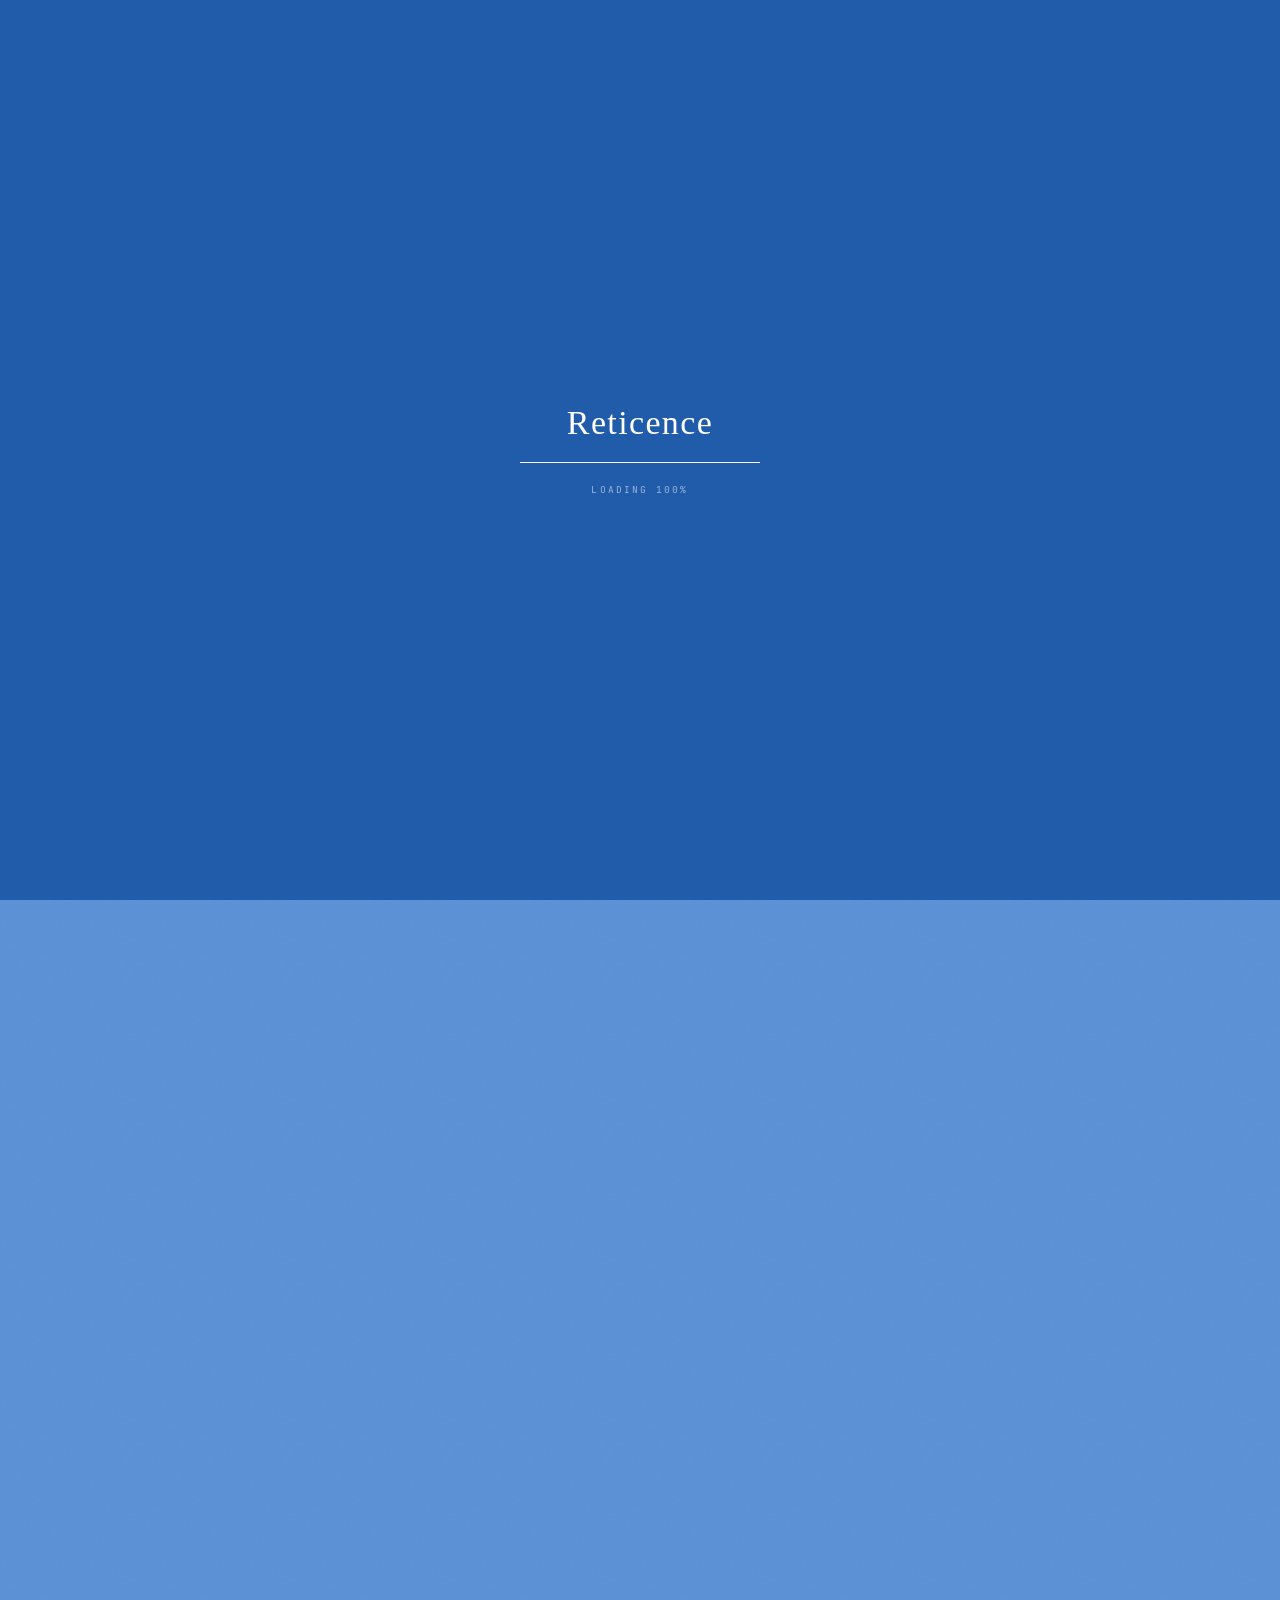
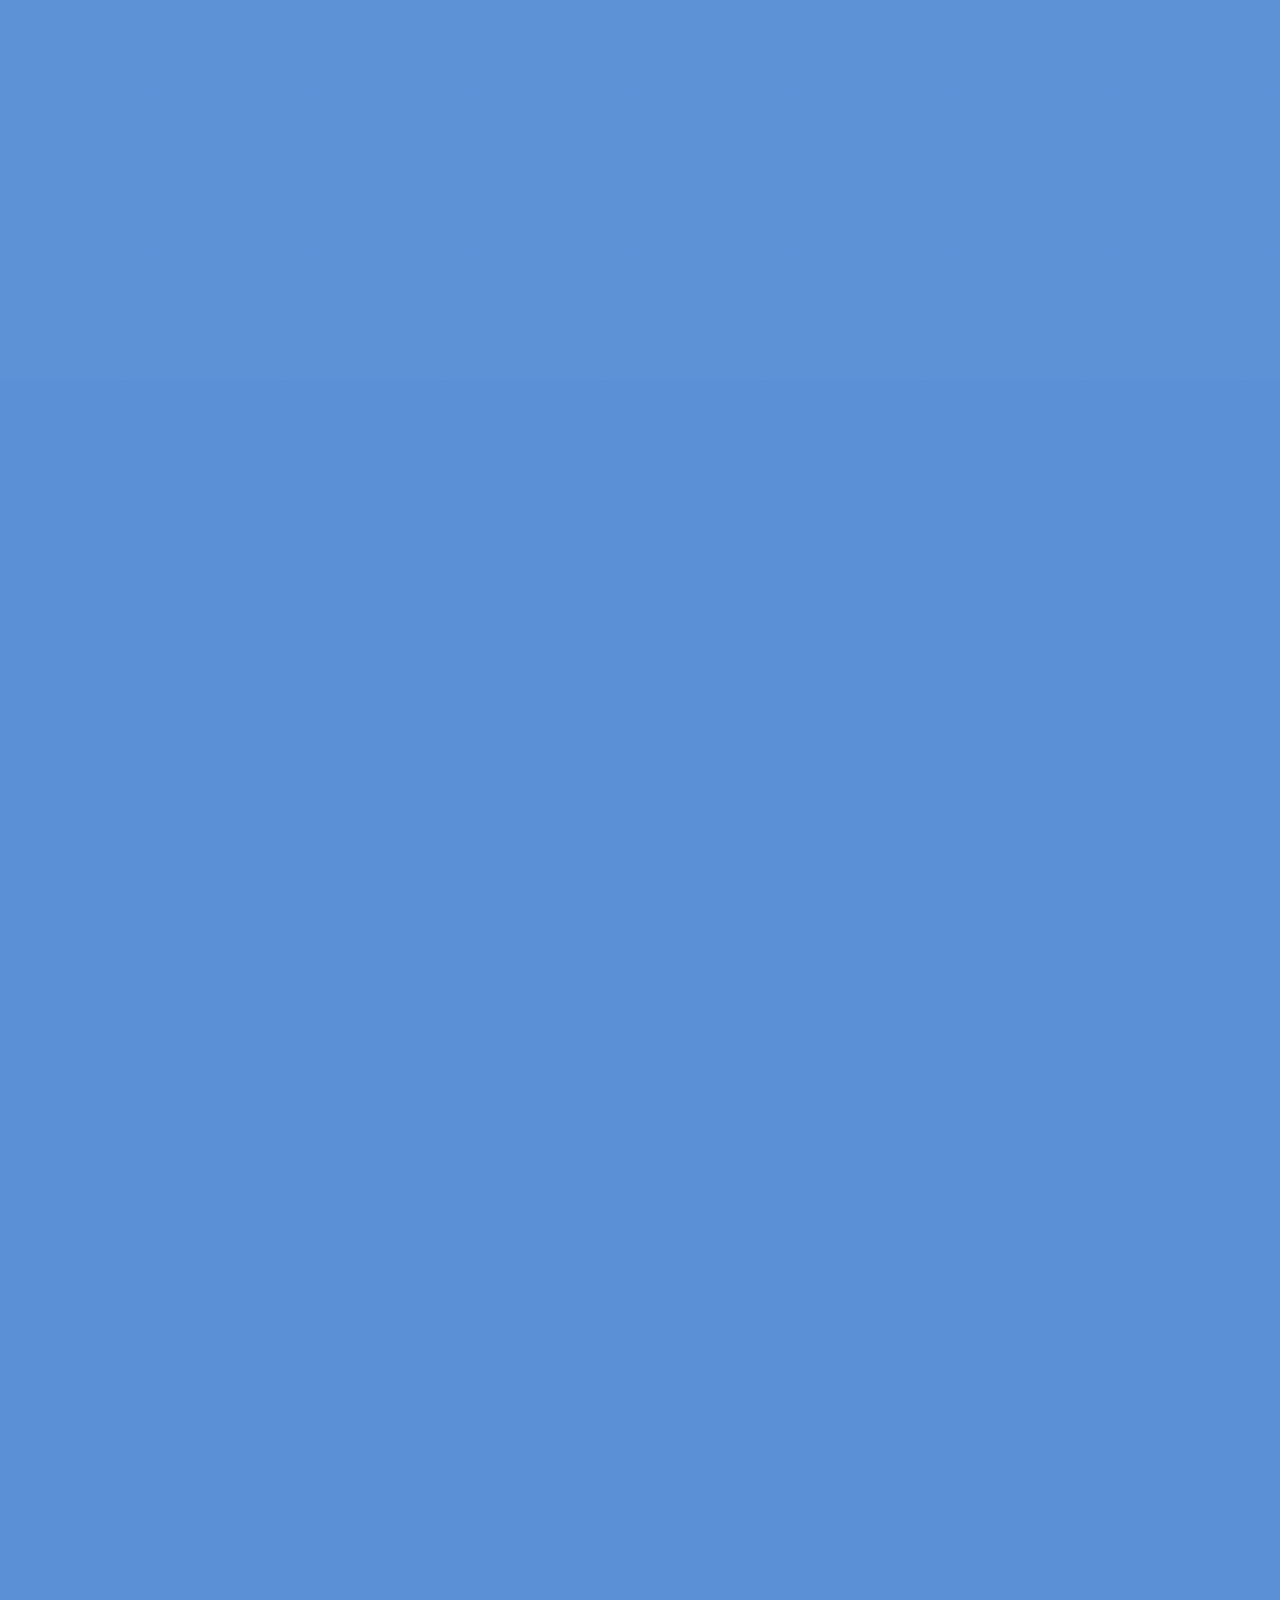
==== commit c524d9ce: "Lead with the 1:1 peg and real-property yield Rewrites the copy so the two trust points come through" ====
--- a/index.html
+++ b/index.html
@@ -4,7 +4,7 @@
 <meta charset="UTF-8">
 <meta name="viewport" content="width=device-width, initial-scale=1.0, viewport-fit=cover">
 <title>Reticence — Own the future of your assets</title>
-<meta name="description" content="Reticence on Arc. 1 USDC = 1 rUSDC, backed by real property and paid by real rent. Own the future of your assets.">
+<meta name="description" content="Reticence on Robinhood Chain. 1 ETH = 1 rETH, backed by real property and paid by real rent. Own the future of your assets.">
 <link rel="icon" type="image/png" href="logo.png">
 <link rel="apple-touch-icon" href="apple-touch-icon.png">
 
@@ -18,7 +18,7 @@
 /* ============================================================
    RETICENCE — scroll-film landing
    Background video scrubbed by scroll, four cross-fading panels,
-   then a pixel-dithered hole reveals the rUSDC details section.
+   then a pixel-dithered hole reveals the rETH details section.
    ============================================================ */
 :root{
   --ink:#ffffff;
@@ -257,7 +257,7 @@
 .s-bl{transform:translate(var(--x1,0px),var(--y2,0px))}
 .s-br{transform:translate(var(--x2,0px),var(--y2,0px))}
 
-/* ---------- section 5: rUSDC details ---------- */
+/* ---------- section 5: rETH details ---------- */
 .work-bg{position:absolute;top:0;left:0;width:100%;height:auto;display:block;transform-origin:50% 0;will-change:transform}
 .work-rule{position:absolute;top:0;bottom:0;left:62%;width:1px;background:var(--line)}
 .work-scroll{position:absolute;left:0;right:0;top:0;will-change:transform}
@@ -392,54 +392,54 @@
 <!-- z4: dithered hole -->
 <canvas id="hole" aria-hidden="true"></canvas>
 
-<!-- z5: section 5 — rUSDC details -->
-<section id="work" aria-label="rUSDC details">
+<!-- z5: section 5 — rETH details -->
+<section id="work" aria-label="rETH details">
   <img class="work-bg" id="workImg" alt="" decoding="async" src="https://images.higgs.ai/?default=1&amp;output=webp&amp;url=https%3A%2F%2Fd8j0ntlcm91z4.cloudfront.net%2Fuser_38xzZboKViGWJOttwIXH07lWA1P%2Fhf_20260911_080319_f920a7fa-2033-49f5-8106-535c7a58419d.png&amp;w=1920&amp;q=85">
-  <span class="mono kicker work-fade">rUSDC details</span>
+  <span class="mono kicker work-fade">rETH details</span>
   <i class="work-rule work-fade"></i>
   <div class="work-scroll" id="workScroll">
     <div class="work-ticks work-fade" id="workTicks"></div>
     <div class="work-col work-fade" id="workCol">
 
       <article class="work-item">
-        <span class="mono tag">1 USDC = 1 rUSDC</span>
-        <h3>Swap USDC for rUSDC, one to one, on Arc.</h3>
-        <p>You mint at the live rate, which starts at exactly 1 USDC = 1 rUSDC, and you can withdraw back to USDC at the current rate anytime. No lock-ups, no waiting.</p>
+        <span class="mono tag">1 ETH = 1 rETH</span>
+        <h3>Swap ETH for rETH, one to one, on Robinhood Chain.</h3>
+        <p>You mint at the live rate, which starts at exactly 1 ETH = 1 rETH, and you can withdraw back to ETH at the current rate anytime. No lock-ups, no waiting.</p>
       </article>
 
       <article class="work-item">
         <span class="mono tag">Target yield</span>
         <h3>~8% APY · variable</h3>
-        <p>The yield is real rent. The properties behind rUSDC are leased, and the rent they collect is paid into the vault as USDC, so every rUSDC is worth a little more over time.</p>
+        <p>The yield is real rent. The properties behind rETH are leased, and the rent they collect is paid into the vault, so every rETH is worth a little more over time.</p>
       </article>
 
       <article class="work-item">
         <span class="mono tag">Backing</span>
         <h3>Real property. Real rent.</h3>
-        <p>Every rUSDC is redeemable for the USDC held in the vault. The yield on top comes from real properties: as rent is paid and property values rise, that gain is returned to the vault. The rate only ever reflects USDC that is actually there — it is variable and not guaranteed.</p>
+        <p>Every rETH is redeemable for the ETH held in the vault. The yield on top comes from real properties: as rent is paid and property values rise, that gain is returned to the vault. The rate only ever reflects ETH that is actually there — it is variable and not guaranteed.</p>
       </article>
 
       <article class="work-item">
         <span class="mono tag">Operator</span>
         <h3>Add yield to the vault</h3>
-        <p>Rent and property gains are paid into the vault as USDC. This mints no rUSDC, so it raises the redemption value of every rUSDC holder. Anyone can top up; typically only the protocol does.</p>
+        <p>Rent and property gains are paid into the vault as ETH. This mints no rETH, so it raises the redemption value of every rETH holder. Anyone can top up; typically only the protocol does.</p>
       </article>
 
       <article class="work-item">
         <span class="mono tag">Contract</span>
         <h3>Own the future of your assets.</h3>
         <dl class="work-meta">
-          <div><dt>Network</dt><dd>Arc</dd></div>
-          <div><dt>Chain ID</dt><dd>5042</dd></div>
-          <div><dt>Symbol</dt><dd>rUSDC</dd></div>
-          <div><dt>CA</dt><dd>To Be Announced</dd></div>
+          <div><dt>Network</dt><dd>Robinhood Chain</dd></div>
+          <div><dt>Chain ID</dt><dd>4663</dd></div>
+          <div><dt>Symbol</dt><dd>rETH</dd></div>
+          <div><dt>CA</dt><dd><code>0x7D2c73f3791268e45c957b75D6aBFde707FA6000</code></dd></div>
         </dl>
         <div class="work-links">
-          <a href="https://explorer.arc.io" target="_blank" rel="noopener">View on Arc Explorer</a>
+          <a href="https://robinhoodchain.blockscout.com/address/0x7D2c73f3791268e45c957b75D6aBFde707FA6000" target="_blank" rel="noopener">View on Blockscout</a>
           <a href="https://x.com/TryReticence" target="_blank" rel="noopener">@TryReticence on X</a>
         </div>
         <a href="app.html" class="btn">Launch your orbit <span class="arw">&#8594;</span></a>
-        <p class="work-copy">© <span id="year"></span> Reticence Protocol · [ rUSDC ] · MAINNET</p>
+        <p class="work-copy">© <span id="year"></span> Reticence Protocol · [ rETH ] · MAINNET</p>
       </article>
 
     </div>
@@ -454,7 +454,7 @@
   <section class="panel hero" data-panel>
     <div class="inner">
       <h1>Own the future of your assets.</h1>
-      <p class="lede">1 USDC = 1 rUSDC. Backed by real property,<br>paid by real rent.</p>
+      <p class="lede">1 ETH = 1 rETH. Backed by real property,<br>paid by real rent.</p>
       <div class="cta-row">
         <a href="app.html" class="btn">Launch your orbit <span class="arw">&#8594;</span></a>
         <div class="ca" aria-label="$RETICENCE contract address">
@@ -465,8 +465,8 @@
     </div>
     <div class="footnote">
       <svg class="spark" width="12" height="12" viewBox="0 0 12 12" aria-hidden="true"><path fill="#fff" d="M6 0C6.4 3.8 8.2 5.6 12 6 8.2 6.4 6.4 8.2 6 12 5.6 8.2 3.8 6.4 0 6 3.8 5.6 5.6 3.8 6 0Z"/></svg>
-      <span class="mono tag">1 USDC = 1 rUSDC</span>
-      <p>Swap USDC for rUSDC, one to one. Behind every rUSDC are real properties: the rent they collect and the value they gain are paid into the vault, so your rUSDC is worth more USDC over time, and you can withdraw at the current rate anytime.</p>
+      <span class="mono tag">1 ETH = 1 rETH</span>
+      <p>Swap ETH for rETH, one to one. Behind every rETH are real properties: the rent they collect and the value they gain are paid into the vault, so your rETH is worth more ETH over time, and you can withdraw at the current rate anytime.</p>
     </div>
   </section>
 
@@ -506,13 +506,13 @@
     <div class="footnote footnote--short">
       <svg class="spark" width="12" height="12" viewBox="0 0 12 12" aria-hidden="true"><path fill="#fff" d="M6 0C6.4 3.8 8.2 5.6 12 6 8.2 6.4 6.4 8.2 6 12 5.6 8.2 3.8 6.4 0 6 3.8 5.6 5.6 3.8 6 0Z"/></svg>
       <span class="mono tag">Real yield</span>
-      <p>Every rUSDC starts at exactly 1 USDC. The properties behind it earn rent and rise in value, and that is the yield you earn.</p>
+      <p>Every rETH starts at exactly 1 ETH. The properties behind it earn rent and rise in value, and that is the yield you earn.</p>
     </div>
   </section>
 
   <!-- 4 · the frame closes in -->
   <section class="panel" id="details" data-panel>
-    <span class="mono kicker">[ rUSDC ] · MAINNET</span>
+    <span class="mono kicker">[ rETH ] · MAINNET</span>
   </section>
 
   <!-- closing frame (sibling of the panels so it doesn't drift with panel 4) -->
